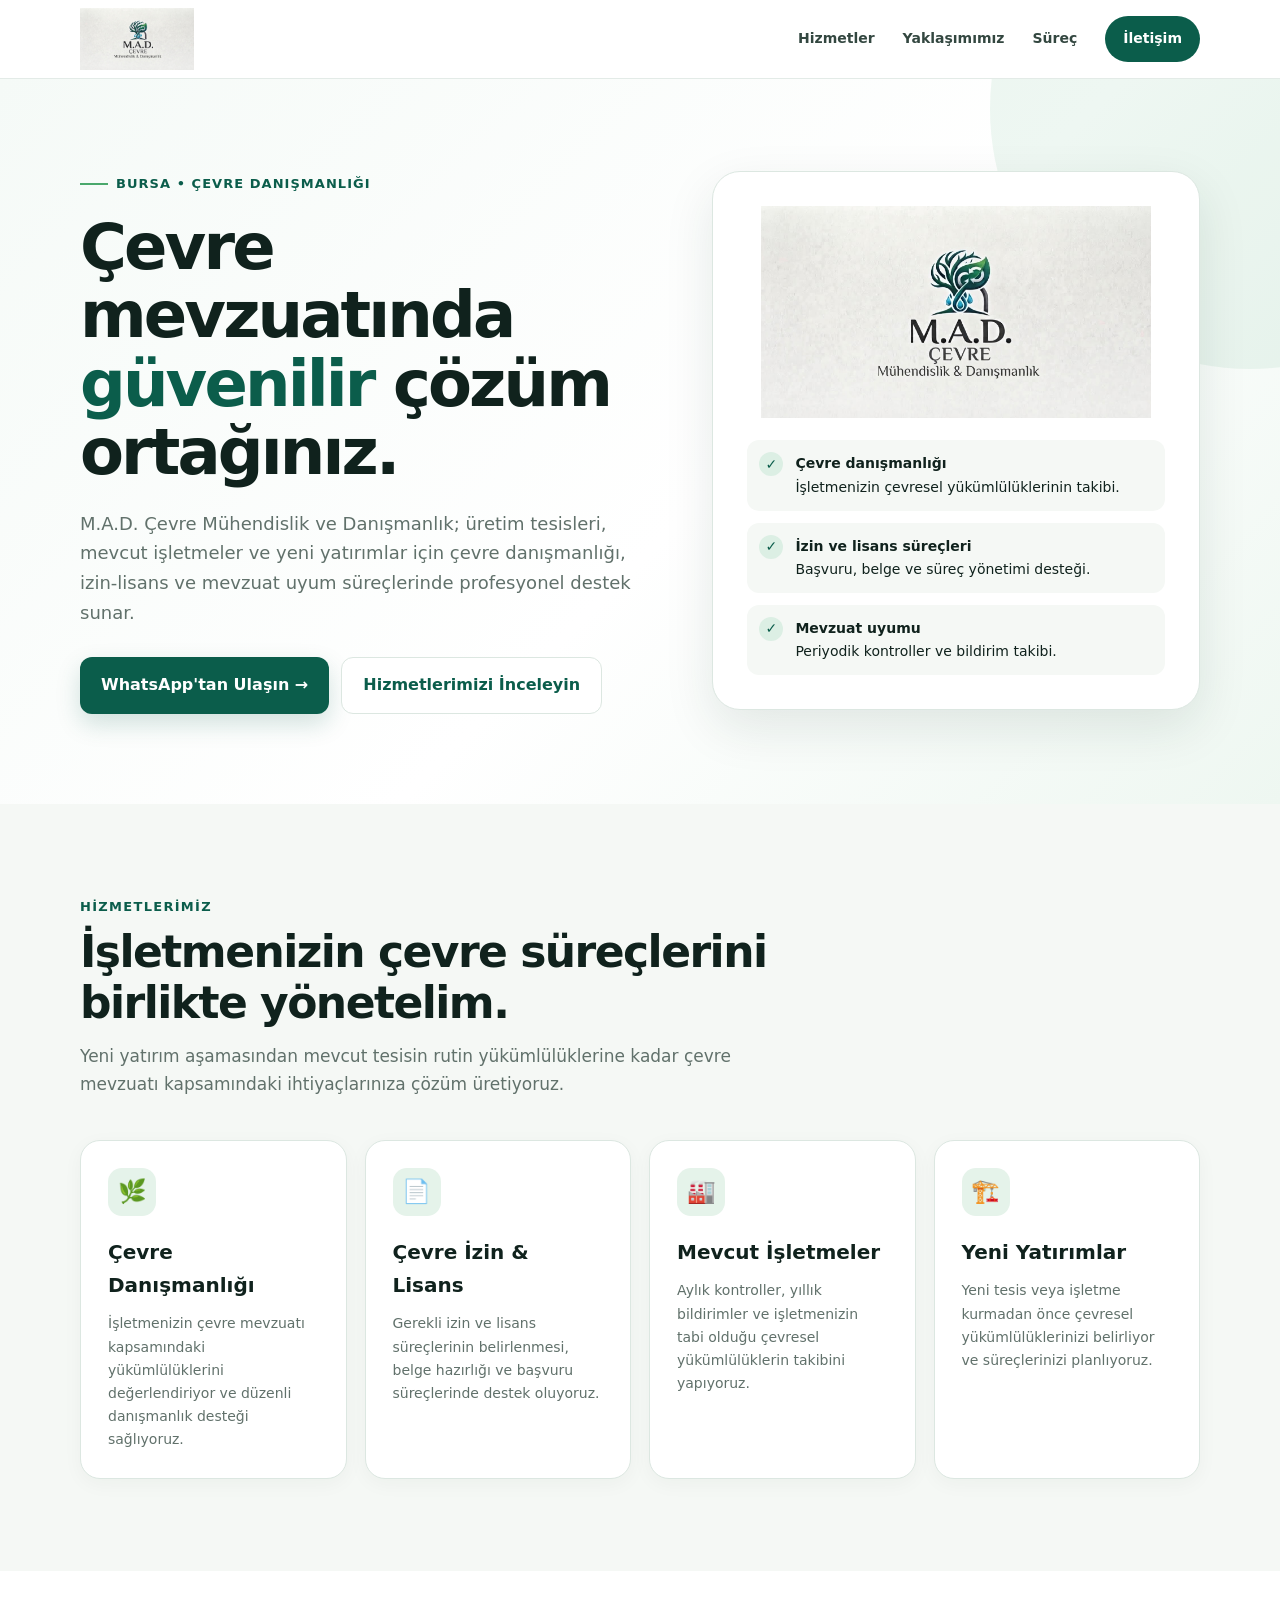
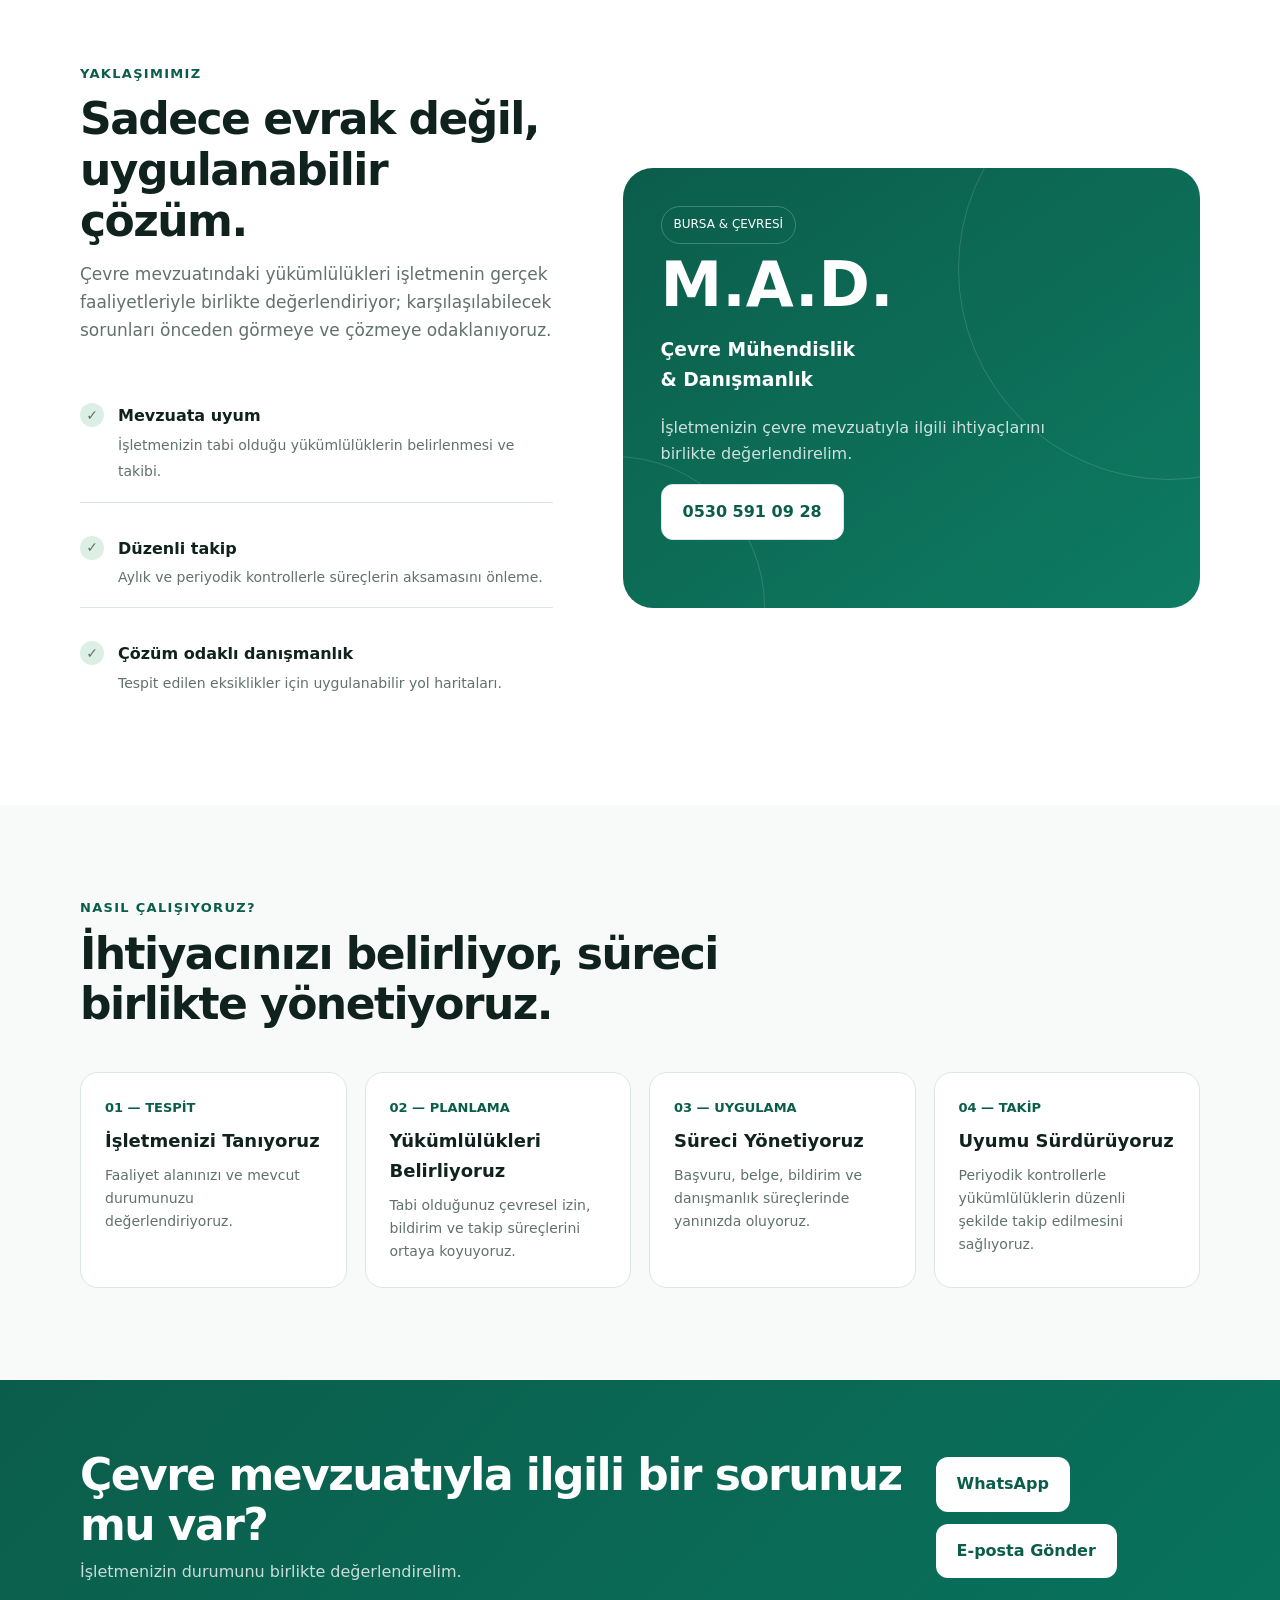
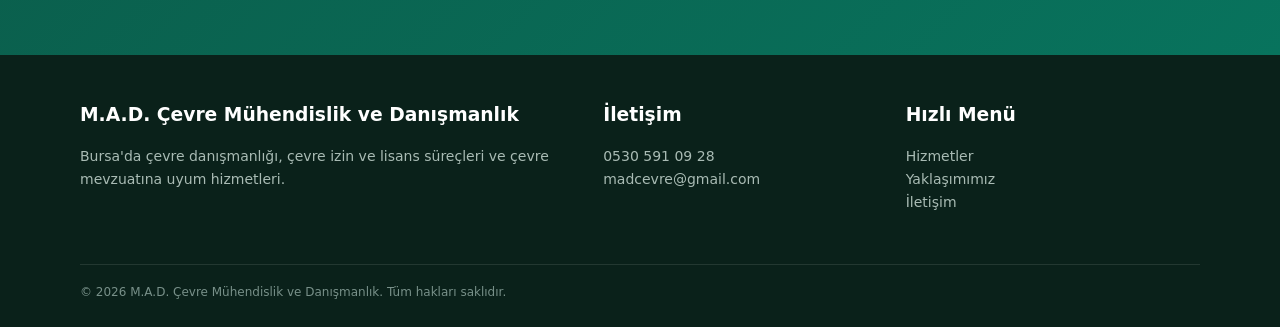
==== index.html @ bdd51f1d "Add files via upload" ====
<!doctype html>
<html lang="tr">
<head>
  <meta charset="utf-8">
  <meta name="viewport" content="width=device-width, initial-scale=1">
  <meta name="description" content="M.A.D. Çevre Mühendislik ve Danışmanlık — Bursa'da çevre danışmanlığı, çevre izin ve lisans işlemleri, mevzuat ve bildirim takibi.">
  <meta name="theme-color" content="#0b5d4b">
  <title>M.A.D. Çevre Mühendislik ve Danışmanlık | Bursa</title>
  <style>
    :root{
      --green:#0b5d4b; --green2:#087f67; --leaf:#4aa86c;
      --ink:#10221d; --muted:#61716b; --cream:#f5f8f5; --line:#dce7e1;
      --white:#fff; --shadow:0 18px 50px rgba(15,48,38,.10);
    }
    *{box-sizing:border-box}
    html{scroll-behavior:smooth}
    body{margin:0;font-family:Inter,ui-sans-serif,system-ui,-apple-system,BlinkMacSystemFont,"Segoe UI",sans-serif;color:var(--ink);background:#fff;line-height:1.65}
    a{text-decoration:none;color:inherit}
    .container{width:min(1120px,92%);margin:auto}
    header{position:sticky;top:0;z-index:20;background:rgba(255,255,255,.93);backdrop-filter:blur(12px);border-bottom:1px solid rgba(220,231,225,.8)}
    .nav{height:78px;display:flex;align-items:center;justify-content:space-between;gap:28px}
    .brand img{height:62px;width:auto;display:block}
    nav{display:flex;gap:28px;align-items:center;font-size:14px;font-weight:700}
    nav a{color:#334740}
    nav a:hover{color:var(--green)}
    .nav-cta{padding:11px 18px;border-radius:999px;background:var(--green);color:#fff!important}
    .hero{position:relative;overflow:hidden;background:linear-gradient(135deg,#f5faf7 0%,#fff 56%,#eef7f1 100%);padding:88px 0 90px}
    .hero:before{content:"";position:absolute;width:520px;height:520px;border-radius:50%;right:-230px;top:-230px;background:rgba(74,168,108,.09)}
    .hero-grid{display:grid;grid-template-columns:1.08fr .92fr;align-items:center;gap:60px;position:relative}
    .eyebrow{display:inline-flex;align-items:center;gap:8px;color:var(--green);font-weight:800;font-size:13px;letter-spacing:.08em;text-transform:uppercase}
    .eyebrow:before{content:"";width:28px;height:2px;background:var(--leaf)}
    h1{font-size:clamp(40px,5vw,64px);line-height:1.07;letter-spacing:-.045em;margin:18px 0 22px}
    h1 span{color:var(--green)}
    .hero p{font-size:18px;color:var(--muted);max-width:650px;margin:0 0 30px}
    .actions{display:flex;flex-wrap:wrap;gap:12px}
    .btn{display:inline-flex;align-items:center;justify-content:center;gap:9px;padding:14px 21px;border-radius:12px;font-weight:800}
    .btn-primary{background:var(--green);color:#fff;box-shadow:0 10px 24px rgba(11,93,75,.18)}
    .btn-secondary{border:1px solid var(--line);background:#fff;color:var(--green)}
    .hero-card{background:#fff;border:1px solid var(--line);border-radius:28px;padding:34px;box-shadow:var(--shadow)}
    .hero-logo{width:100%;max-width:390px;display:block;margin:0 auto 18px}
    .mini-points{display:grid;gap:12px;margin-top:22px}
    .mini{display:flex;gap:12px;align-items:flex-start;padding:12px;border-radius:12px;background:var(--cream);font-size:14px}
    .check{width:24px;height:24px;border-radius:50%;display:grid;place-items:center;background:#dcefe4;color:var(--green);font-weight:900;flex:0 0 auto}
    section{padding:92px 0}
    .section-head{max-width:700px;margin-bottom:42px}
    .section-head .kicker{color:var(--green);font-size:13px;font-weight:900;text-transform:uppercase;letter-spacing:.1em}
    h2{font-size:clamp(30px,4vw,44px);line-height:1.15;letter-spacing:-.035em;margin:10px 0 14px}
    .section-head p{color:var(--muted);font-size:17px;margin:0}
    .services{background:var(--cream)}
    .cards{display:grid;grid-template-columns:repeat(4,1fr);gap:18px}
    .card{background:#fff;border:1px solid var(--line);border-radius:20px;padding:27px;transition:.2s ease;box-shadow:0 5px 20px rgba(15,48,38,.04)}
    .card:hover{transform:translateY(-4px);box-shadow:var(--shadow)}
    .icon{width:48px;height:48px;border-radius:14px;background:#e5f3ea;color:var(--green);display:grid;place-items:center;font-size:23px;margin-bottom:20px}
    .card h3{margin:0 0 10px;font-size:20px}
    .card p{margin:0;color:var(--muted);font-size:14px}
    .split{display:grid;grid-template-columns:.9fr 1.1fr;gap:70px;align-items:center}
    .checklist{display:grid;gap:16px}
    .list-item{display:flex;gap:14px;padding:17px 0;border-bottom:1px solid var(--line)}
    .list-item:last-child{border-bottom:0}
    .list-item strong{display:block;margin-bottom:2px}
    .list-item span{color:var(--muted);font-size:14px}
    .visual{border-radius:30px;min-height:440px;background:linear-gradient(145deg,#0b5d4b,#0e7b62);position:relative;overflow:hidden;padding:38px;color:#fff}
    .visual:before,.visual:after{content:"";position:absolute;border:1px solid rgba(255,255,255,.14);border-radius:50%}
    .visual:before{width:420px;height:420px;right:-180px;top:-110px}
    .visual:after{width:300px;height:300px;left:-160px;bottom:-150px}
    .visual-content{position:relative;z-index:1}
    .visual .big{font-size:62px;font-weight:900;line-height:1;margin:10px 0}
    .visual p{color:rgba(255,255,255,.8);max-width:420px}
    .pill{display:inline-block;padding:8px 12px;border:1px solid rgba(255,255,255,.22);border-radius:999px;font-size:12px}
    .process{background:#f7faf8}
    .steps{display:grid;grid-template-columns:repeat(4,1fr);gap:18px}
    .step{background:#fff;border:1px solid var(--line);border-radius:18px;padding:24px}
    .num{font-size:13px;color:var(--green);font-weight:900}
    .step h3{font-size:18px;margin:8px 0}
    .step p{font-size:14px;color:var(--muted);margin:0}
    .cta{padding:70px 0;background:linear-gradient(135deg,#0b5d4b,#08735d);color:#fff}
    .cta-inner{display:flex;justify-content:space-between;align-items:center;gap:30px}
    .cta h2{margin:0 0 8px}
    .cta p{margin:0;color:rgba(255,255,255,.78)}
    .cta .btn-secondary{background:#fff;border:0}
    footer{background:#0a211a;color:#d9e7e0;padding:45px 0 25px}
    .footer-grid{display:grid;grid-template-columns:1.3fr .7fr .8fr;gap:45px}
    footer h3{color:#fff;margin:0 0 12px}
    footer p,footer a{color:#a9bbb4;font-size:14px}
    .footer-bottom{margin-top:35px;padding-top:18px;border-top:1px solid rgba(255,255,255,.1);font-size:12px;color:#789089}
    .mobile-menu{display:none}
    @media(max-width:900px){
      nav{display:none}.mobile-menu{display:block}
      .hero-grid,.split{grid-template-columns:1fr}
      .cards{grid-template-columns:repeat(2,1fr)}
      .steps{grid-template-columns:repeat(2,1fr)}
      .hero{padding:65px 0}
    }
    @media(max-width:600px){
      .nav{height:70px}.brand img{height:54px}
      .cards,.steps{grid-template-columns:1fr}
      section{padding:65px 0}
      .hero-card{padding:22px}
      .cta-inner,.footer-grid{display:grid;grid-template-columns:1fr}
      h1{font-size:42px}
    }
  </style>
</head>
<body>
<header>
  <div class="container nav">
    <a class="brand" href="#"><img src="assets/logo.png" alt="M.A.D. Çevre Mühendislik ve Danışmanlık"></a>
    <nav>
      <a href="#hizmetler">Hizmetler</a>
      <a href="#yaklasim">Yaklaşımımız</a>
      <a href="#surec">Süreç</a>
      <a href="#iletisim" class="nav-cta">İletişim</a>
    </nav>
    <a class="mobile-menu nav-cta" href="#iletisim">İletişim</a>
  </div>
</header>

<main>
  <section class="hero">
    <div class="container hero-grid">
      <div>
        <div class="eyebrow">Bursa • Çevre Danışmanlığı</div>
        <h1>Çevre mevzuatında <span>güvenilir</span> çözüm ortağınız.</h1>
        <p>M.A.D. Çevre Mühendislik ve Danışmanlık; üretim tesisleri, mevcut işletmeler ve yeni yatırımlar için çevre danışmanlığı, izin-lisans ve mevzuat uyum süreçlerinde profesyonel destek sunar.</p>
        <div class="actions">
          <a class="btn btn-primary" href="https://wa.me/905305910928" target="_blank" rel="noopener">WhatsApp'tan Ulaşın →</a>
          <a class="btn btn-secondary" href="#hizmetler">Hizmetlerimizi İnceleyin</a>
        </div>
      </div>
      <div class="hero-card">
        <img class="hero-logo" src="assets/logo.png" alt="M.A.D. Çevre logosu">
        <div class="mini-points">
          <div class="mini"><span class="check">✓</span><div><strong>Çevre danışmanlığı</strong><br>İşletmenizin çevresel yükümlülüklerinin takibi.</div></div>
          <div class="mini"><span class="check">✓</span><div><strong>İzin ve lisans süreçleri</strong><br>Başvuru, belge ve süreç yönetimi desteği.</div></div>
          <div class="mini"><span class="check">✓</span><div><strong>Mevzuat uyumu</strong><br>Periyodik kontroller ve bildirim takibi.</div></div>
        </div>
      </div>
    </div>
  </section>

  <section id="hizmetler" class="services">
    <div class="container">
      <div class="section-head">
        <div class="kicker">Hizmetlerimiz</div>
        <h2>İşletmenizin çevre süreçlerini birlikte yönetelim.</h2>
        <p>Yeni yatırım aşamasından mevcut tesisin rutin yükümlülüklerine kadar çevre mevzuatı kapsamındaki ihtiyaçlarınıza çözüm üretiyoruz.</p>
      </div>
      <div class="cards">
        <article class="card"><div class="icon">🌿</div><h3>Çevre Danışmanlığı</h3><p>İşletmenizin çevre mevzuatı kapsamındaki yükümlülüklerini değerlendiriyor ve düzenli danışmanlık desteği sağlıyoruz.</p></article>
        <article class="card"><div class="icon">📄</div><h3>Çevre İzin & Lisans</h3><p>Gerekli izin ve lisans süreçlerinin belirlenmesi, belge hazırlığı ve başvuru süreçlerinde destek oluyoruz.</p></article>
        <article class="card"><div class="icon">🏭</div><h3>Mevcut İşletmeler</h3><p>Aylık kontroller, yıllık bildirimler ve işletmenizin tabi olduğu çevresel yükümlülüklerin takibini yapıyoruz.</p></article>
        <article class="card"><div class="icon">🏗️</div><h3>Yeni Yatırımlar</h3><p>Yeni tesis veya işletme kurmadan önce çevresel yükümlülüklerinizi belirliyor ve süreçlerinizi planlıyoruz.</p></article>
      </div>
    </div>
  </section>

  <section id="yaklasim">
    <div class="container split">
      <div>
        <div class="section-head">
          <div class="kicker">Yaklaşımımız</div>
          <h2>Sadece evrak değil, uygulanabilir çözüm.</h2>
          <p>Çevre mevzuatındaki yükümlülükleri işletmenin gerçek faaliyetleriyle birlikte değerlendiriyor; karşılaşılabilecek sorunları önceden görmeye ve çözmeye odaklanıyoruz.</p>
        </div>
        <div class="checklist">
          <div class="list-item"><span class="check">✓</span><div><strong>Mevzuata uyum</strong><span>İşletmenizin tabi olduğu yükümlülüklerin belirlenmesi ve takibi.</span></div></div>
          <div class="list-item"><span class="check">✓</span><div><strong>Düzenli takip</strong><span>Aylık ve periyodik kontrollerle süreçlerin aksamasını önleme.</span></div></div>
          <div class="list-item"><span class="check">✓</span><div><strong>Çözüm odaklı danışmanlık</strong><span>Tespit edilen eksiklikler için uygulanabilir yol haritaları.</span></div></div>
        </div>
      </div>
      <div class="visual">
        <div class="visual-content">
          <span class="pill">BURSA & ÇEVRESİ</span>
          <div class="big">M.A.D.</div>
          <h3>Çevre Mühendislik<br>& Danışmanlık</h3>
          <p>İşletmenizin çevre mevzuatıyla ilgili ihtiyaçlarını birlikte değerlendirelim.</p>
          <a class="btn btn-secondary" href="tel:+905305910928">0530 591 09 28</a>
        </div>
      </div>
    </div>
  </section>

  <section id="surec" class="process">
    <div class="container">
      <div class="section-head">
        <div class="kicker">Nasıl Çalışıyoruz?</div>
        <h2>İhtiyacınızı belirliyor, süreci birlikte yönetiyoruz.</h2>
      </div>
      <div class="steps">
        <div class="step"><div class="num">01 — TESPİT</div><h3>İşletmenizi Tanıyoruz</h3><p>Faaliyet alanınızı ve mevcut durumunuzu değerlendiriyoruz.</p></div>
        <div class="step"><div class="num">02 — PLANLAMA</div><h3>Yükümlülükleri Belirliyoruz</h3><p>Tabi olduğunuz çevresel izin, bildirim ve takip süreçlerini ortaya koyuyoruz.</p></div>
        <div class="step"><div class="num">03 — UYGULAMA</div><h3>Süreci Yönetiyoruz</h3><p>Başvuru, belge, bildirim ve danışmanlık süreçlerinde yanınızda oluyoruz.</p></div>
        <div class="step"><div class="num">04 — TAKİP</div><h3>Uyumu Sürdürüyoruz</h3><p>Periyodik kontrollerle yükümlülüklerin düzenli şekilde takip edilmesini sağlıyoruz.</p></div>
      </div>
    </div>
  </section>

  <section id="iletisim" class="cta">
    <div class="container cta-inner">
      <div>
        <h2>Çevre mevzuatıyla ilgili bir sorunuz mu var?</h2>
        <p>İşletmenizin durumunu birlikte değerlendirelim.</p>
      </div>
      <div class="actions">
        <a class="btn btn-secondary" href="https://wa.me/905305910928" target="_blank" rel="noopener">WhatsApp</a>
        <a class="btn btn-secondary" href="mailto:madcevre@gmail.com">E-posta Gönder</a>
      </div>
    </div>
  </section>
</main>

<footer>
  <div class="container footer-grid">
    <div><h3>M.A.D. Çevre Mühendislik ve Danışmanlık</h3><p>Bursa'da çevre danışmanlığı, çevre izin ve lisans süreçleri ve çevre mevzuatına uyum hizmetleri.</p></div>
    <div><h3>İletişim</h3><p><a href="tel:+905305910928">0530 591 09 28</a><br><a href="mailto:madcevre@gmail.com">madcevre@gmail.com</a></p></div>
    <div><h3>Hızlı Menü</h3><p><a href="#hizmetler">Hizmetler</a><br><a href="#yaklasim">Yaklaşımımız</a><br><a href="#iletisim">İletişim</a></p></div>
  </div>
  <div class="container footer-bottom">© 2026 M.A.D. Çevre Mühendislik ve Danışmanlık. Tüm hakları saklıdır.</div>
</footer>
</body>
</html>
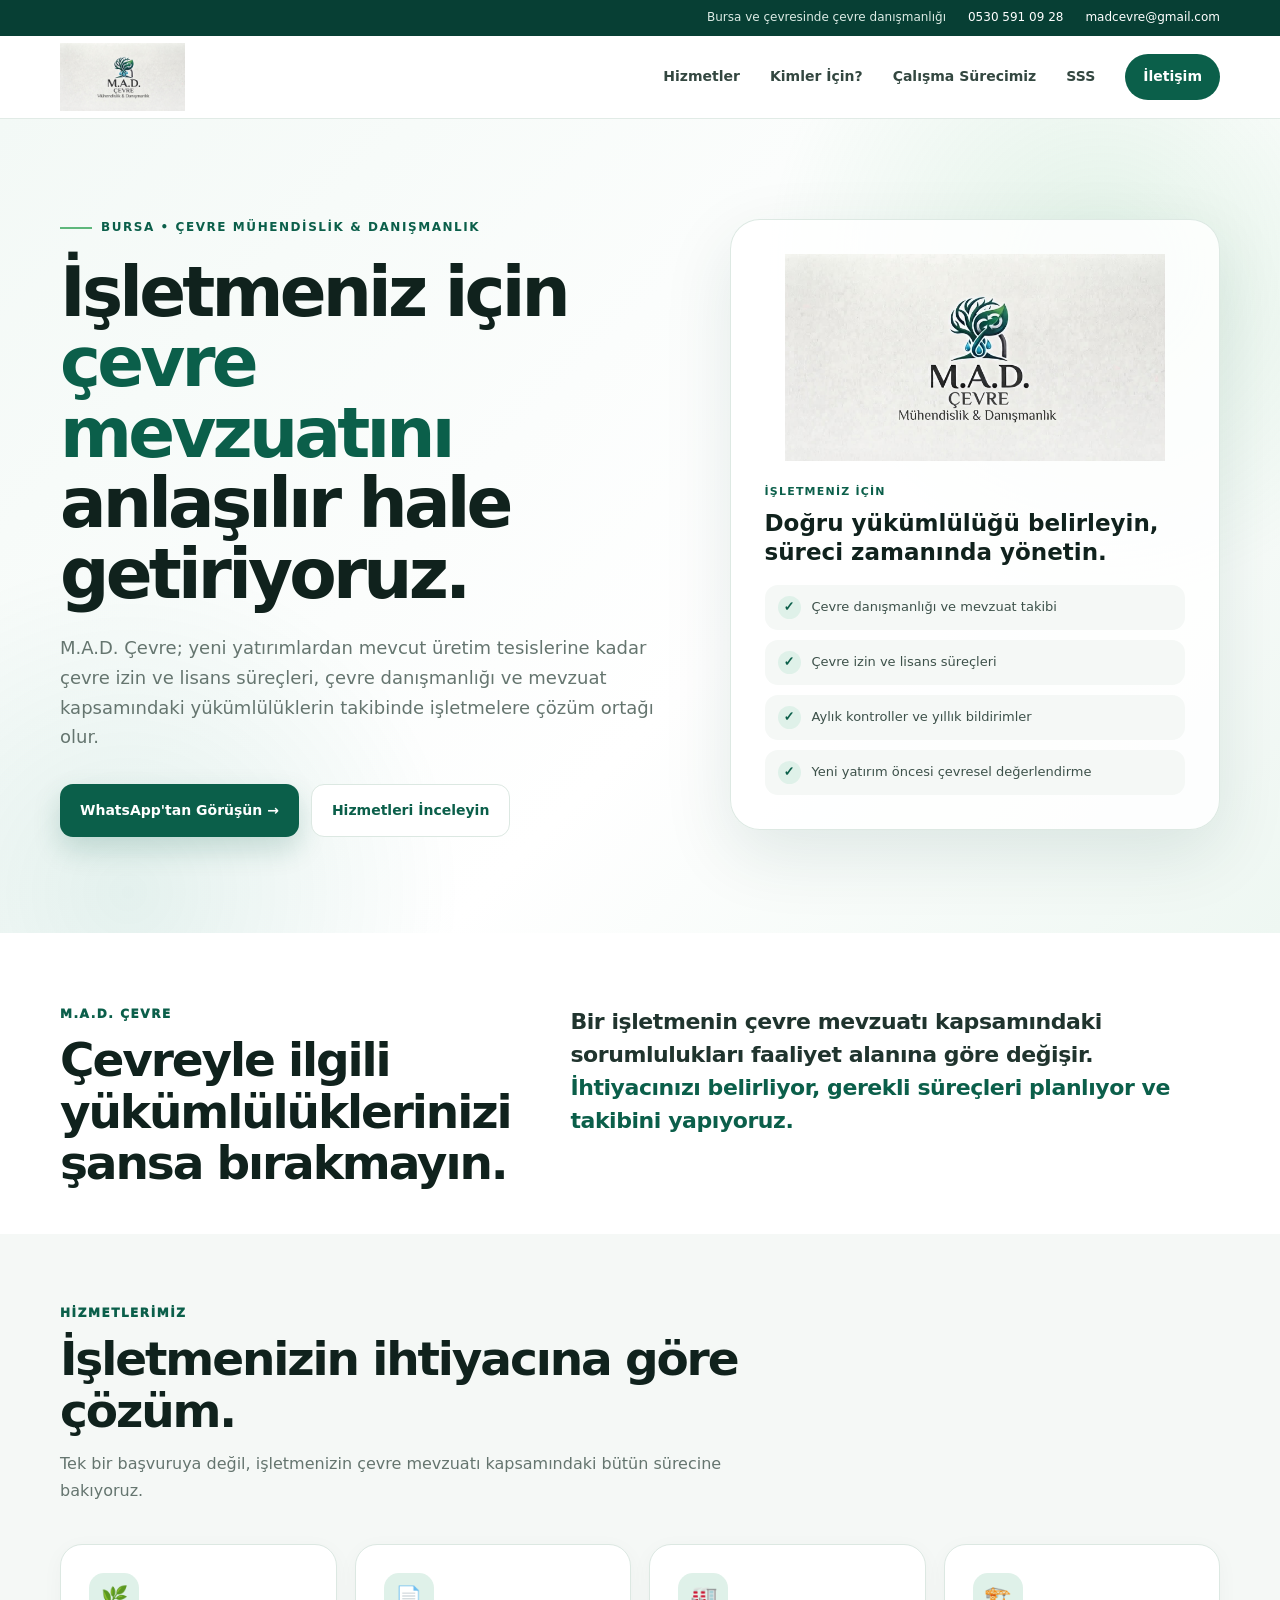
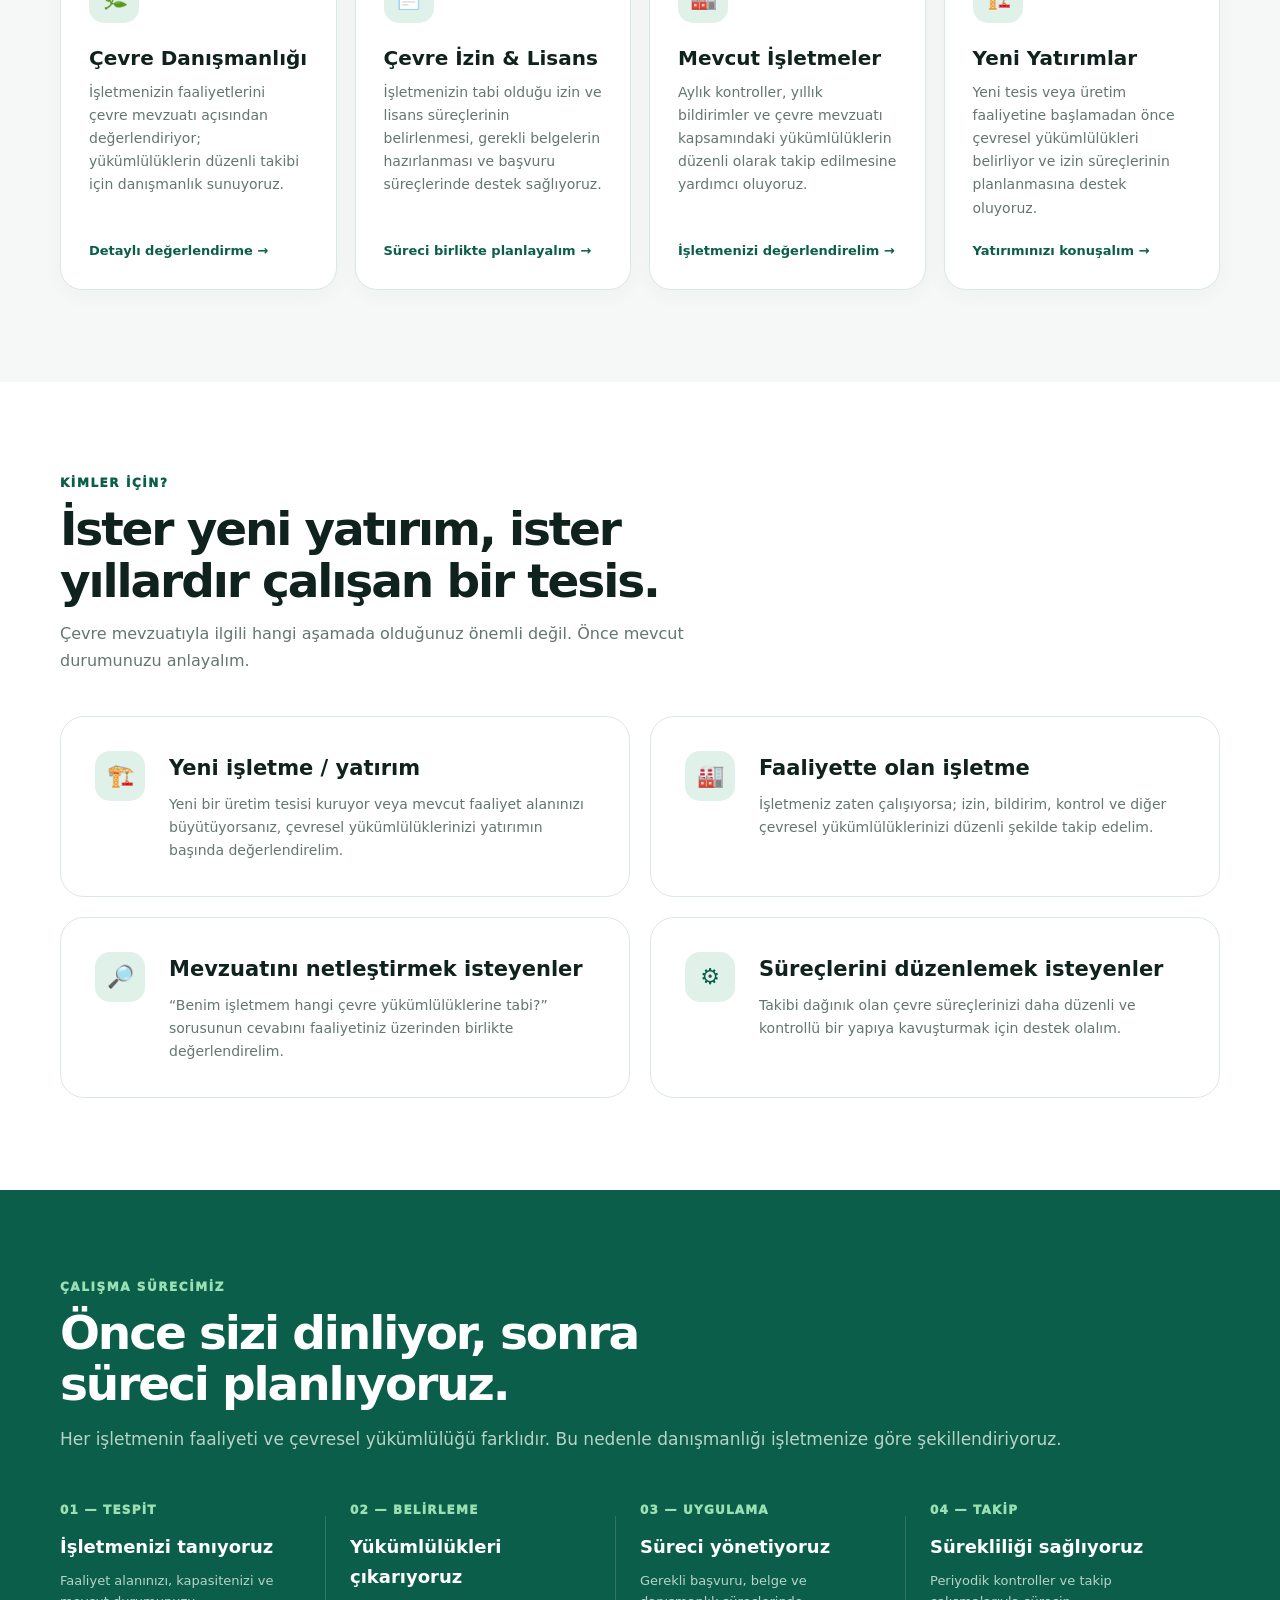
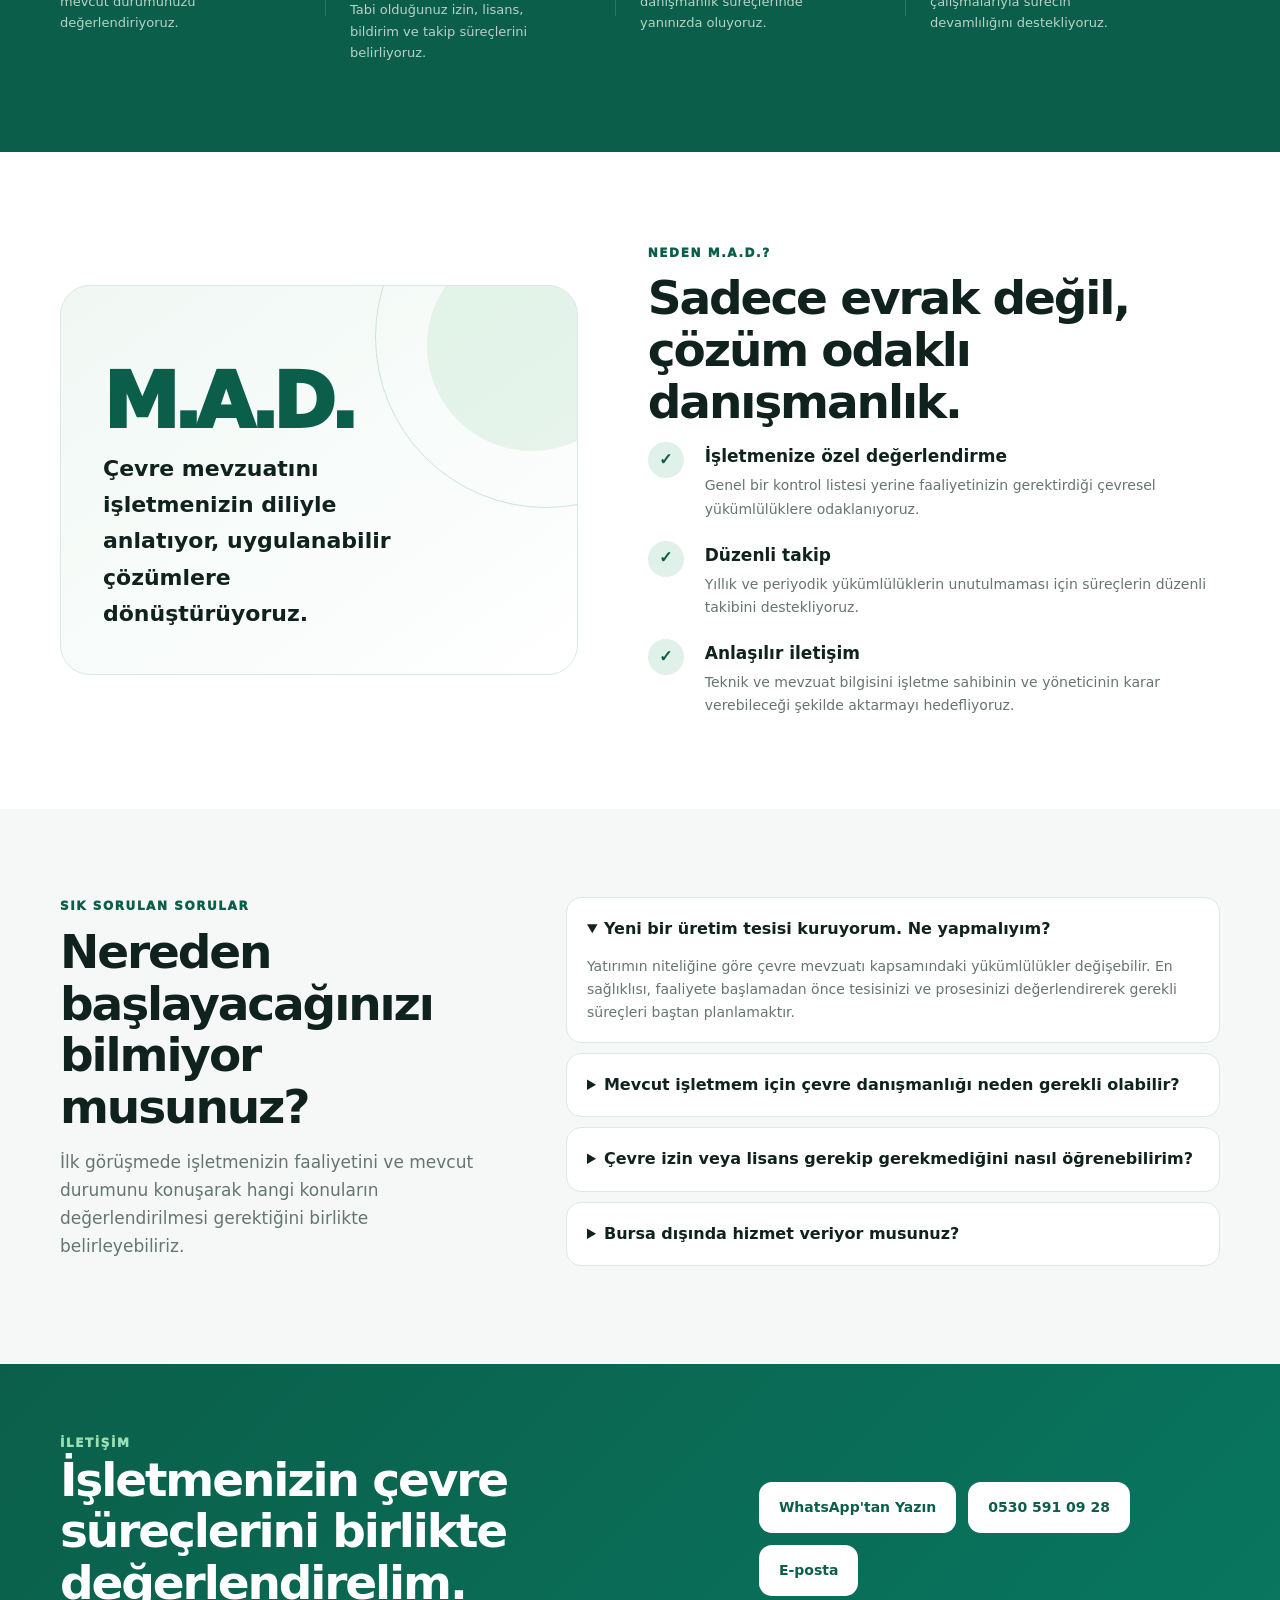
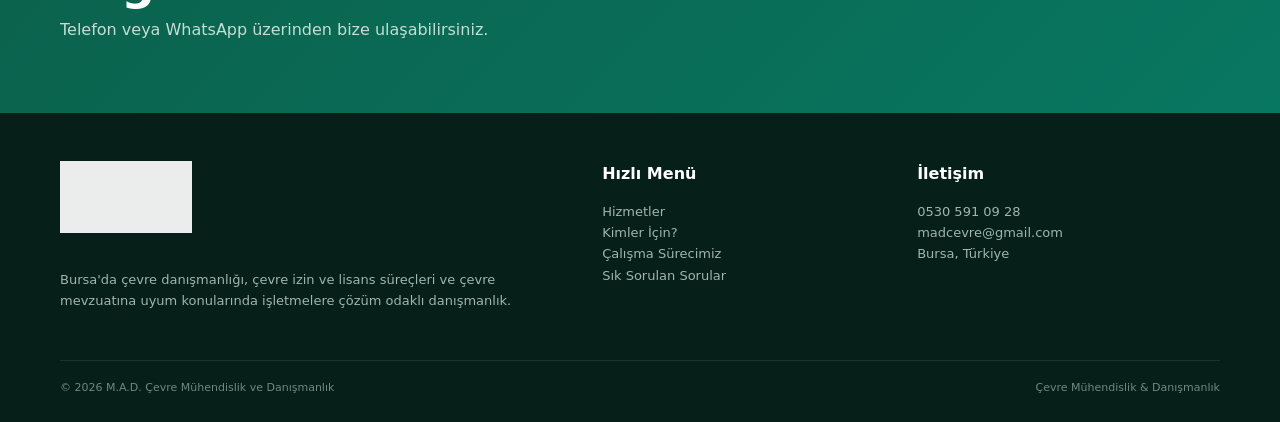
==== commit 55ed8491: "Add files via upload" ====
--- a/index.html
+++ b/index.html
@@ -1,221 +1,41 @@
 <!doctype html>
 <html lang="tr">
 <head>
-  <meta charset="utf-8">
-  <meta name="viewport" content="width=device-width, initial-scale=1">
-  <meta name="description" content="M.A.D. Çevre Mühendislik ve Danışmanlık — Bursa'da çevre danışmanlığı, çevre izin ve lisans işlemleri, mevzuat ve bildirim takibi.">
-  <meta name="theme-color" content="#0b5d4b">
-  <title>M.A.D. Çevre Mühendislik ve Danışmanlık | Bursa</title>
-  <style>
-    :root{
-      --green:#0b5d4b; --green2:#087f67; --leaf:#4aa86c;
-      --ink:#10221d; --muted:#61716b; --cream:#f5f8f5; --line:#dce7e1;
-      --white:#fff; --shadow:0 18px 50px rgba(15,48,38,.10);
-    }
-    *{box-sizing:border-box}
-    html{scroll-behavior:smooth}
-    body{margin:0;font-family:Inter,ui-sans-serif,system-ui,-apple-system,BlinkMacSystemFont,"Segoe UI",sans-serif;color:var(--ink);background:#fff;line-height:1.65}
-    a{text-decoration:none;color:inherit}
-    .container{width:min(1120px,92%);margin:auto}
-    header{position:sticky;top:0;z-index:20;background:rgba(255,255,255,.93);backdrop-filter:blur(12px);border-bottom:1px solid rgba(220,231,225,.8)}
-    .nav{height:78px;display:flex;align-items:center;justify-content:space-between;gap:28px}
-    .brand img{height:62px;width:auto;display:block}
-    nav{display:flex;gap:28px;align-items:center;font-size:14px;font-weight:700}
-    nav a{color:#334740}
-    nav a:hover{color:var(--green)}
-    .nav-cta{padding:11px 18px;border-radius:999px;background:var(--green);color:#fff!important}
-    .hero{position:relative;overflow:hidden;background:linear-gradient(135deg,#f5faf7 0%,#fff 56%,#eef7f1 100%);padding:88px 0 90px}
-    .hero:before{content:"";position:absolute;width:520px;height:520px;border-radius:50%;right:-230px;top:-230px;background:rgba(74,168,108,.09)}
-    .hero-grid{display:grid;grid-template-columns:1.08fr .92fr;align-items:center;gap:60px;position:relative}
-    .eyebrow{display:inline-flex;align-items:center;gap:8px;color:var(--green);font-weight:800;font-size:13px;letter-spacing:.08em;text-transform:uppercase}
-    .eyebrow:before{content:"";width:28px;height:2px;background:var(--leaf)}
-    h1{font-size:clamp(40px,5vw,64px);line-height:1.07;letter-spacing:-.045em;margin:18px 0 22px}
-    h1 span{color:var(--green)}
-    .hero p{font-size:18px;color:var(--muted);max-width:650px;margin:0 0 30px}
-    .actions{display:flex;flex-wrap:wrap;gap:12px}
-    .btn{display:inline-flex;align-items:center;justify-content:center;gap:9px;padding:14px 21px;border-radius:12px;font-weight:800}
-    .btn-primary{background:var(--green);color:#fff;box-shadow:0 10px 24px rgba(11,93,75,.18)}
-    .btn-secondary{border:1px solid var(--line);background:#fff;color:var(--green)}
-    .hero-card{background:#fff;border:1px solid var(--line);border-radius:28px;padding:34px;box-shadow:var(--shadow)}
-    .hero-logo{width:100%;max-width:390px;display:block;margin:0 auto 18px}
-    .mini-points{display:grid;gap:12px;margin-top:22px}
-    .mini{display:flex;gap:12px;align-items:flex-start;padding:12px;border-radius:12px;background:var(--cream);font-size:14px}
-    .check{width:24px;height:24px;border-radius:50%;display:grid;place-items:center;background:#dcefe4;color:var(--green);font-weight:900;flex:0 0 auto}
-    section{padding:92px 0}
-    .section-head{max-width:700px;margin-bottom:42px}
-    .section-head .kicker{color:var(--green);font-size:13px;font-weight:900;text-transform:uppercase;letter-spacing:.1em}
-    h2{font-size:clamp(30px,4vw,44px);line-height:1.15;letter-spacing:-.035em;margin:10px 0 14px}
-    .section-head p{color:var(--muted);font-size:17px;margin:0}
-    .services{background:var(--cream)}
-    .cards{display:grid;grid-template-columns:repeat(4,1fr);gap:18px}
-    .card{background:#fff;border:1px solid var(--line);border-radius:20px;padding:27px;transition:.2s ease;box-shadow:0 5px 20px rgba(15,48,38,.04)}
-    .card:hover{transform:translateY(-4px);box-shadow:var(--shadow)}
-    .icon{width:48px;height:48px;border-radius:14px;background:#e5f3ea;color:var(--green);display:grid;place-items:center;font-size:23px;margin-bottom:20px}
-    .card h3{margin:0 0 10px;font-size:20px}
-    .card p{margin:0;color:var(--muted);font-size:14px}
-    .split{display:grid;grid-template-columns:.9fr 1.1fr;gap:70px;align-items:center}
-    .checklist{display:grid;gap:16px}
-    .list-item{display:flex;gap:14px;padding:17px 0;border-bottom:1px solid var(--line)}
-    .list-item:last-child{border-bottom:0}
-    .list-item strong{display:block;margin-bottom:2px}
-    .list-item span{color:var(--muted);font-size:14px}
-    .visual{border-radius:30px;min-height:440px;background:linear-gradient(145deg,#0b5d4b,#0e7b62);position:relative;overflow:hidden;padding:38px;color:#fff}
-    .visual:before,.visual:after{content:"";position:absolute;border:1px solid rgba(255,255,255,.14);border-radius:50%}
-    .visual:before{width:420px;height:420px;right:-180px;top:-110px}
-    .visual:after{width:300px;height:300px;left:-160px;bottom:-150px}
-    .visual-content{position:relative;z-index:1}
-    .visual .big{font-size:62px;font-weight:900;line-height:1;margin:10px 0}
-    .visual p{color:rgba(255,255,255,.8);max-width:420px}
-    .pill{display:inline-block;padding:8px 12px;border:1px solid rgba(255,255,255,.22);border-radius:999px;font-size:12px}
-    .process{background:#f7faf8}
-    .steps{display:grid;grid-template-columns:repeat(4,1fr);gap:18px}
-    .step{background:#fff;border:1px solid var(--line);border-radius:18px;padding:24px}
-    .num{font-size:13px;color:var(--green);font-weight:900}
-    .step h3{font-size:18px;margin:8px 0}
-    .step p{font-size:14px;color:var(--muted);margin:0}
-    .cta{padding:70px 0;background:linear-gradient(135deg,#0b5d4b,#08735d);color:#fff}
-    .cta-inner{display:flex;justify-content:space-between;align-items:center;gap:30px}
-    .cta h2{margin:0 0 8px}
-    .cta p{margin:0;color:rgba(255,255,255,.78)}
-    .cta .btn-secondary{background:#fff;border:0}
-    footer{background:#0a211a;color:#d9e7e0;padding:45px 0 25px}
-    .footer-grid{display:grid;grid-template-columns:1.3fr .7fr .8fr;gap:45px}
-    footer h3{color:#fff;margin:0 0 12px}
-    footer p,footer a{color:#a9bbb4;font-size:14px}
-    .footer-bottom{margin-top:35px;padding-top:18px;border-top:1px solid rgba(255,255,255,.1);font-size:12px;color:#789089}
-    .mobile-menu{display:none}
-    @media(max-width:900px){
-      nav{display:none}.mobile-menu{display:block}
-      .hero-grid,.split{grid-template-columns:1fr}
-      .cards{grid-template-columns:repeat(2,1fr)}
-      .steps{grid-template-columns:repeat(2,1fr)}
-      .hero{padding:65px 0}
-    }
-    @media(max-width:600px){
-      .nav{height:70px}.brand img{height:54px}
-      .cards,.steps{grid-template-columns:1fr}
-      section{padding:65px 0}
-      .hero-card{padding:22px}
-      .cta-inner,.footer-grid{display:grid;grid-template-columns:1fr}
-      h1{font-size:42px}
-    }
-  </style>
+<meta charset="utf-8"><meta name="viewport" content="width=device-width,initial-scale=1">
+<meta name="description" content="M.A.D. Çevre Mühendislik ve Danışmanlık — Bursa'da çevre danışmanlığı, çevre izin ve lisans süreçleri, mevzuat uyumu ve işletme yükümlülüklerinin takibi.">
+<meta name="keywords" content="Bursa çevre danışmanlık, çevre izin lisans Bursa, çevre mühendisliği, çevre danışmanlığı, çevre mevzuatı, çevre izinleri">
+<meta name="theme-color" content="#0b5f4a"><title>M.A.D. Çevre Mühendislik ve Danışmanlık | Bursa</title>
+<style>
+:root{--g:#0b5f4a;--gd:#073f34;--t:#11836b;--m:#dff1e9;--l:#5eb77b;--ink:#10221d;--muted:#65756f;--soft:#f5f8f6;--line:#dce8e2;--white:#fff;--shadow:0 24px 70px rgba(7,63,52,.11)}*{box-sizing:border-box}html{scroll-behavior:smooth}body{margin:0;font-family:Inter,ui-sans-serif,system-ui,-apple-system,BlinkMacSystemFont,"Segoe UI",sans-serif;color:var(--ink);background:#fff;line-height:1.65}a{text-decoration:none;color:inherit}.container{width:min(1160px,92%);margin:auto}.topbar{background:var(--gd);color:#dcebe5;font-size:12px}.topbar-inner{min-height:36px;display:flex;justify-content:flex-end;align-items:center;gap:22px}.topbar a{color:#fff}header{position:sticky;top:0;z-index:50;background:rgba(255,255,255,.94);backdrop-filter:blur(18px);border-bottom:1px solid rgba(220,232,226,.85)}.nav{height:82px;display:flex;align-items:center;justify-content:space-between;gap:30px}.brand img{height:68px;width:auto;display:block;mix-blend-mode:multiply}nav{display:flex;align-items:center;gap:30px;font-size:14px;font-weight:750}nav a{color:#334740}nav a:hover{color:var(--g)}.nav-cta,.mobile-cta{padding:11px 18px;border-radius:999px;background:var(--g);color:#fff!important}.mobile-cta{display:none}.hero{position:relative;overflow:hidden;background:radial-gradient(circle at 86% 18%,rgba(94,183,123,.18),transparent 26%),radial-gradient(circle at 10% 95%,rgba(17,131,107,.10),transparent 24%),linear-gradient(135deg,#f3f9f6 0%,#fff 60%,#eef7f2 100%);padding:92px 0 96px}.hero-grid{display:grid;grid-template-columns:1.1fr .9fr;gap:70px;align-items:center}.eyebrow{display:inline-flex;align-items:center;gap:9px;color:var(--g);font-size:12px;font-weight:900;letter-spacing:.13em;text-transform:uppercase}.eyebrow:before{content:"";width:32px;height:2px;background:var(--l)}h1{font-size:clamp(43px,5.4vw,70px);line-height:1.02;letter-spacing:-.055em;margin:19px 0 24px;max-width:760px}h1 em{font-style:normal;color:var(--g)}.hero-copy{font-size:18px;color:var(--muted);max-width:680px;margin:0 0 32px}.actions{display:flex;flex-wrap:wrap;gap:12px}.btn{display:inline-flex;align-items:center;justify-content:center;gap:9px;padding:14px 20px;border-radius:13px;font-size:14px;font-weight:850;transition:.18s ease}.btn:hover{transform:translateY(-2px)}.btn-primary{background:var(--g);color:#fff;box-shadow:0 12px 28px rgba(11,95,74,.19)}.btn-light{background:#fff;border:1px solid var(--line);color:var(--g)}.hero-panel{background:rgba(255,255,255,.83);border:1px solid rgba(220,232,226,.95);border-radius:30px;padding:34px;box-shadow:var(--shadow)}.hero-logo{width:100%;max-width:380px;display:block;margin:0 auto 22px}.panel-label{font-size:11px;font-weight:900;letter-spacing:.11em;text-transform:uppercase;color:var(--g)}.panel-title{font-size:23px;font-weight:850;line-height:1.25;margin:8px 0 18px}.trust-list{display:grid;gap:10px}.trust{display:flex;align-items:center;gap:11px;padding:11px 13px;background:var(--soft);border-radius:13px;font-size:13px;color:#3d514a}.tick{width:23px;height:23px;border-radius:50%;background:var(--m);color:var(--g);display:grid;place-items:center;font-weight:950;flex:0 0 auto}.intro{padding:72px 0 30px}.intro-grid{display:grid;grid-template-columns:.8fr 1.2fr;gap:60px;align-items:start}.section-kicker{color:var(--g);font-size:12px;font-weight:950;letter-spacing:.13em;text-transform:uppercase}h2{font-size:clamp(31px,4vw,47px);line-height:1.1;letter-spacing:-.045em;margin:9px 0 15px}.lead{font-size:17px;color:var(--muted);margin:0}.statement{font-size:22px;line-height:1.5;font-weight:720;letter-spacing:-.02em;margin:0;color:#20342e}.statement strong{color:var(--g)}section{scroll-margin-top:95px}.services{padding:70px 0 92px;background:var(--soft)}.section-head{max-width:720px;margin-bottom:40px}.section-head p{color:var(--muted);font-size:16px;margin:0}.cards{display:grid;grid-template-columns:repeat(4,1fr);gap:18px}.card{background:#fff;border:1px solid var(--line);border-radius:22px;padding:28px;min-height:285px;display:flex;flex-direction:column;box-shadow:0 5px 22px rgba(7,63,52,.035);transition:.2s ease}.card:hover{transform:translateY(-5px);box-shadow:var(--shadow)}.icon{width:50px;height:50px;border-radius:15px;background:var(--m);color:var(--g);display:grid;place-items:center;font-size:22px;margin-bottom:23px}.card h3{font-size:20px;line-height:1.25;margin:0 0 10px}.card p{font-size:14px;color:var(--muted);margin:0}.card-link{margin-top:auto;padding-top:20px;color:var(--g);font-size:13px;font-weight:850}.audience{padding:92px 0}.audience-grid{display:grid;grid-template-columns:repeat(2,1fr);gap:20px;margin-top:42px}.audience-card{border:1px solid var(--line);border-radius:24px;padding:34px;display:grid;grid-template-columns:54px 1fr;gap:20px;background:#fff}.audience-card .icon{margin:0}.audience-card h3{margin:0 0 7px;font-size:21px}.audience-card p{margin:0;color:var(--muted);font-size:14px}.process{padding:88px 0;background:var(--g);color:#fff}.process .section-kicker{color:#9be0b2}.process h2{max-width:650px}.process .lead{color:#b8d2c9}.steps{display:grid;grid-template-columns:repeat(4,1fr);gap:0;margin-top:48px}.step{position:relative;padding:0 24px 0 0;margin-right:24px}.step:not(:last-child):after{content:"";position:absolute;right:0;top:15px;width:1px;height:100px;background:rgba(255,255,255,.15)}.step-num{font-size:12px;font-weight:950;letter-spacing:.1em;color:#9be0b2}.step h3{font-size:18px;margin:11px 0 8px}.step p{font-size:13px;color:#b8d2c9;margin:0;max-width:220px}.why{padding:92px 0}.why-grid{display:grid;grid-template-columns:.95fr 1.05fr;gap:70px;align-items:center}.why-box{background:linear-gradient(145deg,#f0f8f4,#fff);border:1px solid var(--line);border-radius:30px;padding:42px;min-height:390px;display:flex;flex-direction:column;justify-content:flex-end;position:relative;overflow:hidden}.why-box:before{content:"";position:absolute;width:340px;height:340px;border-radius:50%;border:1px solid #cce4d8;right:-140px;top:-120px}.why-box:after{content:"";position:absolute;width:210px;height:210px;border-radius:50%;background:rgba(94,183,123,.13);right:-60px;top:-45px}.why-mark{position:relative;z-index:1;font-size:76px;line-height:.9;font-weight:950;letter-spacing:-.08em;color:var(--g)}.why-box strong{position:relative;z-index:1;font-size:22px;max-width:330px;margin-top:14px}.benefits{display:grid;gap:20px}.benefit{display:grid;grid-template-columns:42px 1fr;gap:15px;align-items:start}.benefit .tick{width:36px;height:36px}.benefit h3{font-size:17px;margin:0 0 4px}.benefit p{font-size:14px;color:var(--muted);margin:0}.faq{padding:88px 0;background:var(--soft)}.faq-grid{display:grid;grid-template-columns:.8fr 1.2fr;gap:70px}details{background:#fff;border:1px solid var(--line);border-radius:15px;padding:18px 20px;margin-bottom:10px}summary{cursor:pointer;font-weight:800}details p{color:var(--muted);font-size:14px;margin:12px 0 0}.cta{padding:70px 0;background:linear-gradient(135deg,#0b5f4a,#087761);color:#fff}.cta-inner{display:flex;justify-content:space-between;align-items:center;gap:30px}.cta h2{margin:0 0 8px;max-width:700px}.cta p{margin:0;color:#c5ddd5}.cta .btn-light{border:0}footer{background:#061f18;color:#d7e6df;padding:48px 0 24px}.footer-grid{display:grid;grid-template-columns:1.3fr .7fr .8fr;gap:50px}footer h3{color:#fff;font-size:16px;margin:0 0 13px}footer p,footer a{font-size:13px;color:#9fb5ad}footer a:hover{color:#fff}.footer-logo{height:72px;width:auto;filter:brightness(0) invert(1);opacity:.92;margin-bottom:14px}.footer-bottom{border-top:1px solid rgba(255,255,255,.09);margin-top:36px;padding-top:18px;font-size:11px;color:#6f8980;display:flex;justify-content:space-between;gap:20px}@media(max-width:950px){nav{display:none}.mobile-cta{display:inline-flex}.hero-grid,.intro-grid,.why-grid,.faq-grid{grid-template-columns:1fr}.cards{grid-template-columns:repeat(2,1fr)}.steps{grid-template-columns:repeat(2,1fr);gap:34px}.step:not(:last-child):after{display:none}.step{margin:0}}@media(max-width:620px){.topbar{display:none}.nav{height:72px}.brand img{height:58px}.hero{padding:65px 0 70px}.hero-grid{gap:40px}.hero-panel{padding:22px}h1{font-size:43px}.hero-copy{font-size:16px}.cards,.audience-grid{grid-template-columns:1fr}.audience-card{padding:25px}.steps{grid-template-columns:1fr}section{scroll-margin-top:78px}.cta-inner,.footer-grid{display:grid;grid-template-columns:1fr}.footer-bottom{display:block}.footer-bottom span{display:block;margin-top:7px}}
+</style>
 </head>
 <body>
-<header>
-  <div class="container nav">
-    <a class="brand" href="#"><img src="assets/logo.png" alt="M.A.D. Çevre Mühendislik ve Danışmanlık"></a>
-    <nav>
-      <a href="#hizmetler">Hizmetler</a>
-      <a href="#yaklasim">Yaklaşımımız</a>
-      <a href="#surec">Süreç</a>
-      <a href="#iletisim" class="nav-cta">İletişim</a>
-    </nav>
-    <a class="mobile-menu nav-cta" href="#iletisim">İletişim</a>
-  </div>
-</header>
-
+<div class="topbar"><div class="container topbar-inner"><span>Bursa ve çevresinde çevre danışmanlığı</span><a href="tel:+905305910928">0530 591 09 28</a><a href="mailto:madcevre@gmail.com">madcevre@gmail.com</a></div></div>
+<header><div class="container nav"><a class="brand" href="#anasayfa"><img src="assets/logo.png" alt="M.A.D. Çevre Mühendislik ve Danışmanlık"></a><nav><a href="#hizmetler">Hizmetler</a><a href="#kimler">Kimler İçin?</a><a href="#surec">Çalışma Sürecimiz</a><a href="#sss">SSS</a><a class="nav-cta" href="#iletisim">İletişim</a></nav><a class="mobile-cta" href="#iletisim">İletişim</a></div></header>
 <main>
-  <section class="hero">
-    <div class="container hero-grid">
-      <div>
-        <div class="eyebrow">Bursa • Çevre Danışmanlığı</div>
-        <h1>Çevre mevzuatında <span>güvenilir</span> çözüm ortağınız.</h1>
-        <p>M.A.D. Çevre Mühendislik ve Danışmanlık; üretim tesisleri, mevcut işletmeler ve yeni yatırımlar için çevre danışmanlığı, izin-lisans ve mevzuat uyum süreçlerinde profesyonel destek sunar.</p>
-        <div class="actions">
-          <a class="btn btn-primary" href="https://wa.me/905305910928" target="_blank" rel="noopener">WhatsApp'tan Ulaşın →</a>
-          <a class="btn btn-secondary" href="#hizmetler">Hizmetlerimizi İnceleyin</a>
-        </div>
-      </div>
-      <div class="hero-card">
-        <img class="hero-logo" src="assets/logo.png" alt="M.A.D. Çevre logosu">
-        <div class="mini-points">
-          <div class="mini"><span class="check">✓</span><div><strong>Çevre danışmanlığı</strong><br>İşletmenizin çevresel yükümlülüklerinin takibi.</div></div>
-          <div class="mini"><span class="check">✓</span><div><strong>İzin ve lisans süreçleri</strong><br>Başvuru, belge ve süreç yönetimi desteği.</div></div>
-          <div class="mini"><span class="check">✓</span><div><strong>Mevzuat uyumu</strong><br>Periyodik kontroller ve bildirim takibi.</div></div>
-        </div>
-      </div>
-    </div>
-  </section>
-
-  <section id="hizmetler" class="services">
-    <div class="container">
-      <div class="section-head">
-        <div class="kicker">Hizmetlerimiz</div>
-        <h2>İşletmenizin çevre süreçlerini birlikte yönetelim.</h2>
-        <p>Yeni yatırım aşamasından mevcut tesisin rutin yükümlülüklerine kadar çevre mevzuatı kapsamındaki ihtiyaçlarınıza çözüm üretiyoruz.</p>
-      </div>
-      <div class="cards">
-        <article class="card"><div class="icon">🌿</div><h3>Çevre Danışmanlığı</h3><p>İşletmenizin çevre mevzuatı kapsamındaki yükümlülüklerini değerlendiriyor ve düzenli danışmanlık desteği sağlıyoruz.</p></article>
-        <article class="card"><div class="icon">📄</div><h3>Çevre İzin & Lisans</h3><p>Gerekli izin ve lisans süreçlerinin belirlenmesi, belge hazırlığı ve başvuru süreçlerinde destek oluyoruz.</p></article>
-        <article class="card"><div class="icon">🏭</div><h3>Mevcut İşletmeler</h3><p>Aylık kontroller, yıllık bildirimler ve işletmenizin tabi olduğu çevresel yükümlülüklerin takibini yapıyoruz.</p></article>
-        <article class="card"><div class="icon">🏗️</div><h3>Yeni Yatırımlar</h3><p>Yeni tesis veya işletme kurmadan önce çevresel yükümlülüklerinizi belirliyor ve süreçlerinizi planlıyoruz.</p></article>
-      </div>
-    </div>
-  </section>
-
-  <section id="yaklasim">
-    <div class="container split">
-      <div>
-        <div class="section-head">
-          <div class="kicker">Yaklaşımımız</div>
-          <h2>Sadece evrak değil, uygulanabilir çözüm.</h2>
-          <p>Çevre mevzuatındaki yükümlülükleri işletmenin gerçek faaliyetleriyle birlikte değerlendiriyor; karşılaşılabilecek sorunları önceden görmeye ve çözmeye odaklanıyoruz.</p>
-        </div>
-        <div class="checklist">
-          <div class="list-item"><span class="check">✓</span><div><strong>Mevzuata uyum</strong><span>İşletmenizin tabi olduğu yükümlülüklerin belirlenmesi ve takibi.</span></div></div>
-          <div class="list-item"><span class="check">✓</span><div><strong>Düzenli takip</strong><span>Aylık ve periyodik kontrollerle süreçlerin aksamasını önleme.</span></div></div>
-          <div class="list-item"><span class="check">✓</span><div><strong>Çözüm odaklı danışmanlık</strong><span>Tespit edilen eksiklikler için uygulanabilir yol haritaları.</span></div></div>
-        </div>
-      </div>
-      <div class="visual">
-        <div class="visual-content">
-          <span class="pill">BURSA & ÇEVRESİ</span>
-          <div class="big">M.A.D.</div>
-          <h3>Çevre Mühendislik<br>& Danışmanlık</h3>
-          <p>İşletmenizin çevre mevzuatıyla ilgili ihtiyaçlarını birlikte değerlendirelim.</p>
-          <a class="btn btn-secondary" href="tel:+905305910928">0530 591 09 28</a>
-        </div>
-      </div>
-    </div>
-  </section>
-
-  <section id="surec" class="process">
-    <div class="container">
-      <div class="section-head">
-        <div class="kicker">Nasıl Çalışıyoruz?</div>
-        <h2>İhtiyacınızı belirliyor, süreci birlikte yönetiyoruz.</h2>
-      </div>
-      <div class="steps">
-        <div class="step"><div class="num">01 — TESPİT</div><h3>İşletmenizi Tanıyoruz</h3><p>Faaliyet alanınızı ve mevcut durumunuzu değerlendiriyoruz.</p></div>
-        <div class="step"><div class="num">02 — PLANLAMA</div><h3>Yükümlülükleri Belirliyoruz</h3><p>Tabi olduğunuz çevresel izin, bildirim ve takip süreçlerini ortaya koyuyoruz.</p></div>
-        <div class="step"><div class="num">03 — UYGULAMA</div><h3>Süreci Yönetiyoruz</h3><p>Başvuru, belge, bildirim ve danışmanlık süreçlerinde yanınızda oluyoruz.</p></div>
-        <div class="step"><div class="num">04 — TAKİP</div><h3>Uyumu Sürdürüyoruz</h3><p>Periyodik kontrollerle yükümlülüklerin düzenli şekilde takip edilmesini sağlıyoruz.</p></div>
-      </div>
-    </div>
-  </section>
-
-  <section id="iletisim" class="cta">
-    <div class="container cta-inner">
-      <div>
-        <h2>Çevre mevzuatıyla ilgili bir sorunuz mu var?</h2>
-        <p>İşletmenizin durumunu birlikte değerlendirelim.</p>
-      </div>
-      <div class="actions">
-        <a class="btn btn-secondary" href="https://wa.me/905305910928" target="_blank" rel="noopener">WhatsApp</a>
-        <a class="btn btn-secondary" href="mailto:madcevre@gmail.com">E-posta Gönder</a>
-      </div>
-    </div>
-  </section>
+<section id="anasayfa" class="hero"><div class="container hero-grid"><div><div class="eyebrow">Bursa • Çevre Mühendislik & Danışmanlık</div><h1>İşletmeniz için <em>çevre mevzuatını</em> anlaşılır hale getiriyoruz.</h1><p class="hero-copy">M.A.D. Çevre; yeni yatırımlardan mevcut üretim tesislerine kadar çevre izin ve lisans süreçleri, çevre danışmanlığı ve mevzuat kapsamındaki yükümlülüklerin takibinde işletmelere çözüm ortağı olur.</p><div class="actions"><a class="btn btn-primary" href="https://wa.me/905305910928" target="_blank" rel="noopener">WhatsApp'tan Görüşün →</a><a class="btn btn-light" href="#hizmetler">Hizmetleri İnceleyin</a></div></div><div class="hero-panel"><img class="hero-logo" src="assets/logo.png" alt="M.A.D. Çevre"><div class="panel-label">İşletmeniz için</div><div class="panel-title">Doğru yükümlülüğü belirleyin, süreci zamanında yönetin.</div><div class="trust-list"><div class="trust"><span class="tick">✓</span> Çevre danışmanlığı ve mevzuat takibi</div><div class="trust"><span class="tick">✓</span> Çevre izin ve lisans süreçleri</div><div class="trust"><span class="tick">✓</span> Aylık kontroller ve yıllık bildirimler</div><div class="trust"><span class="tick">✓</span> Yeni yatırım öncesi çevresel değerlendirme</div></div></div></div></section>
+<section class="intro"><div class="container intro-grid"><div><div class="section-kicker">M.A.D. Çevre</div><h2>Çevreyle ilgili yükümlülüklerinizi şansa bırakmayın.</h2></div><p class="statement">Bir işletmenin çevre mevzuatı kapsamındaki sorumlulukları faaliyet alanına göre değişir. <strong>İhtiyacınızı belirliyor, gerekli süreçleri planlıyor ve takibini yapıyoruz.</strong></p></div></section>
+<section id="hizmetler" class="services"><div class="container"><div class="section-head"><div class="section-kicker">Hizmetlerimiz</div><h2>İşletmenizin ihtiyacına göre çözüm.</h2><p>Tek bir başvuruya değil, işletmenizin çevre mevzuatı kapsamındaki bütün sürecine bakıyoruz.</p></div><div class="cards">
+<article class="card"><div class="icon">🌿</div><h3>Çevre Danışmanlığı</h3><p>İşletmenizin faaliyetlerini çevre mevzuatı açısından değerlendiriyor; yükümlülüklerin düzenli takibi için danışmanlık sunuyoruz.</p><div class="card-link">Detaylı değerlendirme →</div></article>
+<article class="card"><div class="icon">📄</div><h3>Çevre İzin & Lisans</h3><p>İşletmenizin tabi olduğu izin ve lisans süreçlerinin belirlenmesi, gerekli belgelerin hazırlanması ve başvuru süreçlerinde destek sağlıyoruz.</p><div class="card-link">Süreci birlikte planlayalım →</div></article>
+<article class="card"><div class="icon">🏭</div><h3>Mevcut İşletmeler</h3><p>Aylık kontroller, yıllık bildirimler ve çevre mevzuatı kapsamındaki yükümlülüklerin düzenli olarak takip edilmesine yardımcı oluyoruz.</p><div class="card-link">İşletmenizi değerlendirelim →</div></article>
+<article class="card"><div class="icon">🏗️</div><h3>Yeni Yatırımlar</h3><p>Yeni tesis veya üretim faaliyetine başlamadan önce çevresel yükümlülükleri belirliyor ve izin süreçlerinin planlanmasına destek oluyoruz.</p><div class="card-link">Yatırımınızı konuşalım →</div></article>
+</div></div></section>
+<section id="kimler" class="audience"><div class="container"><div class="section-head"><div class="section-kicker">Kimler İçin?</div><h2>İster yeni yatırım, ister yıllardır çalışan bir tesis.</h2><p>Çevre mevzuatıyla ilgili hangi aşamada olduğunuz önemli değil. Önce mevcut durumunuzu anlayalım.</p></div><div class="audience-grid">
+<div class="audience-card"><div class="icon">🏗️</div><div><h3>Yeni işletme / yatırım</h3><p>Yeni bir üretim tesisi kuruyor veya mevcut faaliyet alanınızı büyütüyorsanız, çevresel yükümlülüklerinizi yatırımın başında değerlendirelim.</p></div></div>
+<div class="audience-card"><div class="icon">🏭</div><div><h3>Faaliyette olan işletme</h3><p>İşletmeniz zaten çalışıyorsa; izin, bildirim, kontrol ve diğer çevresel yükümlülüklerinizi düzenli şekilde takip edelim.</p></div></div>
+<div class="audience-card"><div class="icon">🔎</div><div><h3>Mevzuatını netleştirmek isteyenler</h3><p>“Benim işletmem hangi çevre yükümlülüklerine tabi?” sorusunun cevabını faaliyetiniz üzerinden birlikte değerlendirelim.</p></div></div>
+<div class="audience-card"><div class="icon">⚙️</div><div><h3>Süreçlerini düzenlemek isteyenler</h3><p>Takibi dağınık olan çevre süreçlerinizi daha düzenli ve kontrollü bir yapıya kavuşturmak için destek olalım.</p></div></div>
+</div></div></section>
+<section id="surec" class="process"><div class="container"><div class="section-kicker">Çalışma Sürecimiz</div><h2>Önce sizi dinliyor, sonra süreci planlıyoruz.</h2><p class="lead">Her işletmenin faaliyeti ve çevresel yükümlülüğü farklıdır. Bu nedenle danışmanlığı işletmenize göre şekillendiriyoruz.</p><div class="steps"><div class="step"><div class="step-num">01 — TESPİT</div><h3>İşletmenizi tanıyoruz</h3><p>Faaliyet alanınızı, kapasitenizi ve mevcut durumunuzu değerlendiriyoruz.</p></div><div class="step"><div class="step-num">02 — BELİRLEME</div><h3>Yükümlülükleri çıkarıyoruz</h3><p>Tabi olduğunuz izin, lisans, bildirim ve takip süreçlerini belirliyoruz.</p></div><div class="step"><div class="step-num">03 — UYGULAMA</div><h3>Süreci yönetiyoruz</h3><p>Gerekli başvuru, belge ve danışmanlık süreçlerinde yanınızda oluyoruz.</p></div><div class="step"><div class="step-num">04 — TAKİP</div><h3>Sürekliliği sağlıyoruz</h3><p>Periyodik kontroller ve takip çalışmalarıyla sürecin devamlılığını destekliyoruz.</p></div></div></div></section>
+<section class="why"><div class="container why-grid"><div class="why-box"><div class="why-mark">M.A.D.</div><strong>Çevre mevzuatını işletmenizin diliyle anlatıyor, uygulanabilir çözümlere dönüştürüyoruz.</strong></div><div><div class="section-kicker">Neden M.A.D.?</div><h2>Sadece evrak değil, çözüm odaklı danışmanlık.</h2><div class="benefits"><div class="benefit"><span class="tick">✓</span><div><h3>İşletmenize özel değerlendirme</h3><p>Genel bir kontrol listesi yerine faaliyetinizin gerektirdiği çevresel yükümlülüklere odaklanıyoruz.</p></div></div><div class="benefit"><span class="tick">✓</span><div><h3>Düzenli takip</h3><p>Yıllık ve periyodik yükümlülüklerin unutulmaması için süreçlerin düzenli takibini destekliyoruz.</p></div></div><div class="benefit"><span class="tick">✓</span><div><h3>Anlaşılır iletişim</h3><p>Teknik ve mevzuat bilgisini işletme sahibinin ve yöneticinin karar verebileceği şekilde aktarmayı hedefliyoruz.</p></div></div></div></div></div></section>
+<section id="sss" class="faq"><div class="container faq-grid"><div><div class="section-kicker">Sık Sorulan Sorular</div><h2>Nereden başlayacağınızı bilmiyor musunuz?</h2><p class="lead">İlk görüşmede işletmenizin faaliyetini ve mevcut durumunu konuşarak hangi konuların değerlendirilmesi gerektiğini birlikte belirleyebiliriz.</p></div><div>
+<details open><summary>Yeni bir üretim tesisi kuruyorum. Ne yapmalıyım?</summary><p>Yatırımın niteliğine göre çevre mevzuatı kapsamındaki yükümlülükler değişebilir. En sağlıklısı, faaliyete başlamadan önce tesisinizi ve prosesinizi değerlendirerek gerekli süreçleri baştan planlamaktır.</p></details>
+<details><summary>Mevcut işletmem için çevre danışmanlığı neden gerekli olabilir?</summary><p>Faaliyetinizin tabi olduğu yükümlülüklerin düzenli takibi; bildirim, kontrol ve izin süreçlerinin zamanında yürütülmesine yardımcı olur.</p></details>
+<details><summary>Çevre izin veya lisans gerekip gerekmediğini nasıl öğrenebilirim?</summary><p>Bu konu işletmenin faaliyet konusu, kapasitesi ve ilgili çevresel unsurları gibi faktörlere bağlıdır. İşletmenizin durumunu değerlendirerek hangi süreçlerin gündeme geldiğini birlikte inceleyebiliriz.</p></details>
+<details><summary>Bursa dışında hizmet veriyor musunuz?</summary><p>M.A.D. Çevre'nin ofisi Bursa'dadır. Hizmet kapsamı ve çalışma şekli için doğrudan bizimle iletişime geçebilirsiniz.</p></details>
+</div></div></section>
+<section id="iletisim" class="cta"><div class="container cta-inner"><div><div class="section-kicker" style="color:#9be0b2">İletişim</div><h2>İşletmenizin çevre süreçlerini birlikte değerlendirelim.</h2><p>Telefon veya WhatsApp üzerinden bize ulaşabilirsiniz.</p></div><div class="actions"><a class="btn btn-light" href="https://wa.me/905305910928" target="_blank" rel="noopener">WhatsApp'tan Yazın</a><a class="btn btn-light" href="tel:+905305910928">0530 591 09 28</a><a class="btn btn-light" href="mailto:madcevre@gmail.com">E-posta</a></div></div></section>
 </main>
-
-<footer>
-  <div class="container footer-grid">
-    <div><h3>M.A.D. Çevre Mühendislik ve Danışmanlık</h3><p>Bursa'da çevre danışmanlığı, çevre izin ve lisans süreçleri ve çevre mevzuatına uyum hizmetleri.</p></div>
-    <div><h3>İletişim</h3><p><a href="tel:+905305910928">0530 591 09 28</a><br><a href="mailto:madcevre@gmail.com">madcevre@gmail.com</a></p></div>
-    <div><h3>Hızlı Menü</h3><p><a href="#hizmetler">Hizmetler</a><br><a href="#yaklasim">Yaklaşımımız</a><br><a href="#iletisim">İletişim</a></p></div>
-  </div>
-  <div class="container footer-bottom">© 2026 M.A.D. Çevre Mühendislik ve Danışmanlık. Tüm hakları saklıdır.</div>
-</footer>
-</body>
-</html>
+<footer><div class="container footer-grid"><div><img class="footer-logo" src="assets/logo.png" alt="M.A.D. Çevre"><p>Bursa'da çevre danışmanlığı, çevre izin ve lisans süreçleri ve çevre mevzuatına uyum konularında işletmelere çözüm odaklı danışmanlık.</p></div><div><h3>Hızlı Menü</h3><p><a href="#hizmetler">Hizmetler</a><br><a href="#kimler">Kimler İçin?</a><br><a href="#surec">Çalışma Sürecimiz</a><br><a href="#sss">Sık Sorulan Sorular</a></p></div><div><h3>İletişim</h3><p><a href="tel:+905305910928">0530 591 09 28</a><br><a href="mailto:madcevre@gmail.com">madcevre@gmail.com</a><br>Bursa, Türkiye</p></div></div><div class="container footer-bottom"><span>© 2026 M.A.D. Çevre Mühendislik ve Danışmanlık</span><span>Çevre Mühendislik & Danışmanlık</span></div></footer>
+</body></html>
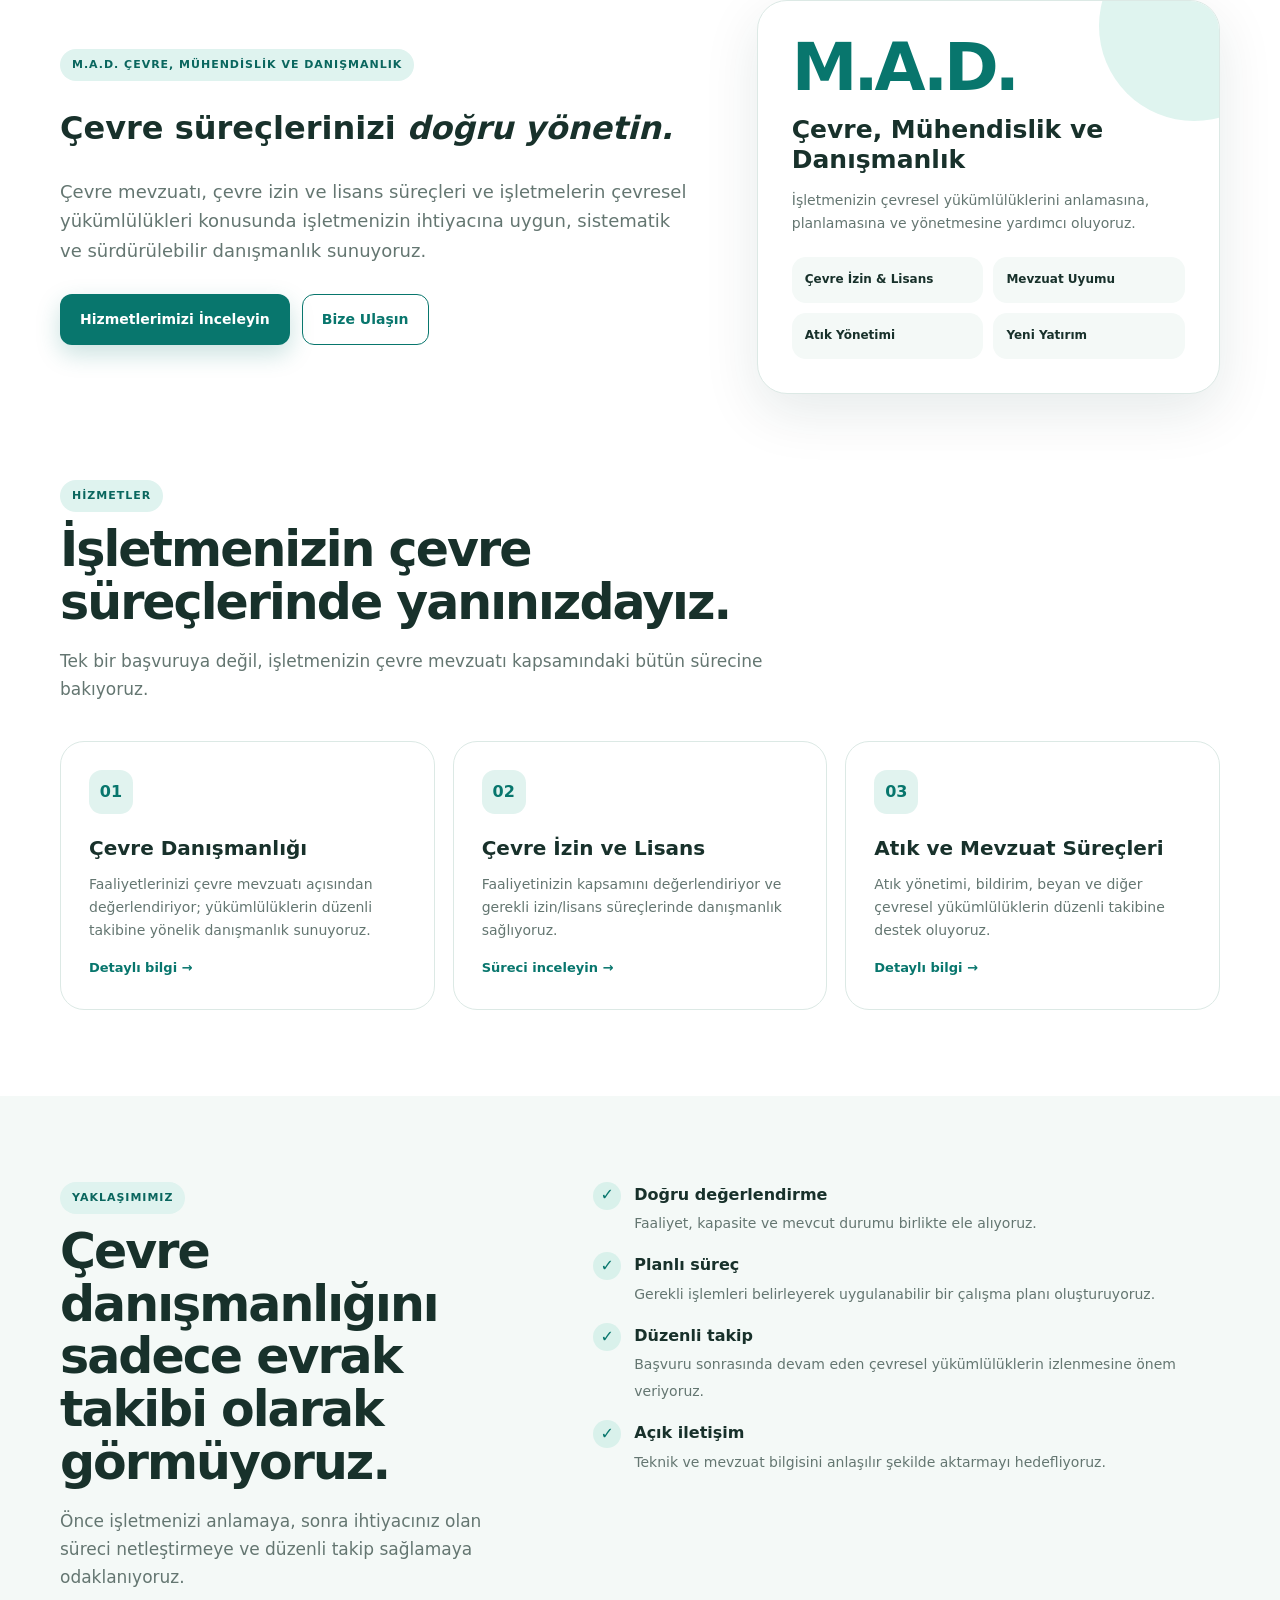
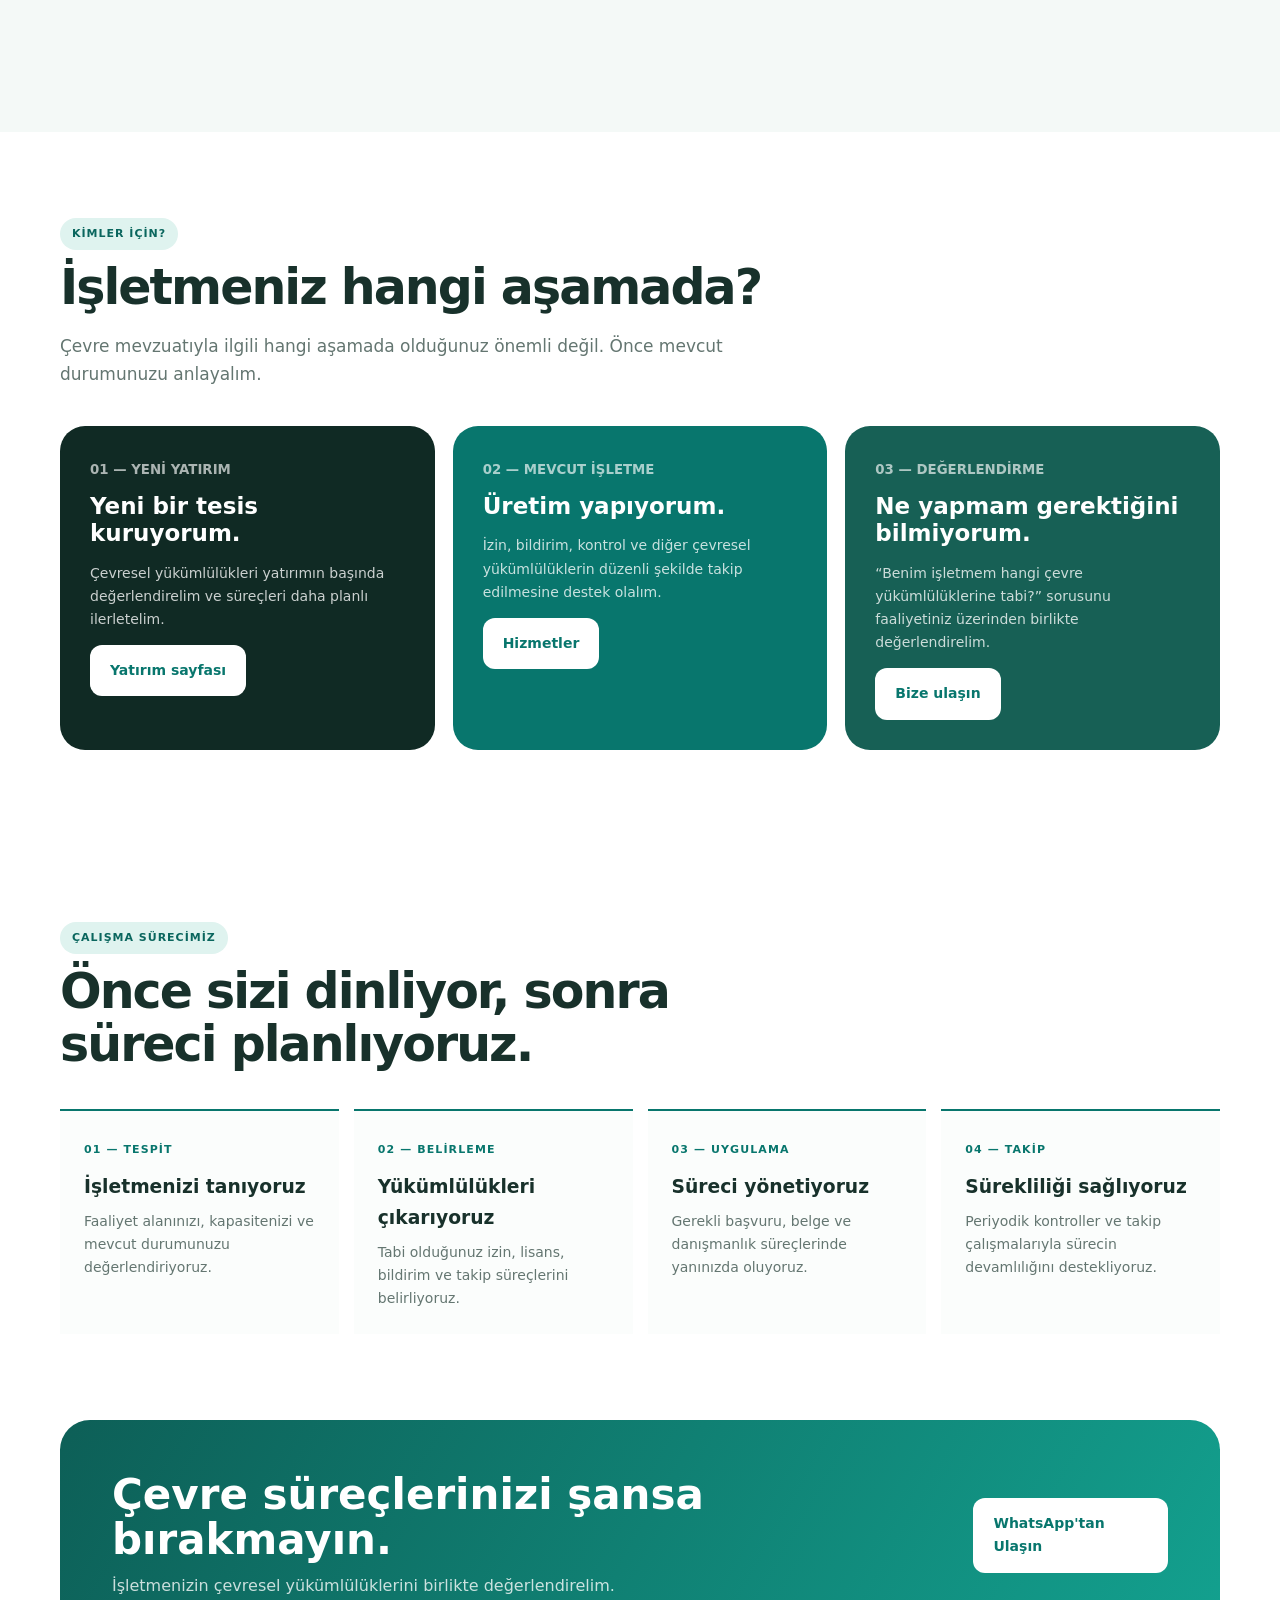
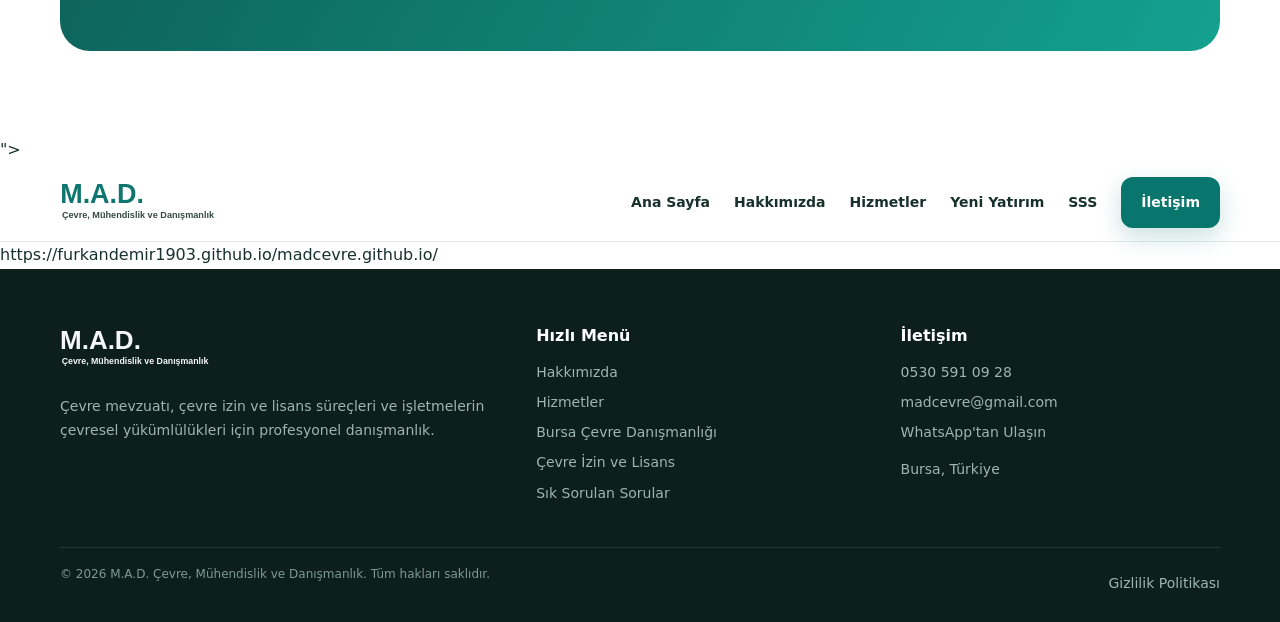
==== commit 97028532: "Add files via upload" ====
--- a/index.html
+++ b/index.html
@@ -1,41 +1,36 @@
-<!doctype html>
-<html lang="tr">
-<head>
-<meta charset="utf-8"><meta name="viewport" content="width=device-width,initial-scale=1">
-<meta name="description" content="M.A.D. Çevre Mühendislik ve Danışmanlık — Bursa'da çevre danışmanlığı, çevre izin ve lisans süreçleri, mevzuat uyumu ve işletme yükümlülüklerinin takibi.">
-<meta name="keywords" content="Bursa çevre danışmanlık, çevre izin lisans Bursa, çevre mühendisliği, çevre danışmanlığı, çevre mevzuatı, çevre izinleri">
-<meta name="theme-color" content="#0b5f4a"><title>M.A.D. Çevre Mühendislik ve Danışmanlık | Bursa</title>
-<style>
-:root{--g:#0b5f4a;--gd:#073f34;--t:#11836b;--m:#dff1e9;--l:#5eb77b;--ink:#10221d;--muted:#65756f;--soft:#f5f8f6;--line:#dce8e2;--white:#fff;--shadow:0 24px 70px rgba(7,63,52,.11)}*{box-sizing:border-box}html{scroll-behavior:smooth}body{margin:0;font-family:Inter,ui-sans-serif,system-ui,-apple-system,BlinkMacSystemFont,"Segoe UI",sans-serif;color:var(--ink);background:#fff;line-height:1.65}a{text-decoration:none;color:inherit}.container{width:min(1160px,92%);margin:auto}.topbar{background:var(--gd);color:#dcebe5;font-size:12px}.topbar-inner{min-height:36px;display:flex;justify-content:flex-end;align-items:center;gap:22px}.topbar a{color:#fff}header{position:sticky;top:0;z-index:50;background:rgba(255,255,255,.94);backdrop-filter:blur(18px);border-bottom:1px solid rgba(220,232,226,.85)}.nav{height:82px;display:flex;align-items:center;justify-content:space-between;gap:30px}.brand img{height:68px;width:auto;display:block;mix-blend-mode:multiply}nav{display:flex;align-items:center;gap:30px;font-size:14px;font-weight:750}nav a{color:#334740}nav a:hover{color:var(--g)}.nav-cta,.mobile-cta{padding:11px 18px;border-radius:999px;background:var(--g);color:#fff!important}.mobile-cta{display:none}.hero{position:relative;overflow:hidden;background:radial-gradient(circle at 86% 18%,rgba(94,183,123,.18),transparent 26%),radial-gradient(circle at 10% 95%,rgba(17,131,107,.10),transparent 24%),linear-gradient(135deg,#f3f9f6 0%,#fff 60%,#eef7f2 100%);padding:92px 0 96px}.hero-grid{display:grid;grid-template-columns:1.1fr .9fr;gap:70px;align-items:center}.eyebrow{display:inline-flex;align-items:center;gap:9px;color:var(--g);font-size:12px;font-weight:900;letter-spacing:.13em;text-transform:uppercase}.eyebrow:before{content:"";width:32px;height:2px;background:var(--l)}h1{font-size:clamp(43px,5.4vw,70px);line-height:1.02;letter-spacing:-.055em;margin:19px 0 24px;max-width:760px}h1 em{font-style:normal;color:var(--g)}.hero-copy{font-size:18px;color:var(--muted);max-width:680px;margin:0 0 32px}.actions{display:flex;flex-wrap:wrap;gap:12px}.btn{display:inline-flex;align-items:center;justify-content:center;gap:9px;padding:14px 20px;border-radius:13px;font-size:14px;font-weight:850;transition:.18s ease}.btn:hover{transform:translateY(-2px)}.btn-primary{background:var(--g);color:#fff;box-shadow:0 12px 28px rgba(11,95,74,.19)}.btn-light{background:#fff;border:1px solid var(--line);color:var(--g)}.hero-panel{background:rgba(255,255,255,.83);border:1px solid rgba(220,232,226,.95);border-radius:30px;padding:34px;box-shadow:var(--shadow)}.hero-logo{width:100%;max-width:380px;display:block;margin:0 auto 22px}.panel-label{font-size:11px;font-weight:900;letter-spacing:.11em;text-transform:uppercase;color:var(--g)}.panel-title{font-size:23px;font-weight:850;line-height:1.25;margin:8px 0 18px}.trust-list{display:grid;gap:10px}.trust{display:flex;align-items:center;gap:11px;padding:11px 13px;background:var(--soft);border-radius:13px;font-size:13px;color:#3d514a}.tick{width:23px;height:23px;border-radius:50%;background:var(--m);color:var(--g);display:grid;place-items:center;font-weight:950;flex:0 0 auto}.intro{padding:72px 0 30px}.intro-grid{display:grid;grid-template-columns:.8fr 1.2fr;gap:60px;align-items:start}.section-kicker{color:var(--g);font-size:12px;font-weight:950;letter-spacing:.13em;text-transform:uppercase}h2{font-size:clamp(31px,4vw,47px);line-height:1.1;letter-spacing:-.045em;margin:9px 0 15px}.lead{font-size:17px;color:var(--muted);margin:0}.statement{font-size:22px;line-height:1.5;font-weight:720;letter-spacing:-.02em;margin:0;color:#20342e}.statement strong{color:var(--g)}section{scroll-margin-top:95px}.services{padding:70px 0 92px;background:var(--soft)}.section-head{max-width:720px;margin-bottom:40px}.section-head p{color:var(--muted);font-size:16px;margin:0}.cards{display:grid;grid-template-columns:repeat(4,1fr);gap:18px}.card{background:#fff;border:1px solid var(--line);border-radius:22px;padding:28px;min-height:285px;display:flex;flex-direction:column;box-shadow:0 5px 22px rgba(7,63,52,.035);transition:.2s ease}.card:hover{transform:translateY(-5px);box-shadow:var(--shadow)}.icon{width:50px;height:50px;border-radius:15px;background:var(--m);color:var(--g);display:grid;place-items:center;font-size:22px;margin-bottom:23px}.card h3{font-size:20px;line-height:1.25;margin:0 0 10px}.card p{font-size:14px;color:var(--muted);margin:0}.card-link{margin-top:auto;padding-top:20px;color:var(--g);font-size:13px;font-weight:850}.audience{padding:92px 0}.audience-grid{display:grid;grid-template-columns:repeat(2,1fr);gap:20px;margin-top:42px}.audience-card{border:1px solid var(--line);border-radius:24px;padding:34px;display:grid;grid-template-columns:54px 1fr;gap:20px;background:#fff}.audience-card .icon{margin:0}.audience-card h3{margin:0 0 7px;font-size:21px}.audience-card p{margin:0;color:var(--muted);font-size:14px}.process{padding:88px 0;background:var(--g);color:#fff}.process .section-kicker{color:#9be0b2}.process h2{max-width:650px}.process .lead{color:#b8d2c9}.steps{display:grid;grid-template-columns:repeat(4,1fr);gap:0;margin-top:48px}.step{position:relative;padding:0 24px 0 0;margin-right:24px}.step:not(:last-child):after{content:"";position:absolute;right:0;top:15px;width:1px;height:100px;background:rgba(255,255,255,.15)}.step-num{font-size:12px;font-weight:950;letter-spacing:.1em;color:#9be0b2}.step h3{font-size:18px;margin:11px 0 8px}.step p{font-size:13px;color:#b8d2c9;margin:0;max-width:220px}.why{padding:92px 0}.why-grid{display:grid;grid-template-columns:.95fr 1.05fr;gap:70px;align-items:center}.why-box{background:linear-gradient(145deg,#f0f8f4,#fff);border:1px solid var(--line);border-radius:30px;padding:42px;min-height:390px;display:flex;flex-direction:column;justify-content:flex-end;position:relative;overflow:hidden}.why-box:before{content:"";position:absolute;width:340px;height:340px;border-radius:50%;border:1px solid #cce4d8;right:-140px;top:-120px}.why-box:after{content:"";position:absolute;width:210px;height:210px;border-radius:50%;background:rgba(94,183,123,.13);right:-60px;top:-45px}.why-mark{position:relative;z-index:1;font-size:76px;line-height:.9;font-weight:950;letter-spacing:-.08em;color:var(--g)}.why-box strong{position:relative;z-index:1;font-size:22px;max-width:330px;margin-top:14px}.benefits{display:grid;gap:20px}.benefit{display:grid;grid-template-columns:42px 1fr;gap:15px;align-items:start}.benefit .tick{width:36px;height:36px}.benefit h3{font-size:17px;margin:0 0 4px}.benefit p{font-size:14px;color:var(--muted);margin:0}.faq{padding:88px 0;background:var(--soft)}.faq-grid{display:grid;grid-template-columns:.8fr 1.2fr;gap:70px}details{background:#fff;border:1px solid var(--line);border-radius:15px;padding:18px 20px;margin-bottom:10px}summary{cursor:pointer;font-weight:800}details p{color:var(--muted);font-size:14px;margin:12px 0 0}.cta{padding:70px 0;background:linear-gradient(135deg,#0b5f4a,#087761);color:#fff}.cta-inner{display:flex;justify-content:space-between;align-items:center;gap:30px}.cta h2{margin:0 0 8px;max-width:700px}.cta p{margin:0;color:#c5ddd5}.cta .btn-light{border:0}footer{background:#061f18;color:#d7e6df;padding:48px 0 24px}.footer-grid{display:grid;grid-template-columns:1.3fr .7fr .8fr;gap:50px}footer h3{color:#fff;font-size:16px;margin:0 0 13px}footer p,footer a{font-size:13px;color:#9fb5ad}footer a:hover{color:#fff}.footer-logo{height:72px;width:auto;filter:brightness(0) invert(1);opacity:.92;margin-bottom:14px}.footer-bottom{border-top:1px solid rgba(255,255,255,.09);margin-top:36px;padding-top:18px;font-size:11px;color:#6f8980;display:flex;justify-content:space-between;gap:20px}@media(max-width:950px){nav{display:none}.mobile-cta{display:inline-flex}.hero-grid,.intro-grid,.why-grid,.faq-grid{grid-template-columns:1fr}.cards{grid-template-columns:repeat(2,1fr)}.steps{grid-template-columns:repeat(2,1fr);gap:34px}.step:not(:last-child):after{display:none}.step{margin:0}}@media(max-width:620px){.topbar{display:none}.nav{height:72px}.brand img{height:58px}.hero{padding:65px 0 70px}.hero-grid{gap:40px}.hero-panel{padding:22px}h1{font-size:43px}.hero-copy{font-size:16px}.cards,.audience-grid{grid-template-columns:1fr}.audience-card{padding:25px}.steps{grid-template-columns:1fr}section{scroll-margin-top:78px}.cta-inner,.footer-grid{display:grid;grid-template-columns:1fr}.footer-bottom{display:block}.footer-bottom span{display:block;margin-top:7px}}
-</style>
-</head>
-<body>
-<div class="topbar"><div class="container topbar-inner"><span>Bursa ve çevresinde çevre danışmanlığı</span><a href="tel:+905305910928">0530 591 09 28</a><a href="mailto:madcevre@gmail.com">madcevre@gmail.com</a></div></div>
-<header><div class="container nav"><a class="brand" href="#anasayfa"><img src="assets/logo.png" alt="M.A.D. Çevre Mühendislik ve Danışmanlık"></a><nav><a href="#hizmetler">Hizmetler</a><a href="#kimler">Kimler İçin?</a><a href="#surec">Çalışma Sürecimiz</a><a href="#sss">SSS</a><a class="nav-cta" href="#iletisim">İletişim</a></nav><a class="mobile-cta" href="#iletisim">İletişim</a></div></header>
-<main>
-<section id="anasayfa" class="hero"><div class="container hero-grid"><div><div class="eyebrow">Bursa • Çevre Mühendislik & Danışmanlık</div><h1>İşletmeniz için <em>çevre mevzuatını</em> anlaşılır hale getiriyoruz.</h1><p class="hero-copy">M.A.D. Çevre; yeni yatırımlardan mevcut üretim tesislerine kadar çevre izin ve lisans süreçleri, çevre danışmanlığı ve mevzuat kapsamındaki yükümlülüklerin takibinde işletmelere çözüm ortağı olur.</p><div class="actions"><a class="btn btn-primary" href="https://wa.me/905305910928" target="_blank" rel="noopener">WhatsApp'tan Görüşün →</a><a class="btn btn-light" href="#hizmetler">Hizmetleri İnceleyin</a></div></div><div class="hero-panel"><img class="hero-logo" src="assets/logo.png" alt="M.A.D. Çevre"><div class="panel-label">İşletmeniz için</div><div class="panel-title">Doğru yükümlülüğü belirleyin, süreci zamanında yönetin.</div><div class="trust-list"><div class="trust"><span class="tick">✓</span> Çevre danışmanlığı ve mevzuat takibi</div><div class="trust"><span class="tick">✓</span> Çevre izin ve lisans süreçleri</div><div class="trust"><span class="tick">✓</span> Aylık kontroller ve yıllık bildirimler</div><div class="trust"><span class="tick">✓</span> Yeni yatırım öncesi çevresel değerlendirme</div></div></div></div></section>
-<section class="intro"><div class="container intro-grid"><div><div class="section-kicker">M.A.D. Çevre</div><h2>Çevreyle ilgili yükümlülüklerinizi şansa bırakmayın.</h2></div><p class="statement">Bir işletmenin çevre mevzuatı kapsamındaki sorumlulukları faaliyet alanına göre değişir. <strong>İhtiyacınızı belirliyor, gerekli süreçleri planlıyor ve takibini yapıyoruz.</strong></p></div></section>
-<section id="hizmetler" class="services"><div class="container"><div class="section-head"><div class="section-kicker">Hizmetlerimiz</div><h2>İşletmenizin ihtiyacına göre çözüm.</h2><p>Tek bir başvuruya değil, işletmenizin çevre mevzuatı kapsamındaki bütün sürecine bakıyoruz.</p></div><div class="cards">
-<article class="card"><div class="icon">🌿</div><h3>Çevre Danışmanlığı</h3><p>İşletmenizin faaliyetlerini çevre mevzuatı açısından değerlendiriyor; yükümlülüklerin düzenli takibi için danışmanlık sunuyoruz.</p><div class="card-link">Detaylı değerlendirme →</div></article>
-<article class="card"><div class="icon">📄</div><h3>Çevre İzin & Lisans</h3><p>İşletmenizin tabi olduğu izin ve lisans süreçlerinin belirlenmesi, gerekli belgelerin hazırlanması ve başvuru süreçlerinde destek sağlıyoruz.</p><div class="card-link">Süreci birlikte planlayalım →</div></article>
-<article class="card"><div class="icon">🏭</div><h3>Mevcut İşletmeler</h3><p>Aylık kontroller, yıllık bildirimler ve çevre mevzuatı kapsamındaki yükümlülüklerin düzenli olarak takip edilmesine yardımcı oluyoruz.</p><div class="card-link">İşletmenizi değerlendirelim →</div></article>
-<article class="card"><div class="icon">🏗️</div><h3>Yeni Yatırımlar</h3><p>Yeni tesis veya üretim faaliyetine başlamadan önce çevresel yükümlülükleri belirliyor ve izin süreçlerinin planlanmasına destek oluyoruz.</p><div class="card-link">Yatırımınızı konuşalım →</div></article>
+<!doctype html><html lang="tr"><head><meta charset="utf-8"><meta name="viewport" content="width=device-width, initial-scale=1">
+<title>M.A.D. Çevre, Mühendislik ve Danışmanlık | Çevre Danışmanlığı</title><meta name="description" content="M.A.D. Çevre, Mühendislik ve Danışmanlık; çevre danışmanlığı, çevre izin ve lisans, çevre mevzuatı ve yeni yatırım süreçlerinde işletmelere danışmanlık sunar."><meta name="theme-color" content="#08766d"><link rel="canonical" href="<main>
+<section class="hero"><div class="wrap hero-grid"><div><span class="eyebrow">M.A.D. Çevre, Mühendislik ve Danışmanlık</span><h1>Çevre süreçlerinizi <em>doğru yönetin.</em></h1><p class="lead">Çevre mevzuatı, çevre izin ve lisans süreçleri ve işletmelerin çevresel yükümlülükleri konusunda işletmenizin ihtiyacına uygun, sistematik ve sürdürülebilir danışmanlık sunuyoruz.</p><div class="actions"><a class="btn primary" href="hizmetler.html">Hizmetlerimizi İnceleyin</a><a class="btn outline" href="iletisim.html">Bize Ulaşın</a></div></div>
+<div class="hero-panel"><div class="mark">M.A.D.</div><h3>Çevre, Mühendislik ve Danışmanlık</h3><p>İşletmenizin çevresel yükümlülüklerini anlamasına, planlamasına ve yönetmesine yardımcı oluyoruz.</p><div class="quick"><div>Çevre İzin & Lisans</div><div>Mevzuat Uyumu</div><div>Atık Yönetimi</div><div>Yeni Yatırım</div></div></div></div></section>
+<section><div class="wrap"><div class="head"><span class="eyebrow">Hizmetler</span><h2>İşletmenizin çevre süreçlerinde yanınızdayız.</h2><p>Tek bir başvuruya değil, işletmenizin çevre mevzuatı kapsamındaki bütün sürecine bakıyoruz.</p></div><div class="cards">
+<div class="card"><div class="num">01</div><h3>Çevre Danışmanlığı</h3><p>Faaliyetlerinizi çevre mevzuatı açısından değerlendiriyor; yükümlülüklerin düzenli takibine yönelik danışmanlık sunuyoruz.</p><a href="hizmetler.html">Detaylı bilgi →</a></div>
+<div class="card"><div class="num">02</div><h3>Çevre İzin ve Lisans</h3><p>Faaliyetinizin kapsamını değerlendiriyor ve gerekli izin/lisans süreçlerinde danışmanlık sağlıyoruz.</p><a href="cevre-izin-ve-lisans.html">Süreci inceleyin →</a></div>
+<div class="card"><div class="num">03</div><h3>Atık ve Mevzuat Süreçleri</h3><p>Atık yönetimi, bildirim, beyan ve diğer çevresel yükümlülüklerin düzenli takibine destek oluyoruz.</p><a href="cevre-mevzuati.html">Detaylı bilgi →</a></div>
 </div></div></section>
-<section id="kimler" class="audience"><div class="container"><div class="section-head"><div class="section-kicker">Kimler İçin?</div><h2>İster yeni yatırım, ister yıllardır çalışan bir tesis.</h2><p>Çevre mevzuatıyla ilgili hangi aşamada olduğunuz önemli değil. Önce mevcut durumunuzu anlayalım.</p></div><div class="audience-grid">
-<div class="audience-card"><div class="icon">🏗️</div><div><h3>Yeni işletme / yatırım</h3><p>Yeni bir üretim tesisi kuruyor veya mevcut faaliyet alanınızı büyütüyorsanız, çevresel yükümlülüklerinizi yatırımın başında değerlendirelim.</p></div></div>
-<div class="audience-card"><div class="icon">🏭</div><div><h3>Faaliyette olan işletme</h3><p>İşletmeniz zaten çalışıyorsa; izin, bildirim, kontrol ve diğer çevresel yükümlülüklerinizi düzenli şekilde takip edelim.</p></div></div>
-<div class="audience-card"><div class="icon">🔎</div><div><h3>Mevzuatını netleştirmek isteyenler</h3><p>“Benim işletmem hangi çevre yükümlülüklerine tabi?” sorusunun cevabını faaliyetiniz üzerinden birlikte değerlendirelim.</p></div></div>
-<div class="audience-card"><div class="icon">⚙️</div><div><h3>Süreçlerini düzenlemek isteyenler</h3><p>Takibi dağınık olan çevre süreçlerinizi daha düzenli ve kontrollü bir yapıya kavuşturmak için destek olalım.</p></div></div>
+<section class="light"><div class="wrap split"><div class="head"><span class="eyebrow">Yaklaşımımız</span><h2>Çevre danışmanlığını sadece evrak takibi olarak görmüyoruz.</h2><p>Önce işletmenizi anlamaya, sonra ihtiyacınız olan süreci netleştirmeye ve düzenli takip sağlamaya odaklanıyoruz.</p></div><div class="checks">
+<div class="check"><div class="tick">✓</div><div><b>Doğru değerlendirme</b><span>Faaliyet, kapasite ve mevcut durumu birlikte ele alıyoruz.</span></div></div>
+<div class="check"><div class="tick">✓</div><div><b>Planlı süreç</b><span>Gerekli işlemleri belirleyerek uygulanabilir bir çalışma planı oluşturuyoruz.</span></div></div>
+<div class="check"><div class="tick">✓</div><div><b>Düzenli takip</b><span>Başvuru sonrasında devam eden çevresel yükümlülüklerin izlenmesine önem veriyoruz.</span></div></div>
+<div class="check"><div class="tick">✓</div><div><b>Açık iletişim</b><span>Teknik ve mevzuat bilgisini anlaşılır şekilde aktarmayı hedefliyoruz.</span></div></div>
 </div></div></section>
-<section id="surec" class="process"><div class="container"><div class="section-kicker">Çalışma Sürecimiz</div><h2>Önce sizi dinliyor, sonra süreci planlıyoruz.</h2><p class="lead">Her işletmenin faaliyeti ve çevresel yükümlülüğü farklıdır. Bu nedenle danışmanlığı işletmenize göre şekillendiriyoruz.</p><div class="steps"><div class="step"><div class="step-num">01 — TESPİT</div><h3>İşletmenizi tanıyoruz</h3><p>Faaliyet alanınızı, kapasitenizi ve mevcut durumunuzu değerlendiriyoruz.</p></div><div class="step"><div class="step-num">02 — BELİRLEME</div><h3>Yükümlülükleri çıkarıyoruz</h3><p>Tabi olduğunuz izin, lisans, bildirim ve takip süreçlerini belirliyoruz.</p></div><div class="step"><div class="step-num">03 — UYGULAMA</div><h3>Süreci yönetiyoruz</h3><p>Gerekli başvuru, belge ve danışmanlık süreçlerinde yanınızda oluyoruz.</p></div><div class="step"><div class="step-num">04 — TAKİP</div><h3>Sürekliliği sağlıyoruz</h3><p>Periyodik kontroller ve takip çalışmalarıyla sürecin devamlılığını destekliyoruz.</p></div></div></div></section>
-<section class="why"><div class="container why-grid"><div class="why-box"><div class="why-mark">M.A.D.</div><strong>Çevre mevzuatını işletmenizin diliyle anlatıyor, uygulanabilir çözümlere dönüştürüyoruz.</strong></div><div><div class="section-kicker">Neden M.A.D.?</div><h2>Sadece evrak değil, çözüm odaklı danışmanlık.</h2><div class="benefits"><div class="benefit"><span class="tick">✓</span><div><h3>İşletmenize özel değerlendirme</h3><p>Genel bir kontrol listesi yerine faaliyetinizin gerektirdiği çevresel yükümlülüklere odaklanıyoruz.</p></div></div><div class="benefit"><span class="tick">✓</span><div><h3>Düzenli takip</h3><p>Yıllık ve periyodik yükümlülüklerin unutulmaması için süreçlerin düzenli takibini destekliyoruz.</p></div></div><div class="benefit"><span class="tick">✓</span><div><h3>Anlaşılır iletişim</h3><p>Teknik ve mevzuat bilgisini işletme sahibinin ve yöneticinin karar verebileceği şekilde aktarmayı hedefliyoruz.</p></div></div></div></div></div></section>
-<section id="sss" class="faq"><div class="container faq-grid"><div><div class="section-kicker">Sık Sorulan Sorular</div><h2>Nereden başlayacağınızı bilmiyor musunuz?</h2><p class="lead">İlk görüşmede işletmenizin faaliyetini ve mevcut durumunu konuşarak hangi konuların değerlendirilmesi gerektiğini birlikte belirleyebiliriz.</p></div><div>
-<details open><summary>Yeni bir üretim tesisi kuruyorum. Ne yapmalıyım?</summary><p>Yatırımın niteliğine göre çevre mevzuatı kapsamındaki yükümlülükler değişebilir. En sağlıklısı, faaliyete başlamadan önce tesisinizi ve prosesinizi değerlendirerek gerekli süreçleri baştan planlamaktır.</p></details>
-<details><summary>Mevcut işletmem için çevre danışmanlığı neden gerekli olabilir?</summary><p>Faaliyetinizin tabi olduğu yükümlülüklerin düzenli takibi; bildirim, kontrol ve izin süreçlerinin zamanında yürütülmesine yardımcı olur.</p></details>
-<details><summary>Çevre izin veya lisans gerekip gerekmediğini nasıl öğrenebilirim?</summary><p>Bu konu işletmenin faaliyet konusu, kapasitesi ve ilgili çevresel unsurları gibi faktörlere bağlıdır. İşletmenizin durumunu değerlendirerek hangi süreçlerin gündeme geldiğini birlikte inceleyebiliriz.</p></details>
-<details><summary>Bursa dışında hizmet veriyor musunuz?</summary><p>M.A.D. Çevre'nin ofisi Bursa'dadır. Hizmet kapsamı ve çalışma şekli için doğrudan bizimle iletişime geçebilirsiniz.</p></details>
+<section><div class="wrap"><div class="head"><span class="eyebrow">Kimler için?</span><h2>İşletmeniz hangi aşamada?</h2><p>Çevre mevzuatıyla ilgili hangi aşamada olduğunuz önemli değil. Önce mevcut durumunuzu anlayalım.</p></div><div class="audience">
+<div class="aud"><small>01 — YENİ YATIRIM</small><h3>Yeni bir tesis kuruyorum.</h3><p>Çevresel yükümlülükleri yatırımın başında değerlendirelim ve süreçleri daha planlı ilerletelim.</p><a class="btn whitebtn" href="yeni-yatirim.html">Yatırım sayfası</a></div>
+<div class="aud"><small>02 — MEVCUT İŞLETME</small><h3>Üretim yapıyorum.</h3><p>İzin, bildirim, kontrol ve diğer çevresel yükümlülüklerin düzenli şekilde takip edilmesine destek olalım.</p><a class="btn whitebtn" href="hizmetler.html">Hizmetler</a></div>
+<div class="aud"><small>03 — DEĞERLENDİRME</small><h3>Ne yapmam gerektiğini bilmiyorum.</h3><p>“Benim işletmem hangi çevre yükümlülüklerine tabi?” sorusunu faaliyetiniz üzerinden birlikte değerlendirelim.</p><a class="btn whitebtn" href="iletisim.html">Bize ulaşın</a></div>
 </div></div></section>
-<section id="iletisim" class="cta"><div class="container cta-inner"><div><div class="section-kicker" style="color:#9be0b2">İletişim</div><h2>İşletmenizin çevre süreçlerini birlikte değerlendirelim.</h2><p>Telefon veya WhatsApp üzerinden bize ulaşabilirsiniz.</p></div><div class="actions"><a class="btn btn-light" href="https://wa.me/905305910928" target="_blank" rel="noopener">WhatsApp'tan Yazın</a><a class="btn btn-light" href="tel:+905305910928">0530 591 09 28</a><a class="btn btn-light" href="mailto:madcevre@gmail.com">E-posta</a></div></div></section>
-</main>
-<footer><div class="container footer-grid"><div><img class="footer-logo" src="assets/logo.png" alt="M.A.D. Çevre"><p>Bursa'da çevre danışmanlığı, çevre izin ve lisans süreçleri ve çevre mevzuatına uyum konularında işletmelere çözüm odaklı danışmanlık.</p></div><div><h3>Hızlı Menü</h3><p><a href="#hizmetler">Hizmetler</a><br><a href="#kimler">Kimler İçin?</a><br><a href="#surec">Çalışma Sürecimiz</a><br><a href="#sss">Sık Sorulan Sorular</a></p></div><div><h3>İletişim</h3><p><a href="tel:+905305910928">0530 591 09 28</a><br><a href="mailto:madcevre@gmail.com">madcevre@gmail.com</a><br>Bursa, Türkiye</p></div></div><div class="container footer-bottom"><span>© 2026 M.A.D. Çevre Mühendislik ve Danışmanlık</span><span>Çevre Mühendislik & Danışmanlık</span></div></footer>
-</body></html>
+<section><div class="wrap"><div class="head"><span class="eyebrow">Çalışma Sürecimiz</span><h2>Önce sizi dinliyor, sonra süreci planlıyoruz.</h2></div><div class="steps">
+<div class="step"><b>01 — TESPİT</b><h3>İşletmenizi tanıyoruz</h3><p>Faaliyet alanınızı, kapasitenizi ve mevcut durumunuzu değerlendiriyoruz.</p></div>
+<div class="step"><b>02 — BELİRLEME</b><h3>Yükümlülükleri çıkarıyoruz</h3><p>Tabi olduğunuz izin, lisans, bildirim ve takip süreçlerini belirliyoruz.</p></div>
+<div class="step"><b>03 — UYGULAMA</b><h3>Süreci yönetiyoruz</h3><p>Gerekli başvuru, belge ve danışmanlık süreçlerinde yanınızda oluyoruz.</p></div>
+<div class="step"><b>04 — TAKİP</b><h3>Sürekliliği sağlıyoruz</h3><p>Periyodik kontroller ve takip çalışmalarıyla sürecin devamlılığını destekliyoruz.</p></div>
+</div></div></section>
+<section class="cta"><div class="wrap"><div class="cta-box"><div><h2>Çevre süreçlerinizi şansa bırakmayın.</h2><p>İşletmenizin çevresel yükümlülüklerini birlikte değerlendirelim.</p></div><a class="btn whitebtn" href="https://wa.me/905305910928" target="_blank" rel="noopener">WhatsApp'tan Ulaşın</a></div></div></section>
+</main>"><link rel="stylesheet" href="css/style.css"></head><body><header><div class="wrap nav">
+<a class="brand" href="index.html"><img src="assets/logo.svg" alt="M.A.D. Çevre, Mühendislik ve Danışmanlık"></a>
+<button class="hamb" aria-label="Menüyü aç">☰</button>
+<nav class="links"><a href="index.html">Ana Sayfa</a><a href="hakkimizda.html">Hakkımızda</a><a href="hizmetler.html">Hizmetler</a><a href="yeni-yatirim.html">Yeni Yatırım</a><a href="sss.html">SSS</a><a class="btn primary" href="iletisim.html">İletişim</a></nav>
+</div></header>https://furkandemir1903.github.io/madcevre.github.io/<footer><div class="wrap foot"><div class="footgrid">
+<div><img class="footlogo" src="assets/logo.svg" alt="M.A.D. Çevre, Mühendislik ve Danışmanlık"><p>Çevre mevzuatı, çevre izin ve lisans süreçleri ve işletmelerin çevresel yükümlülükleri için profesyonel danışmanlık.</p></div>
+<div><h4>Hızlı Menü</h4><a href="hakkimizda.html">Hakkımızda</a><a href="hizmetler.html">Hizmetler</a><a href="bursa-cevre-danismanlik.html">Bursa Çevre Danışmanlığı</a><a href="cevre-izin-ve-lisans.html">Çevre İzin ve Lisans</a><a href="sss.html">Sık Sorulan Sorular</a></div>
+<div><h4>İletişim</h4><a href="tel:+905305910928">0530 591 09 28</a><a href="mailto:madcevre@gmail.com">madcevre@gmail.com</a><a href="https://wa.me/905305910928" target="_blank" rel="noopener">WhatsApp'tan Ulaşın</a><p>Bursa, Türkiye</p></div>
+</div><div class="bottom"><span>© 2026 M.A.D. Çevre, Mühendislik ve Danışmanlık. Tüm hakları saklıdır.</span><span><a href="gizlilik.html">Gizlilik Politikası</a></span></div></div></footer><script src="js/script.js"></script></body></html>
--- a/css/style.css
+++ b/css/style.css
@@ -0,0 +1,17 @@
+
+:root{--g:#08766d;--g2:#15a394;--dark:#10241f;--text:#18312b;--muted:#647671;--bg:#f4f9f7;--line:#dce9e5;--white:#fff;--shadow:0 18px 55px rgba(12,52,45,.10);--r:24px}
+*{box-sizing:border-box}html{scroll-behavior:smooth}body{margin:0;font-family:Inter,ui-sans-serif,system-ui,-apple-system,BlinkMacSystemFont,"Segoe UI",Arial,sans-serif;color:var(--text);line-height:1.65;background:#fff}a{text-decoration:none;color:inherit}.wrap{width:min(1160px,92%);margin:auto}
+header{position:sticky;top:0;z-index:100;background:rgba(255,255,255,.94);backdrop-filter:blur(15px);border-bottom:1px solid rgba(220,233,229,.85)}.nav{height:78px;display:flex;align-items:center;justify-content:space-between;gap:24px}.brand img{width:270px;max-height:56px;object-fit:contain;display:block}.links{display:flex;align-items:center;gap:24px;font-size:14px;font-weight:700}.links a:hover{color:var(--g)}.hamb{display:none;border:0;background:none;font-size:27px}
+.btn{display:inline-flex;align-items:center;justify-content:center;gap:8px;padding:13px 19px;border-radius:12px;font-weight:800;font-size:14px;border:1px solid transparent;transition:.2s}.btn:hover{transform:translateY(-2px)}.primary{background:var(--g);color:#fff;box-shadow:0 9px 24px rgba(8,118,109,.22)}.outline{border-color:var(--g);color:var(--g)}.whitebtn{background:#fff;color:var(--g)}
+.hero{padding:96px 0 86px;background:radial-gradient(circle at 83% 20%,rgba(21,163,148,.16),transparent 28%),linear-gradient(135deg,#f8fcfb,#edf7f4)}.hero-grid{display:grid;grid-template-columns:1.15fr .85fr;gap:70px;align-items:center}.eyebrow{display:inline-flex;padding:7px 12px;border-radius:999px;background:#dff3ef;color:#0a665e;font-size:11px;font-weight:850;letter-spacing:.09em;text-transform:uppercase}.hero h1{font-size:clamp(43px,5vw,69px);line-height:1.04;letter-spacing:-.05em;margin:20px 0 18px}.hero h1 em{font-style:normal;color:var(--g)}.lead{font-size:18px;color:var(--muted);max-width:700px}.actions{display:flex;gap:12px;flex-wrap:wrap;margin-top:28px}
+.hero-panel{background:#fff;border:1px solid var(--line);border-radius:30px;padding:34px;box-shadow:var(--shadow);position:relative;overflow:hidden}.hero-panel:after{content:"";position:absolute;width:190px;height:190px;border-radius:50%;right:-70px;top:-70px;background:#dff4ef}.hero-panel>*{position:relative;z-index:1}.mark{font-size:66px;line-height:1;font-weight:900;color:var(--g);letter-spacing:-.06em}.hero-panel h3{font-size:25px;line-height:1.2;margin:14px 0 8px}.hero-panel p{color:var(--muted);font-size:14px}.quick{display:grid;grid-template-columns:1fr 1fr;gap:10px;margin-top:22px}.quick div{background:var(--bg);border-radius:14px;padding:13px;font-size:12px;font-weight:800}
+section{padding:86px 0}.head{max-width:760px;margin-bottom:38px}.head .eyebrow{margin-bottom:12px}.head h2{font-size:clamp(31px,4vw,49px);line-height:1.08;letter-spacing:-.04em;margin:0 0 14px}.head p{font-size:17px;color:var(--muted)}.cards{display:grid;grid-template-columns:repeat(3,1fr);gap:18px}.card{border:1px solid var(--line);border-radius:var(--r);padding:28px;background:#fff;transition:.2s}.card:hover{transform:translateY(-4px);box-shadow:var(--shadow)}.num{width:44px;height:44px;display:grid;place-items:center;border-radius:13px;background:#e1f3ef;color:var(--g);font-weight:900;margin-bottom:18px}.card h3{margin:0 0 8px;font-size:20px}.card p{margin:0;color:var(--muted);font-size:14px}.card a{display:inline-block;margin-top:15px;color:var(--g);font-weight:800;font-size:13px}
+.light{background:var(--bg)}.split{display:grid;grid-template-columns:.85fr 1.15fr;gap:70px;align-items:start}.checks{display:grid;gap:16px}.check{display:flex;gap:13px}.tick{width:28px;height:28px;border-radius:50%;background:#d9f1eb;color:var(--g);display:grid;place-items:center;font-weight:900;flex:none}.check b{display:block;margin-bottom:2px}.check span{color:var(--muted);font-size:14px}
+.audience{display:grid;grid-template-columns:repeat(3,1fr);gap:18px}.aud{border-radius:25px;padding:30px;color:#fff;background:#102a24;min-height:265px}.aud:nth-child(2){background:#08766d}.aud:nth-child(3){background:#176055}.aud small{opacity:.65;font-weight:900}.aud h3{font-size:23px;line-height:1.2;margin:10px 0}.aud p{color:rgba(255,255,255,.78);font-size:14px}
+.steps{display:grid;grid-template-columns:repeat(4,1fr);gap:15px}.step{padding:24px;border-top:2px solid var(--g);background:#fbfdfc}.step b{color:var(--g);font-size:11px;letter-spacing:.1em}.step h3{margin:10px 0 7px}.step p{color:var(--muted);font-size:14px;margin:0}
+.cta{padding:0 0 86px}.cta-box{border-radius:30px;background:linear-gradient(120deg,#0d5f57,#13a18f);padding:52px;color:#fff;display:flex;align-items:center;justify-content:space-between;gap:30px}.cta-box h2{font-size:clamp(30px,4vw,42px);line-height:1.08;margin:0 0 10px}.cta-box p{margin:0;color:rgba(255,255,255,.78)}
+.pagehero{padding:70px 0;background:linear-gradient(135deg,#f6fbf9,#edf7f4)}.pagehero h1{font-size:clamp(39px,5vw,60px);line-height:1.06;letter-spacing:-.045em;margin:16px 0}.pagehero p{max-width:800px;font-size:18px;color:var(--muted)}.content{max-width:900px}.content h2{font-size:31px;line-height:1.15;margin:45px 0 13px}.content h3{font-size:22px;margin-top:30px}.content p,.content li{color:#52655f}.content ul{padding-left:23px}.notice{padding:18px;border:1px solid #eadba9;background:#fff9e8;color:#66542b;border-radius:16px;font-size:14px}.faq{border-top:1px solid var(--line)}details{border-bottom:1px solid var(--line);padding:20px 0}summary{cursor:pointer;font-weight:800;font-size:17px}details p{color:var(--muted);max-width:820px}
+.contact{display:grid;grid-template-columns:.9fr 1.1fr;gap:22px}.contact-card{border:1px solid var(--line);border-radius:23px;padding:30px}.contact-card h2{margin-top:0}.contact-card a:not(.btn){color:var(--g);font-weight:800}
+footer{background:#0c1f1b;color:#d9e8e3;padding:54px 0 20px}.footgrid{display:grid;grid-template-columns:1.35fr 1fr 1fr;gap:45px}.footlogo{width:260px;filter:brightness(0) invert(1);opacity:.96}.foot p,.foot a{color:#9fb6af;font-size:14px}.foot h4{color:#fff;margin:0 0 12px}.foot a{display:block;margin:7px 0}.bottom{border-top:1px solid rgba(255,255,255,.1);margin-top:35px;padding-top:17px;display:flex;justify-content:space-between;color:#7f9992;font-size:12px}
+@media(max-width:930px){.links{display:none;position:absolute;left:4%;right:4%;top:72px;padding:18px;background:#fff;border:1px solid var(--line);border-radius:16px;box-shadow:var(--shadow);flex-direction:column;align-items:flex-start}.links.open{display:flex}.hamb{display:block}.hero-grid,.split,.contact{grid-template-columns:1fr}.cards,.audience{grid-template-columns:1fr 1fr}.steps{grid-template-columns:1fr 1fr}.footgrid{grid-template-columns:1fr 1fr}}
+@media(max-width:600px){.brand img{width:210px}.hero{padding:65px 0}.hero h1{font-size:43px}.cards,.audience,.steps{grid-template-columns:1fr}.cta-box{display:block;padding:35px 25px}.cta-box .btn{margin-top:22px}.bottom{display:block}.bottom span{display:block;margin-top:7px}section{padding:65px 0}}
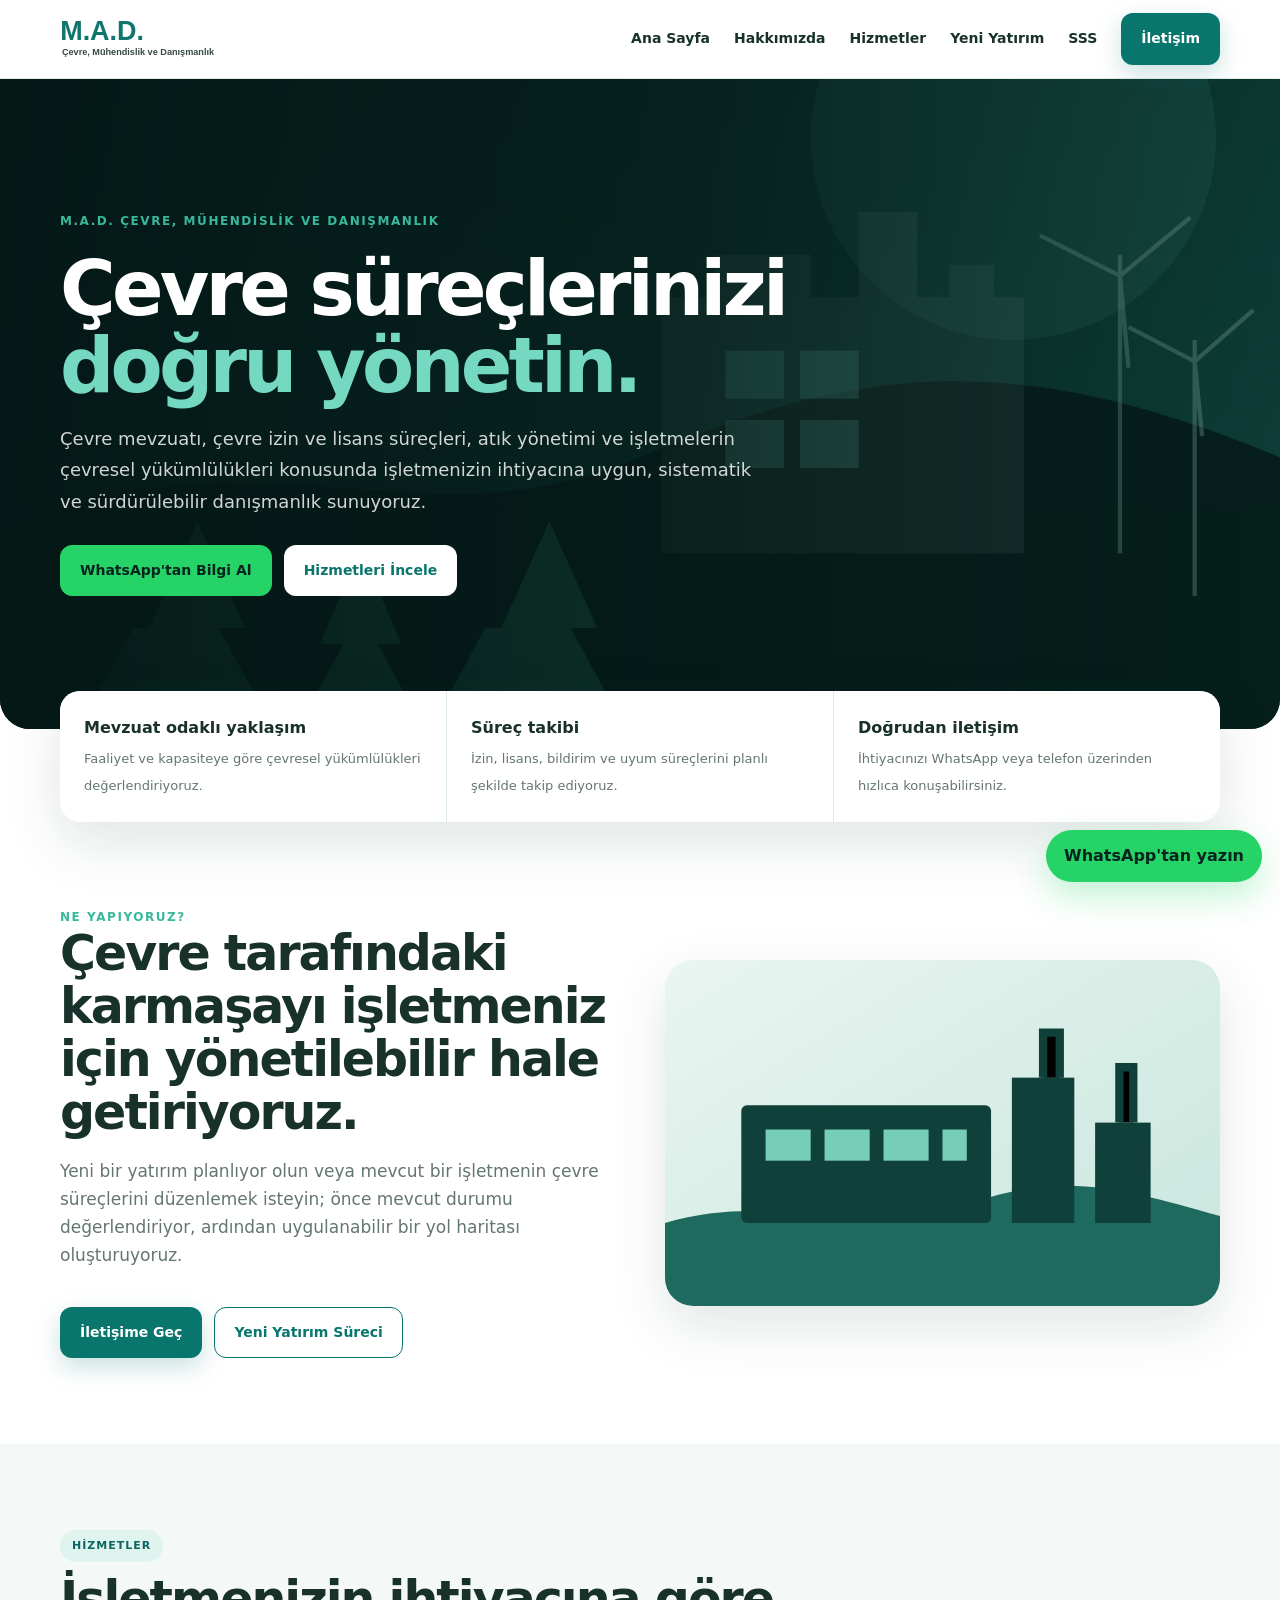
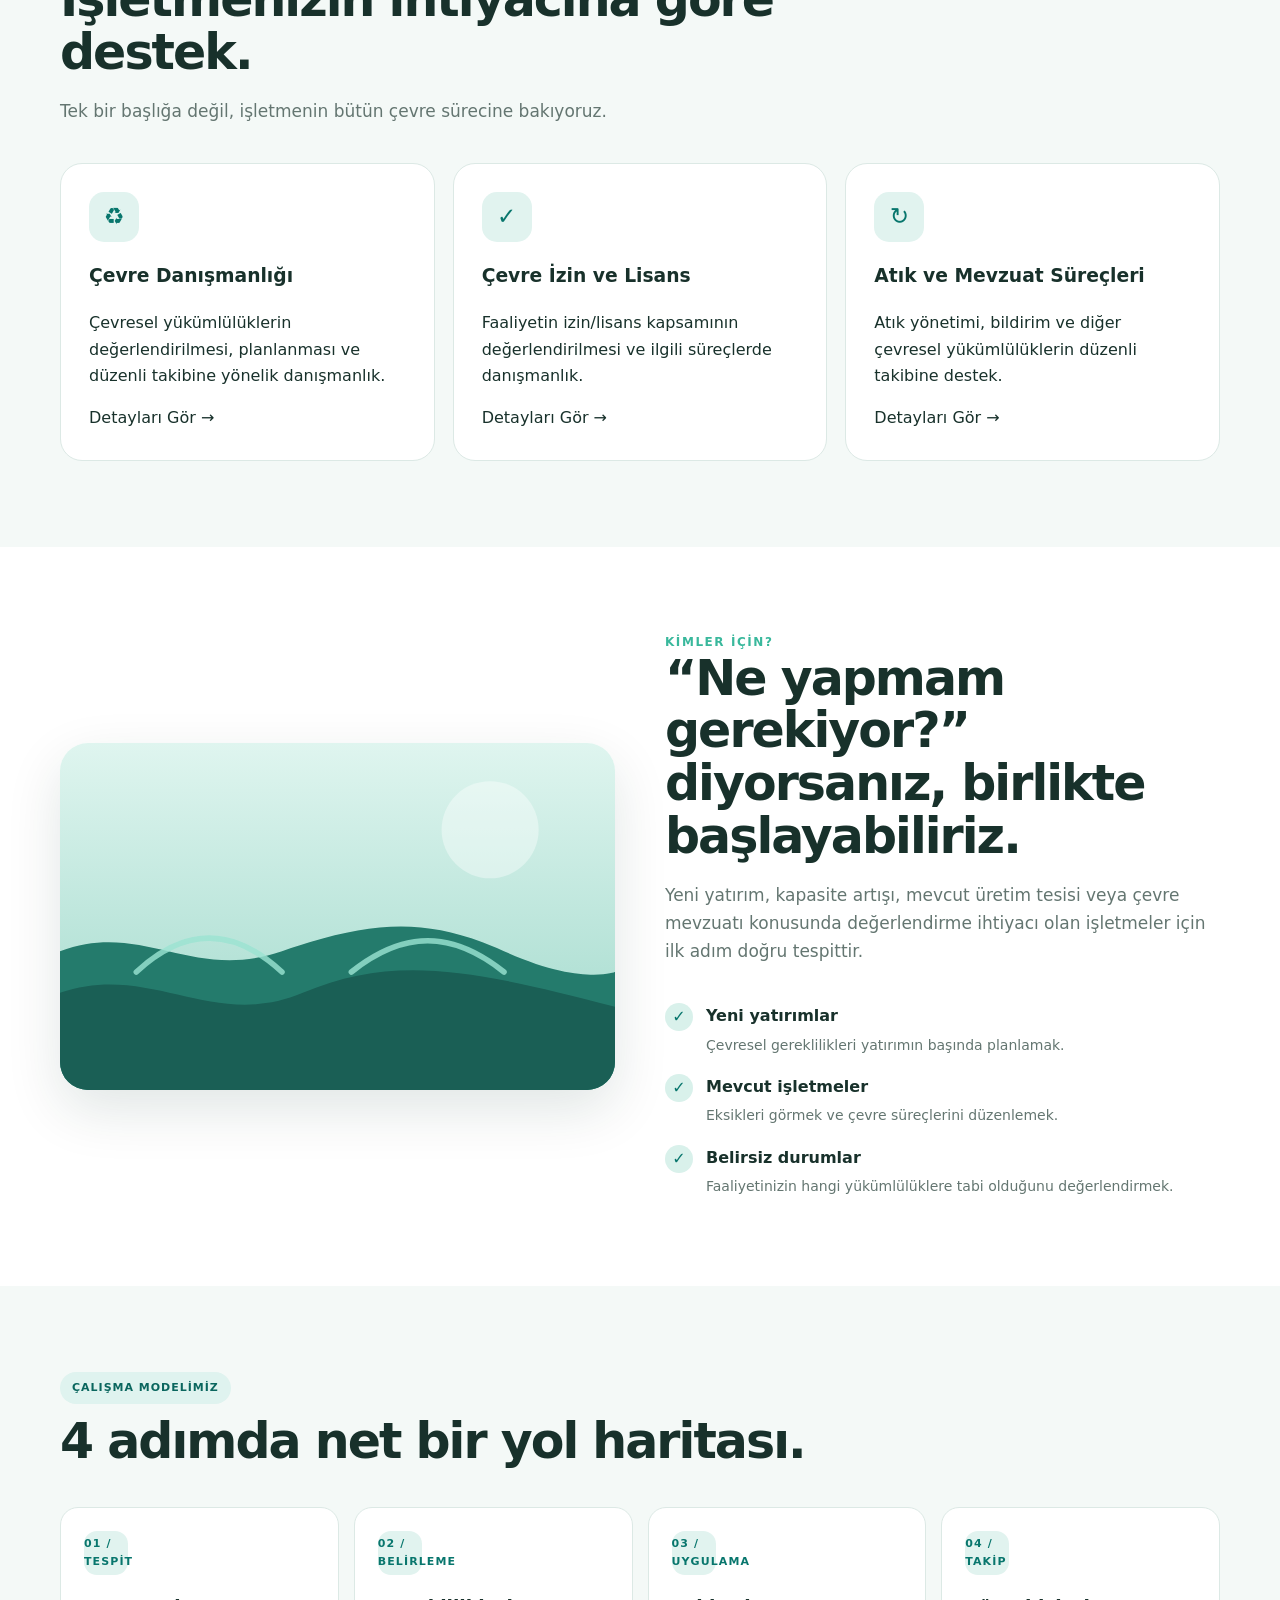
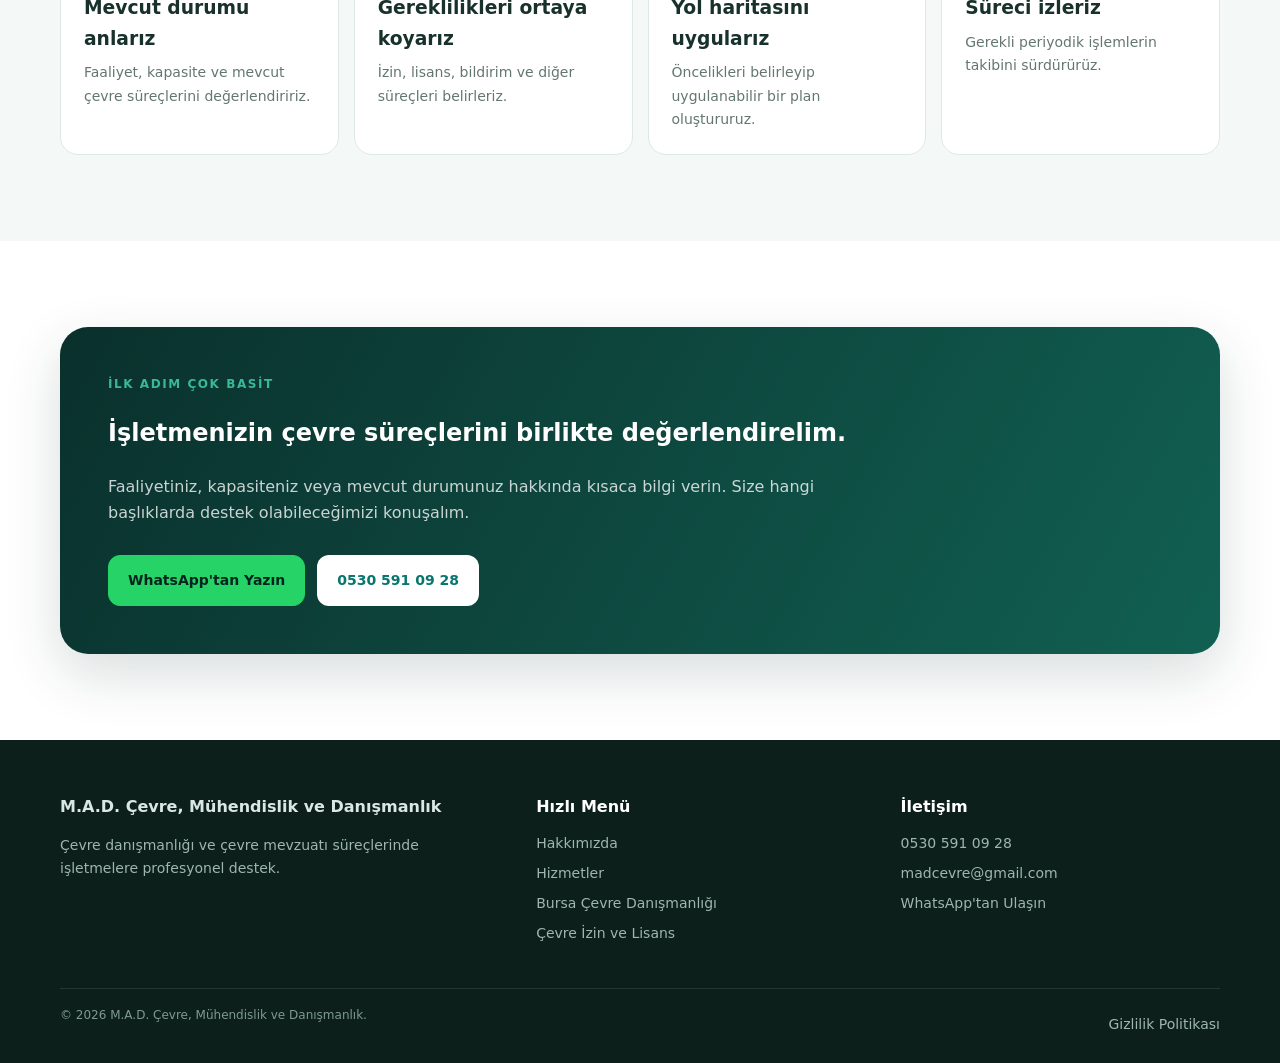
==== commit 9e683495: "Add files via upload" ====
--- a/index.html
+++ b/index.html
@@ -1,36 +1,13 @@
-<!doctype html><html lang="tr"><head><meta charset="utf-8"><meta name="viewport" content="width=device-width, initial-scale=1">
-<title>M.A.D. Çevre, Mühendislik ve Danışmanlık | Çevre Danışmanlığı</title><meta name="description" content="M.A.D. Çevre, Mühendislik ve Danışmanlık; çevre danışmanlığı, çevre izin ve lisans, çevre mevzuatı ve yeni yatırım süreçlerinde işletmelere danışmanlık sunar."><meta name="theme-color" content="#08766d"><link rel="canonical" href="<main>
-<section class="hero"><div class="wrap hero-grid"><div><span class="eyebrow">M.A.D. Çevre, Mühendislik ve Danışmanlık</span><h1>Çevre süreçlerinizi <em>doğru yönetin.</em></h1><p class="lead">Çevre mevzuatı, çevre izin ve lisans süreçleri ve işletmelerin çevresel yükümlülükleri konusunda işletmenizin ihtiyacına uygun, sistematik ve sürdürülebilir danışmanlık sunuyoruz.</p><div class="actions"><a class="btn primary" href="hizmetler.html">Hizmetlerimizi İnceleyin</a><a class="btn outline" href="iletisim.html">Bize Ulaşın</a></div></div>
-<div class="hero-panel"><div class="mark">M.A.D.</div><h3>Çevre, Mühendislik ve Danışmanlık</h3><p>İşletmenizin çevresel yükümlülüklerini anlamasına, planlamasına ve yönetmesine yardımcı oluyoruz.</p><div class="quick"><div>Çevre İzin & Lisans</div><div>Mevzuat Uyumu</div><div>Atık Yönetimi</div><div>Yeni Yatırım</div></div></div></div></section>
-<section><div class="wrap"><div class="head"><span class="eyebrow">Hizmetler</span><h2>İşletmenizin çevre süreçlerinde yanınızdayız.</h2><p>Tek bir başvuruya değil, işletmenizin çevre mevzuatı kapsamındaki bütün sürecine bakıyoruz.</p></div><div class="cards">
-<div class="card"><div class="num">01</div><h3>Çevre Danışmanlığı</h3><p>Faaliyetlerinizi çevre mevzuatı açısından değerlendiriyor; yükümlülüklerin düzenli takibine yönelik danışmanlık sunuyoruz.</p><a href="hizmetler.html">Detaylı bilgi →</a></div>
-<div class="card"><div class="num">02</div><h3>Çevre İzin ve Lisans</h3><p>Faaliyetinizin kapsamını değerlendiriyor ve gerekli izin/lisans süreçlerinde danışmanlık sağlıyoruz.</p><a href="cevre-izin-ve-lisans.html">Süreci inceleyin →</a></div>
-<div class="card"><div class="num">03</div><h3>Atık ve Mevzuat Süreçleri</h3><p>Atık yönetimi, bildirim, beyan ve diğer çevresel yükümlülüklerin düzenli takibine destek oluyoruz.</p><a href="cevre-mevzuati.html">Detaylı bilgi →</a></div>
-</div></div></section>
-<section class="light"><div class="wrap split"><div class="head"><span class="eyebrow">Yaklaşımımız</span><h2>Çevre danışmanlığını sadece evrak takibi olarak görmüyoruz.</h2><p>Önce işletmenizi anlamaya, sonra ihtiyacınız olan süreci netleştirmeye ve düzenli takip sağlamaya odaklanıyoruz.</p></div><div class="checks">
-<div class="check"><div class="tick">✓</div><div><b>Doğru değerlendirme</b><span>Faaliyet, kapasite ve mevcut durumu birlikte ele alıyoruz.</span></div></div>
-<div class="check"><div class="tick">✓</div><div><b>Planlı süreç</b><span>Gerekli işlemleri belirleyerek uygulanabilir bir çalışma planı oluşturuyoruz.</span></div></div>
-<div class="check"><div class="tick">✓</div><div><b>Düzenli takip</b><span>Başvuru sonrasında devam eden çevresel yükümlülüklerin izlenmesine önem veriyoruz.</span></div></div>
-<div class="check"><div class="tick">✓</div><div><b>Açık iletişim</b><span>Teknik ve mevzuat bilgisini anlaşılır şekilde aktarmayı hedefliyoruz.</span></div></div>
-</div></div></section>
-<section><div class="wrap"><div class="head"><span class="eyebrow">Kimler için?</span><h2>İşletmeniz hangi aşamada?</h2><p>Çevre mevzuatıyla ilgili hangi aşamada olduğunuz önemli değil. Önce mevcut durumunuzu anlayalım.</p></div><div class="audience">
-<div class="aud"><small>01 — YENİ YATIRIM</small><h3>Yeni bir tesis kuruyorum.</h3><p>Çevresel yükümlülükleri yatırımın başında değerlendirelim ve süreçleri daha planlı ilerletelim.</p><a class="btn whitebtn" href="yeni-yatirim.html">Yatırım sayfası</a></div>
-<div class="aud"><small>02 — MEVCUT İŞLETME</small><h3>Üretim yapıyorum.</h3><p>İzin, bildirim, kontrol ve diğer çevresel yükümlülüklerin düzenli şekilde takip edilmesine destek olalım.</p><a class="btn whitebtn" href="hizmetler.html">Hizmetler</a></div>
-<div class="aud"><small>03 — DEĞERLENDİRME</small><h3>Ne yapmam gerektiğini bilmiyorum.</h3><p>“Benim işletmem hangi çevre yükümlülüklerine tabi?” sorusunu faaliyetiniz üzerinden birlikte değerlendirelim.</p><a class="btn whitebtn" href="iletisim.html">Bize ulaşın</a></div>
-</div></div></section>
-<section><div class="wrap"><div class="head"><span class="eyebrow">Çalışma Sürecimiz</span><h2>Önce sizi dinliyor, sonra süreci planlıyoruz.</h2></div><div class="steps">
-<div class="step"><b>01 — TESPİT</b><h3>İşletmenizi tanıyoruz</h3><p>Faaliyet alanınızı, kapasitenizi ve mevcut durumunuzu değerlendiriyoruz.</p></div>
-<div class="step"><b>02 — BELİRLEME</b><h3>Yükümlülükleri çıkarıyoruz</h3><p>Tabi olduğunuz izin, lisans, bildirim ve takip süreçlerini belirliyoruz.</p></div>
-<div class="step"><b>03 — UYGULAMA</b><h3>Süreci yönetiyoruz</h3><p>Gerekli başvuru, belge ve danışmanlık süreçlerinde yanınızda oluyoruz.</p></div>
-<div class="step"><b>04 — TAKİP</b><h3>Sürekliliği sağlıyoruz</h3><p>Periyodik kontroller ve takip çalışmalarıyla sürecin devamlılığını destekliyoruz.</p></div>
-</div></div></section>
-<section class="cta"><div class="wrap"><div class="cta-box"><div><h2>Çevre süreçlerinizi şansa bırakmayın.</h2><p>İşletmenizin çevresel yükümlülüklerini birlikte değerlendirelim.</p></div><a class="btn whitebtn" href="https://wa.me/905305910928" target="_blank" rel="noopener">WhatsApp'tan Ulaşın</a></div></div></section>
-</main>"><link rel="stylesheet" href="css/style.css"></head><body><header><div class="wrap nav">
-<a class="brand" href="index.html"><img src="assets/logo.svg" alt="M.A.D. Çevre, Mühendislik ve Danışmanlık"></a>
-<button class="hamb" aria-label="Menüyü aç">☰</button>
-<nav class="links"><a href="index.html">Ana Sayfa</a><a href="hakkimizda.html">Hakkımızda</a><a href="hizmetler.html">Hizmetler</a><a href="yeni-yatirim.html">Yeni Yatırım</a><a href="sss.html">SSS</a><a class="btn primary" href="iletisim.html">İletişim</a></nav>
-</div></header>https://furkandemir1903.github.io/madcevre.github.io/<footer><div class="wrap foot"><div class="footgrid">
-<div><img class="footlogo" src="assets/logo.svg" alt="M.A.D. Çevre, Mühendislik ve Danışmanlık"><p>Çevre mevzuatı, çevre izin ve lisans süreçleri ve işletmelerin çevresel yükümlülükleri için profesyonel danışmanlık.</p></div>
-<div><h4>Hızlı Menü</h4><a href="hakkimizda.html">Hakkımızda</a><a href="hizmetler.html">Hizmetler</a><a href="bursa-cevre-danismanlik.html">Bursa Çevre Danışmanlığı</a><a href="cevre-izin-ve-lisans.html">Çevre İzin ve Lisans</a><a href="sss.html">Sık Sorulan Sorular</a></div>
-<div><h4>İletişim</h4><a href="tel:+905305910928">0530 591 09 28</a><a href="mailto:madcevre@gmail.com">madcevre@gmail.com</a><a href="https://wa.me/905305910928" target="_blank" rel="noopener">WhatsApp'tan Ulaşın</a><p>Bursa, Türkiye</p></div>
-</div><div class="bottom"><span>© 2026 M.A.D. Çevre, Mühendislik ve Danışmanlık. Tüm hakları saklıdır.</span><span><a href="gizlilik.html">Gizlilik Politikası</a></span></div></div></footer><script src="js/script.js"></script></body></html>+<!doctype html><html lang="tr"><head><meta charset="utf-8"><meta name="viewport" content="width=device-width,initial-scale=1"><title>M.A.D. Çevre, Mühendislik ve Danışmanlık | Çevre Danışmanlığı</title><meta name="description" content="M.A.D. Çevre, Mühendislik ve Danışmanlık; çevre danışmanlığı, çevre izin ve lisans süreçleri, atık yönetimi ve çevre mevzuatı uyumunda işletmelere danışmanlık sunar."><meta name="robots" content="index,follow"><link rel="canonical" href="https://furkandemir1903.github.io/madcevre.github.io/"><meta property="og:type" content="website"><meta property="og:title" content="M.A.D. Çevre, Mühendislik ve Danışmanlık"><meta property="og:description" content="Çevre süreçlerinizi doğru yönetin."><meta name="theme-color" content="#082a26"><link rel="icon" href="assets/favicon.svg" type="image/svg+xml"><link rel="stylesheet" href="css/style.css"><script type="application/ld+json">{"@context":"https://schema.org","@type":"ProfessionalService","name":"M.A.D. Çevre, Mühendislik ve Danışmanlık","url":"https://furkandemir1903.github.io/madcevre.github.io/","telephone":"+905305910928","email":"madcevre@gmail.com","areaServed":"Bursa","description":"Çevre danışmanlığı, çevre izin ve lisans süreçleri, atık yönetimi ve çevre mevzuatı uyum danışmanlığı."}</script></head><body>
+<header><div class="wrap nav"><a class="brand" href="index.html"><img src="assets/logo.svg" alt="M.A.D. Çevre, Mühendislik ve Danışmanlık"></a><button class="hamb" aria-label="Menüyü aç">☰</button><nav class="links"><a href="index.html">Ana Sayfa</a><a href="hakkimizda.html">Hakkımızda</a><a href="hizmetler.html">Hizmetler</a><a href="yeni-yatirim.html">Yeni Yatırım</a><a href="sss.html">SSS</a><a class="btn primary" href="iletisim.html">İletişim</a></nav></div></header>
+<main>
+<section class="hero-v4"><div class="hero-bg"></div><div class="wrap"><div class="v4-eyebrow">M.A.D. Çevre, Mühendislik ve Danışmanlık</div><h1>Çevre süreçlerinizi <span>doğru yönetin.</span></h1><p>Çevre mevzuatı, çevre izin ve lisans süreçleri, atık yönetimi ve işletmelerin çevresel yükümlülükleri konusunda işletmenizin ihtiyacına uygun, sistematik ve sürdürülebilir danışmanlık sunuyoruz.</p><div class="hero-actions"><a class="btn btn-wa" href="https://wa.me/905305910928?text=Merhaba%2C%20%C3%A7evre%20dan%C4%B1%C5%9Fmanl%C4%B1%C4%9F%C4%B1%20hakk%C4%B1nda%20bilgi%20almak%20istiyorum." target="_blank" rel="noopener">WhatsApp'tan Bilgi Al</a><a class="btn whitebtn" href="hizmetler.html">Hizmetleri İncele</a></div></div></section>
+<div class="wrap"><div class="trust-strip"><div class="trust-item"><strong>Mevzuat odaklı yaklaşım</strong><span>Faaliyet ve kapasiteye göre çevresel yükümlülükleri değerlendiriyoruz.</span></div><div class="trust-item"><strong>Süreç takibi</strong><span>İzin, lisans, bildirim ve uyum süreçlerini planlı şekilde takip ediyoruz.</span></div><div class="trust-item"><strong>Doğrudan iletişim</strong><span>İhtiyacınızı WhatsApp veya telefon üzerinden hızlıca konuşabilirsiniz.</span></div></div></div>
+<section class="reveal"><div class="wrap v4-grid"><div><div class="v4-eyebrow">Ne yapıyoruz?</div><div class="head"><h2>Çevre tarafındaki karmaşayı işletmeniz için yönetilebilir hale getiriyoruz.</h2><p>Yeni bir yatırım planlıyor olun veya mevcut bir işletmenin çevre süreçlerini düzenlemek isteyin; önce mevcut durumu değerlendiriyor, ardından uygulanabilir bir yol haritası oluşturuyoruz.</p></div><div class="hero-actions"><a class="btn primary" href="iletisim.html">İletişime Geç</a><a class="btn outline" href="yeni-yatirim.html">Yeni Yatırım Süreci</a></div></div><div class="v4-visual"><img src="assets/images/industrial.svg" alt="Endüstriyel tesis ve çevre yönetimi görseli" loading="lazy"></div></div></section>
+<section class="light reveal"><div class="wrap"><div class="head"><span class="eyebrow">Hizmetler</span><h2>İşletmenizin ihtiyacına göre destek.</h2><p>Tek bir başlığa değil, işletmenin bütün çevre sürecine bakıyoruz.</p></div><div class="cards"><article class="service-card-v4"><div class="service-icon">♻</div><h3>Çevre Danışmanlığı</h3><p>Çevresel yükümlülüklerin değerlendirilmesi, planlanması ve düzenli takibine yönelik danışmanlık.</p><a href="hizmetler.html">Detayları Gör →</a></article><article class="service-card-v4"><div class="service-icon">✓</div><h3>Çevre İzin ve Lisans</h3><p>Faaliyetin izin/lisans kapsamının değerlendirilmesi ve ilgili süreçlerde danışmanlık.</p><a href="cevre-izin-ve-lisans.html">Detayları Gör →</a></article><article class="service-card-v4"><div class="service-icon">↻</div><h3>Atık ve Mevzuat Süreçleri</h3><p>Atık yönetimi, bildirim ve diğer çevresel yükümlülüklerin düzenli takibine destek.</p><a href="cevre-mevzuati.html">Detayları Gör →</a></article></div></div></section>
+<section class="reveal"><div class="wrap v4-grid"><div class="v4-visual"><img src="assets/images/sustainability.svg" alt="Sürdürülebilirlik ve çevre yönetimi görseli" loading="lazy"></div><div><div class="v4-eyebrow">Kimler için?</div><div class="head"><h2>“Ne yapmam gerekiyor?” diyorsanız, birlikte başlayabiliriz.</h2><p>Yeni yatırım, kapasite artışı, mevcut üretim tesisi veya çevre mevzuatı konusunda değerlendirme ihtiyacı olan işletmeler için ilk adım doğru tespittir.</p></div><div class="checks"><div class="check"><div class="tick">✓</div><div><b>Yeni yatırımlar</b><span>Çevresel gereklilikleri yatırımın başında planlamak.</span></div></div><div class="check"><div class="tick">✓</div><div><b>Mevcut işletmeler</b><span>Eksikleri görmek ve çevre süreçlerini düzenlemek.</span></div></div><div class="check"><div class="tick">✓</div><div><b>Belirsiz durumlar</b><span>Faaliyetinizin hangi yükümlülüklere tabi olduğunu değerlendirmek.</span></div></div></div></div></div></section>
+<section class="light reveal"><div class="wrap"><div class="head"><span class="eyebrow">Çalışma modelimiz</span><h2>4 adımda net bir yol haritası.</h2></div><div class="process-v4"><div class="step"><div class="num">01 / TESPİT</div><h3>Mevcut durumu anlarız</h3><p>Faaliyet, kapasite ve mevcut çevre süreçlerini değerlendiririz.</p></div><div class="step"><div class="num">02 / BELİRLEME</div><h3>Gereklilikleri ortaya koyarız</h3><p>İzin, lisans, bildirim ve diğer süreçleri belirleriz.</p></div><div class="step"><div class="num">03 / UYGULAMA</div><h3>Yol haritasını uygularız</h3><p>Öncelikleri belirleyip uygulanabilir bir plan oluştururuz.</p></div><div class="step"><div class="num">04 / TAKİP</div><h3>Süreci izleriz</h3><p>Gerekli periyodik işlemlerin takibini sürdürürüz.</p></div></div></div></section>
+<section class="reveal"><div class="wrap"><div class="conversion-box"><div class="v4-eyebrow">İlk adım çok basit</div><h2>İşletmenizin çevre süreçlerini birlikte değerlendirelim.</h2><p>Faaliyetiniz, kapasiteniz veya mevcut durumunuz hakkında kısaca bilgi verin. Size hangi başlıklarda destek olabileceğimizi konuşalım.</p><div class="hero-actions"><a class="btn btn-wa" href="https://wa.me/905305910928?text=Merhaba%2C%20i%C5%9Fletmemizin%20%C3%A7evre%20s%C3%BCre%C3%A7lerini%20de%C4%9Ferlendirmek%20istiyorum." target="_blank" rel="noopener">WhatsApp'tan Yazın</a><a class="btn whitebtn" href="tel:+905305910928">0530 591 09 28</a></div></div></div></section>
+</main>
+<footer><div class="wrap foot"><div class="footgrid"><div><strong>M.A.D. Çevre, Mühendislik ve Danışmanlık</strong><p>Çevre danışmanlığı ve çevre mevzuatı süreçlerinde işletmelere profesyonel destek.</p></div><div><h4>Hızlı Menü</h4><a href="hakkimizda.html">Hakkımızda</a><a href="hizmetler.html">Hizmetler</a><a href="bursa-cevre-danismanlik.html">Bursa Çevre Danışmanlığı</a><a href="cevre-izin-ve-lisans.html">Çevre İzin ve Lisans</a></div><div><h4>İletişim</h4><a href="tel:+905305910928">0530 591 09 28</a><a href="mailto:madcevre@gmail.com">madcevre@gmail.com</a><a href="https://wa.me/905305910928" target="_blank" rel="noopener">WhatsApp'tan Ulaşın</a></div></div><div class="bottom"><span>© 2026 M.A.D. Çevre, Mühendislik ve Danışmanlık.</span><span><a href="gizlilik.html">Gizlilik Politikası</a></span></div></div></footer>
+<a class="wa-float" href="https://wa.me/905305910928?text=Merhaba%2C%20M.A.D.%20%C3%87evre%20hakk%C4%B1nda%20bilgi%20almak%20istiyorum." target="_blank" rel="noopener">WhatsApp'tan yazın</a><script src="js/script.js"></script><script>document.addEventListener('DOMContentLoaded',()=>{const els=document.querySelectorAll('.reveal');const io=new IntersectionObserver(es=>es.forEach(e=>{if(e.isIntersecting){e.target.classList.add('is-visible');io.unobserve(e.target)}}),{threshold:.12});els.forEach(e=>io.observe(e));});</script></body></html>
--- a/css/style.css
+++ b/css/style.css
@@ -15,3 +15,9 @@
 footer{background:#0c1f1b;color:#d9e8e3;padding:54px 0 20px}.footgrid{display:grid;grid-template-columns:1.35fr 1fr 1fr;gap:45px}.footlogo{width:260px;filter:brightness(0) invert(1);opacity:.96}.foot p,.foot a{color:#9fb6af;font-size:14px}.foot h4{color:#fff;margin:0 0 12px}.foot a{display:block;margin:7px 0}.bottom{border-top:1px solid rgba(255,255,255,.1);margin-top:35px;padding-top:17px;display:flex;justify-content:space-between;color:#7f9992;font-size:12px}
 @media(max-width:930px){.links{display:none;position:absolute;left:4%;right:4%;top:72px;padding:18px;background:#fff;border:1px solid var(--line);border-radius:16px;box-shadow:var(--shadow);flex-direction:column;align-items:flex-start}.links.open{display:flex}.hamb{display:block}.hero-grid,.split,.contact{grid-template-columns:1fr}.cards,.audience{grid-template-columns:1fr 1fr}.steps{grid-template-columns:1fr 1fr}.footgrid{grid-template-columns:1fr 1fr}}
 @media(max-width:600px){.brand img{width:210px}.hero{padding:65px 0}.hero h1{font-size:43px}.cards,.audience,.steps{grid-template-columns:1fr}.cta-box{display:block;padding:35px 25px}.cta-box .btn{margin-top:22px}.bottom{display:block}.bottom span{display:block;margin-top:7px}section{padding:65px 0}}
+/* V4 premium/conversion layer */
+:root{--v4:#0a302c;--v4g:#39b89c;--v4soft:#eef8f5}
+.reveal{opacity:0;transform:translateY(20px);transition:.7s ease}.reveal.is-visible{opacity:1;transform:none}
+.hero-v4{position:relative;min-height:650px;display:flex;align-items:center;overflow:hidden;color:#fff;background:#082a26;border-radius:0 0 30px 30px}.hero-v4 .hero-bg{position:absolute;inset:0;background:url('../assets/images/hero-environment.svg') center/cover no-repeat;opacity:.8}.hero-v4:after{content:"";position:absolute;inset:0;background:linear-gradient(90deg,rgba(4,24,22,.96),rgba(4,24,22,.72) 50%,rgba(4,24,22,.18));}.hero-v4 .wrap{position:relative;z-index:2}.hero-v4 h1{font-size:clamp(44px,6vw,76px);line-height:1.02;letter-spacing:-.05em;max-width:780px;margin:18px 0}.hero-v4 h1 span{color:#75d9c1}.hero-v4 p{font-size:18px;line-height:1.75;max-width:700px;color:rgba(255,255,255,.82)}.v4-eyebrow{font-size:12px;letter-spacing:.13em;text-transform:uppercase;font-weight:900;color:#39b89c}.hero-actions{display:flex;gap:12px;flex-wrap:wrap;margin-top:28px}.btn-wa{background:#25d366!important;color:#06241f!important;border-color:#25d366!important}.btn-light{background:#fff;color:#08766d}.trust-strip{display:grid;grid-template-columns:repeat(3,1fr);gap:1px;background:#dce9e5;border-radius:20px;overflow:hidden;margin:-38px auto 0;position:relative;z-index:5;box-shadow:0 20px 55px rgba(12,52,45,.13)}.trust-item{background:#fff;padding:24px}.trust-item strong{display:block;margin-bottom:4px}.trust-item span{font-size:13px;color:#647671}.v4-grid{display:grid;grid-template-columns:1fr 1fr;gap:50px;align-items:center}.v4-visual{border-radius:28px;overflow:hidden;box-shadow:0 20px 55px rgba(12,52,45,.12)}.v4-visual img{display:block;width:100%}.service-card-v4{border:1px solid #dce9e5;border-radius:22px;padding:28px;background:#fff;transition:.25s}.service-card-v4:hover{transform:translateY(-5px);box-shadow:0 18px 45px rgba(12,52,45,.1)}.service-icon{width:50px;height:50px;border-radius:15px;background:#e1f3ef;color:#08766d;display:grid;place-items:center;font-size:23px;margin-bottom:15px}.conversion-box{border-radius:28px;background:linear-gradient(120deg,#0a302c,#116052);color:#fff;padding:48px;box-shadow:0 20px 55px rgba(12,52,45,.16)}.conversion-box p{color:rgba(255,255,255,.78);max-width:720px}.wa-float{position:fixed;right:18px;bottom:18px;z-index:9999;background:#25d366;color:#06241f;padding:13px 18px;border-radius:999px;font-weight:900;box-shadow:0 14px 35px rgba(37,211,102,.28)}.process-v4{display:grid;grid-template-columns:repeat(4,1fr);gap:15px}.process-v4 .step{border:1px solid #dce9e5;border-radius:18px;padding:23px;background:#fff}.process-v4 .num{color:#08766d;font-size:11px;font-weight:900;letter-spacing:.1em}.section-lead{font-size:17px;color:#647671;max-width:760px;line-height:1.8}.section-soft{background:#f4f9f7}
+@media(max-width:900px){.v4-grid{grid-template-columns:1fr}.trust-strip{grid-template-columns:1fr;margin:-22px 4% 0}.process-v4{grid-template-columns:1fr 1fr}.hero-v4 .hero-bg{opacity:.48}}
+@media(max-width:600px){.process-v4{grid-template-columns:1fr}.hero-v4{min-height:680px}.hero-v4 h1{font-size:44px}.hero-actions .btn{width:100%}.wa-float{right:12px;bottom:12px}}
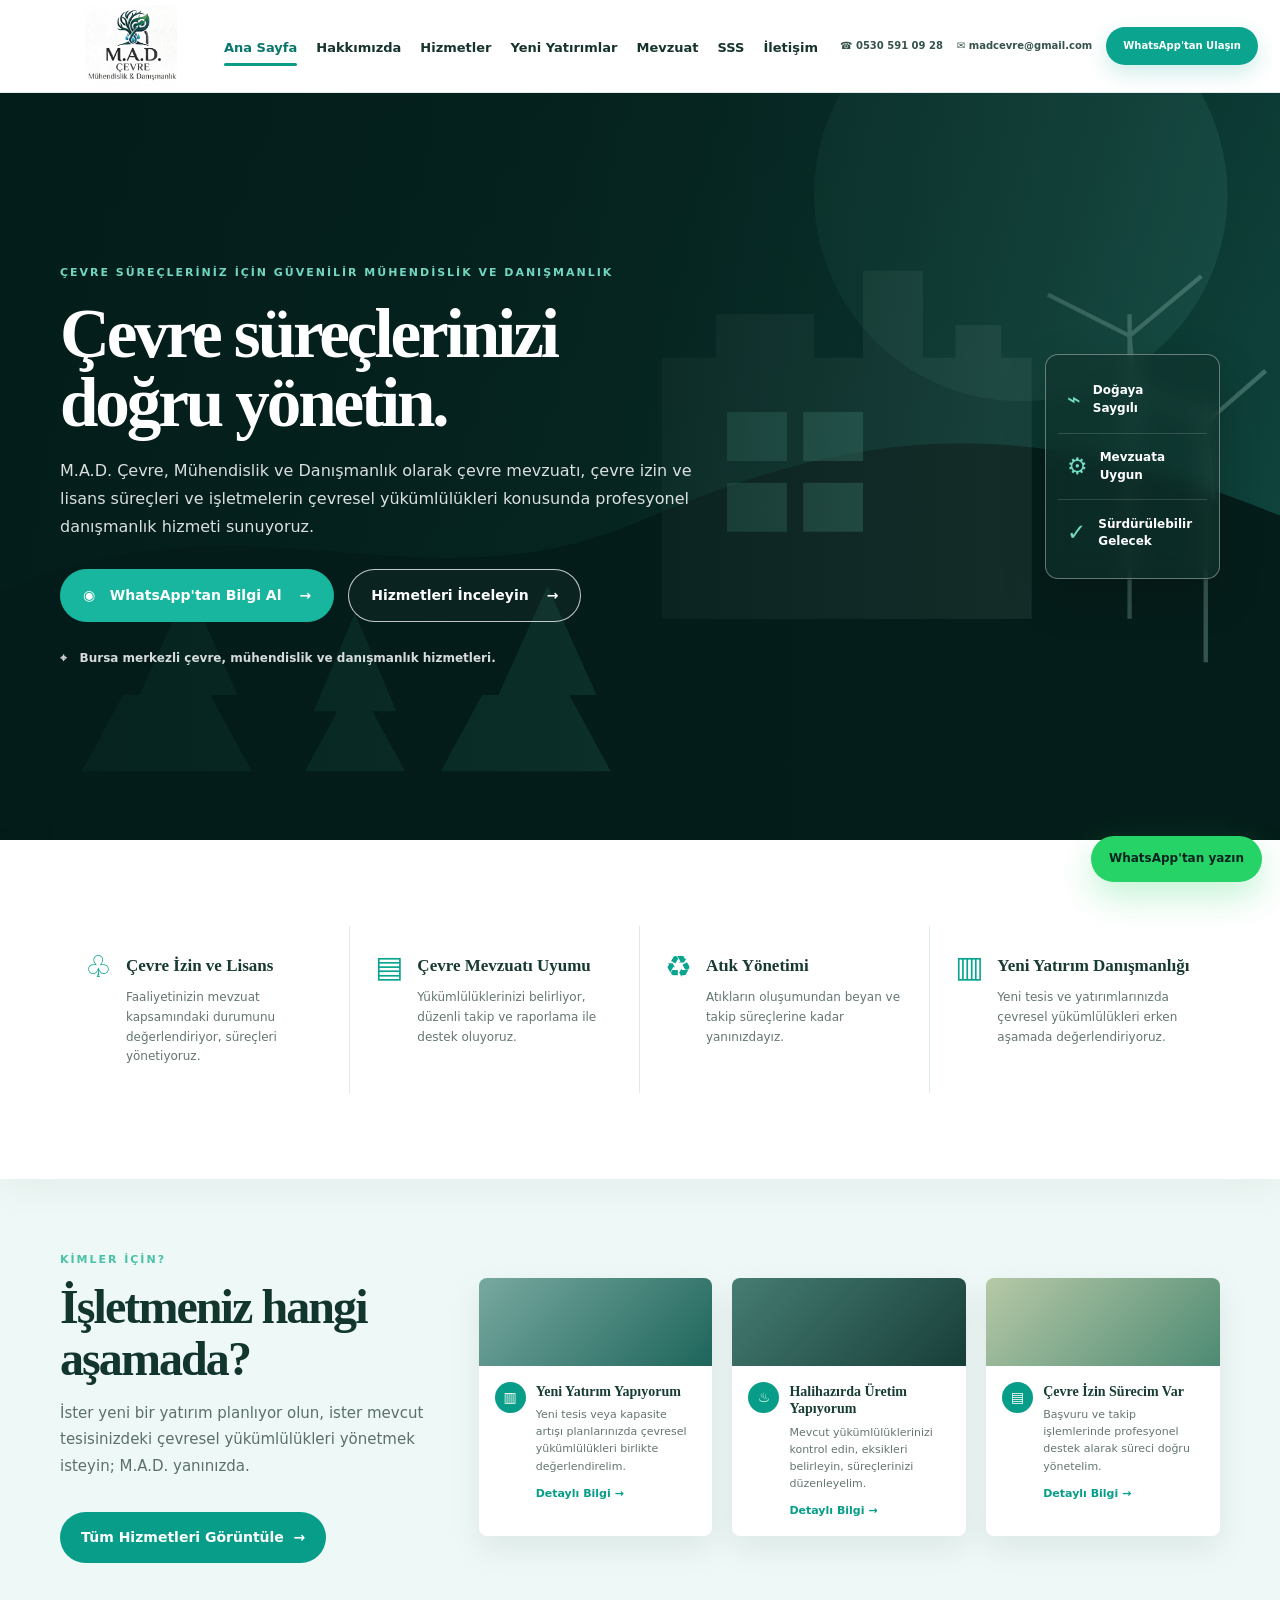
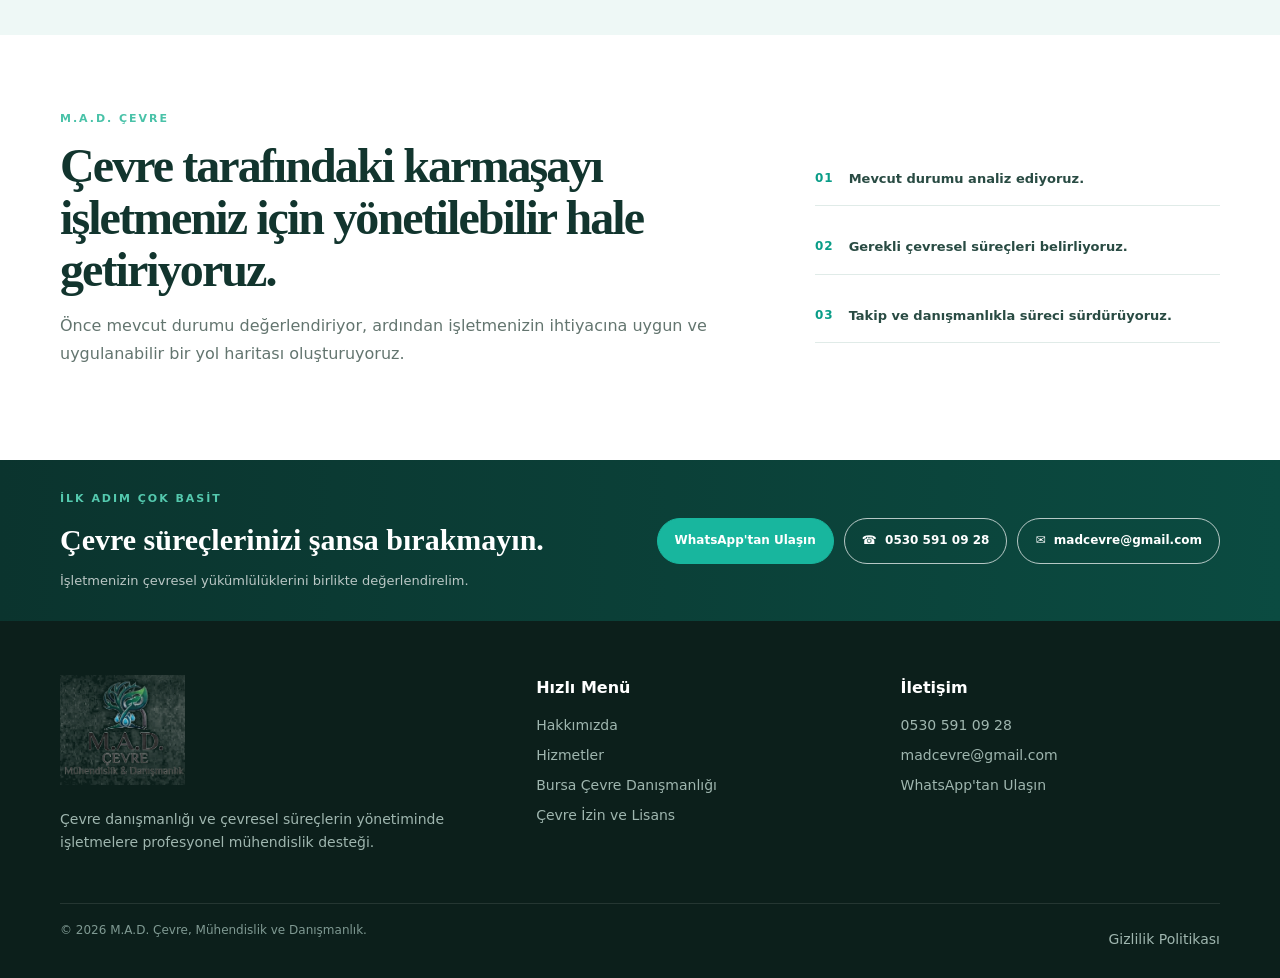
==== commit aefb8547: "Add files via upload" ====
--- a/index.html
+++ b/index.html
@@ -1,13 +1,59 @@
-<!doctype html><html lang="tr"><head><meta charset="utf-8"><meta name="viewport" content="width=device-width,initial-scale=1"><title>M.A.D. Çevre, Mühendislik ve Danışmanlık | Çevre Danışmanlığı</title><meta name="description" content="M.A.D. Çevre, Mühendislik ve Danışmanlık; çevre danışmanlığı, çevre izin ve lisans süreçleri, atık yönetimi ve çevre mevzuatı uyumunda işletmelere danışmanlık sunar."><meta name="robots" content="index,follow"><link rel="canonical" href="https://furkandemir1903.github.io/madcevre.github.io/"><meta property="og:type" content="website"><meta property="og:title" content="M.A.D. Çevre, Mühendislik ve Danışmanlık"><meta property="og:description" content="Çevre süreçlerinizi doğru yönetin."><meta name="theme-color" content="#082a26"><link rel="icon" href="assets/favicon.svg" type="image/svg+xml"><link rel="stylesheet" href="css/style.css"><script type="application/ld+json">{"@context":"https://schema.org","@type":"ProfessionalService","name":"M.A.D. Çevre, Mühendislik ve Danışmanlık","url":"https://furkandemir1903.github.io/madcevre.github.io/","telephone":"+905305910928","email":"madcevre@gmail.com","areaServed":"Bursa","description":"Çevre danışmanlığı, çevre izin ve lisans süreçleri, atık yönetimi ve çevre mevzuatı uyum danışmanlığı."}</script></head><body>
-<header><div class="wrap nav"><a class="brand" href="index.html"><img src="assets/logo.svg" alt="M.A.D. Çevre, Mühendislik ve Danışmanlık"></a><button class="hamb" aria-label="Menüyü aç">☰</button><nav class="links"><a href="index.html">Ana Sayfa</a><a href="hakkimizda.html">Hakkımızda</a><a href="hizmetler.html">Hizmetler</a><a href="yeni-yatirim.html">Yeni Yatırım</a><a href="sss.html">SSS</a><a class="btn primary" href="iletisim.html">İletişim</a></nav></div></header>
+<!doctype html>
+<html lang="tr">
+<head>
+<meta charset="utf-8"><meta name="viewport" content="width=device-width,initial-scale=1">
+<title>M.A.D. Çevre, Mühendislik ve Danışmanlık | Bursa Çevre Danışmanlığı</title>
+<meta name="description" content="M.A.D. Çevre, Mühendislik ve Danışmanlık; çevre danışmanlığı, çevre izin ve lisans süreçleri, atık yönetimi ve yeni yatırımlarda çevresel süreçlerin yönetimi konusunda profesyonel destek sunar.">
+<meta name="robots" content="index,follow"><link rel="canonical" href="https://furkandemir1903.github.io/madcevre.github.io/">
+<meta property="og:type" content="website"><meta property="og:title" content="M.A.D. Çevre, Mühendislik ve Danışmanlık"><meta property="og:description" content="Çevre süreçlerinizi doğru yönetin.">
+<meta name="theme-color" content="#082a26"><link rel="icon" href="assets/favicon.png" type="image/png"><link rel="stylesheet" href="css/style.css">
+<script type="application/ld+json">{"@context":"https://schema.org","@type":"ProfessionalService","name":"M.A.D. Çevre, Mühendislik ve Danışmanlık","url":"https://furkandemir1903.github.io/madcevre.github.io/","telephone":"+905305910928","email":"madcevre@gmail.com","areaServed":"Bursa","description":"Çevre danışmanlığı, çevre izin ve lisans süreçleri, atık yönetimi ve çevresel yükümlülükler konusunda danışmanlık."}</script>
+</head>
+<body>
+<header class="site-header"><div class="wrap nav-v41">
+<a class="brand-v41" href="index.html"><img src="assets/logo.png" alt="M.A.D. Çevre, Mühendislik ve Danışmanlık"></a>
+<button class="hamb" aria-label="Menüyü aç" aria-expanded="false">☰</button>
+<nav class="links-v41">
+<a class="active" href="index.html">Ana Sayfa</a><a href="hakkimizda.html">Hakkımızda</a><a href="hizmetler.html">Hizmetler</a><a href="yeni-yatirim.html">Yeni Yatırımlar</a><a href="cevre-mevzuati.html">Mevzuat</a><a href="sss.html">SSS</a><a href="iletisim.html">İletişim</a>
+</nav>
+<div class="nav-contact"><a href="tel:+905305910928">☎ 0530 591 09 28</a><a href="mailto:madcevre@gmail.com">✉ madcevre@gmail.com</a><a class="nav-wa" href="https://wa.me/905305910928?text=Merhaba%2C%20%C3%A7evre%20dan%C4%B1%C5%9Fmanl%C4%B1%C4%9F%C4%B1%20hakk%C4%B1nda%20bilgi%20almak%20istiyorum." target="_blank" rel="noopener">WhatsApp'tan Ulaşın</a></div>
+</div></header>
+
 <main>
-<section class="hero-v4"><div class="hero-bg"></div><div class="wrap"><div class="v4-eyebrow">M.A.D. Çevre, Mühendislik ve Danışmanlık</div><h1>Çevre süreçlerinizi <span>doğru yönetin.</span></h1><p>Çevre mevzuatı, çevre izin ve lisans süreçleri, atık yönetimi ve işletmelerin çevresel yükümlülükleri konusunda işletmenizin ihtiyacına uygun, sistematik ve sürdürülebilir danışmanlık sunuyoruz.</p><div class="hero-actions"><a class="btn btn-wa" href="https://wa.me/905305910928?text=Merhaba%2C%20%C3%A7evre%20dan%C4%B1%C5%9Fmanl%C4%B1%C4%9F%C4%B1%20hakk%C4%B1nda%20bilgi%20almak%20istiyorum." target="_blank" rel="noopener">WhatsApp'tan Bilgi Al</a><a class="btn whitebtn" href="hizmetler.html">Hizmetleri İncele</a></div></div></section>
-<div class="wrap"><div class="trust-strip"><div class="trust-item"><strong>Mevzuat odaklı yaklaşım</strong><span>Faaliyet ve kapasiteye göre çevresel yükümlülükleri değerlendiriyoruz.</span></div><div class="trust-item"><strong>Süreç takibi</strong><span>İzin, lisans, bildirim ve uyum süreçlerini planlı şekilde takip ediyoruz.</span></div><div class="trust-item"><strong>Doğrudan iletişim</strong><span>İhtiyacınızı WhatsApp veya telefon üzerinden hızlıca konuşabilirsiniz.</span></div></div></div>
-<section class="reveal"><div class="wrap v4-grid"><div><div class="v4-eyebrow">Ne yapıyoruz?</div><div class="head"><h2>Çevre tarafındaki karmaşayı işletmeniz için yönetilebilir hale getiriyoruz.</h2><p>Yeni bir yatırım planlıyor olun veya mevcut bir işletmenin çevre süreçlerini düzenlemek isteyin; önce mevcut durumu değerlendiriyor, ardından uygulanabilir bir yol haritası oluşturuyoruz.</p></div><div class="hero-actions"><a class="btn primary" href="iletisim.html">İletişime Geç</a><a class="btn outline" href="yeni-yatirim.html">Yeni Yatırım Süreci</a></div></div><div class="v4-visual"><img src="assets/images/industrial.svg" alt="Endüstriyel tesis ve çevre yönetimi görseli" loading="lazy"></div></div></section>
-<section class="light reveal"><div class="wrap"><div class="head"><span class="eyebrow">Hizmetler</span><h2>İşletmenizin ihtiyacına göre destek.</h2><p>Tek bir başlığa değil, işletmenin bütün çevre sürecine bakıyoruz.</p></div><div class="cards"><article class="service-card-v4"><div class="service-icon">♻</div><h3>Çevre Danışmanlığı</h3><p>Çevresel yükümlülüklerin değerlendirilmesi, planlanması ve düzenli takibine yönelik danışmanlık.</p><a href="hizmetler.html">Detayları Gör →</a></article><article class="service-card-v4"><div class="service-icon">✓</div><h3>Çevre İzin ve Lisans</h3><p>Faaliyetin izin/lisans kapsamının değerlendirilmesi ve ilgili süreçlerde danışmanlık.</p><a href="cevre-izin-ve-lisans.html">Detayları Gör →</a></article><article class="service-card-v4"><div class="service-icon">↻</div><h3>Atık ve Mevzuat Süreçleri</h3><p>Atık yönetimi, bildirim ve diğer çevresel yükümlülüklerin düzenli takibine destek.</p><a href="cevre-mevzuati.html">Detayları Gör →</a></article></div></div></section>
-<section class="reveal"><div class="wrap v4-grid"><div class="v4-visual"><img src="assets/images/sustainability.svg" alt="Sürdürülebilirlik ve çevre yönetimi görseli" loading="lazy"></div><div><div class="v4-eyebrow">Kimler için?</div><div class="head"><h2>“Ne yapmam gerekiyor?” diyorsanız, birlikte başlayabiliriz.</h2><p>Yeni yatırım, kapasite artışı, mevcut üretim tesisi veya çevre mevzuatı konusunda değerlendirme ihtiyacı olan işletmeler için ilk adım doğru tespittir.</p></div><div class="checks"><div class="check"><div class="tick">✓</div><div><b>Yeni yatırımlar</b><span>Çevresel gereklilikleri yatırımın başında planlamak.</span></div></div><div class="check"><div class="tick">✓</div><div><b>Mevcut işletmeler</b><span>Eksikleri görmek ve çevre süreçlerini düzenlemek.</span></div></div><div class="check"><div class="tick">✓</div><div><b>Belirsiz durumlar</b><span>Faaliyetinizin hangi yükümlülüklere tabi olduğunu değerlendirmek.</span></div></div></div></div></div></section>
-<section class="light reveal"><div class="wrap"><div class="head"><span class="eyebrow">Çalışma modelimiz</span><h2>4 adımda net bir yol haritası.</h2></div><div class="process-v4"><div class="step"><div class="num">01 / TESPİT</div><h3>Mevcut durumu anlarız</h3><p>Faaliyet, kapasite ve mevcut çevre süreçlerini değerlendiririz.</p></div><div class="step"><div class="num">02 / BELİRLEME</div><h3>Gereklilikleri ortaya koyarız</h3><p>İzin, lisans, bildirim ve diğer süreçleri belirleriz.</p></div><div class="step"><div class="num">03 / UYGULAMA</div><h3>Yol haritasını uygularız</h3><p>Öncelikleri belirleyip uygulanabilir bir plan oluştururuz.</p></div><div class="step"><div class="num">04 / TAKİP</div><h3>Süreci izleriz</h3><p>Gerekli periyodik işlemlerin takibini sürdürürüz.</p></div></div></div></section>
-<section class="reveal"><div class="wrap"><div class="conversion-box"><div class="v4-eyebrow">İlk adım çok basit</div><h2>İşletmenizin çevre süreçlerini birlikte değerlendirelim.</h2><p>Faaliyetiniz, kapasiteniz veya mevcut durumunuz hakkında kısaca bilgi verin. Size hangi başlıklarda destek olabileceğimizi konuşalım.</p><div class="hero-actions"><a class="btn btn-wa" href="https://wa.me/905305910928?text=Merhaba%2C%20i%C5%9Fletmemizin%20%C3%A7evre%20s%C3%BCre%C3%A7lerini%20de%C4%9Ferlendirmek%20istiyorum." target="_blank" rel="noopener">WhatsApp'tan Yazın</a><a class="btn whitebtn" href="tel:+905305910928">0530 591 09 28</a></div></div></div></section>
+<section class="hero-home">
+<div class="hero-home-bg"></div><div class="hero-home-overlay"></div>
+<div class="wrap hero-content-v41">
+<div class="hero-copy-v41">
+<div class="hero-kicker">ÇEVRE SÜREÇLERİNİZ İÇİN GÜVENİLİR MÜHENDİSLİK VE DANIŞMANLIK</div>
+<h1>Çevre süreçlerinizi<br><span>doğru yönetin.</span></h1>
+<p>M.A.D. Çevre, Mühendislik ve Danışmanlık olarak çevre mevzuatı, çevre izin ve lisans süreçleri ve işletmelerin çevresel yükümlülükleri konusunda profesyonel danışmanlık hizmeti sunuyoruz.</p>
+<div class="hero-buttons-v41"><a class="btn hero-wa" href="https://wa.me/905305910928?text=Merhaba%2C%20%C3%A7evre%20dan%C4%B1%C5%9Fmanl%C4%B1%C4%9F%C4%B1%20hakk%C4%B1nda%20bilgi%20almak%20istiyorum." target="_blank" rel="noopener">◉ &nbsp; WhatsApp'tan Bilgi Al <b>→</b></a><a class="btn hero-outline" href="hizmetler.html">Hizmetleri İnceleyin <b>→</b></a></div>
+<div class="hero-location">⌖ &nbsp; Bursa merkezli çevre, mühendislik ve danışmanlık hizmetleri.</div>
+</div>
+<div class="hero-status-v41"><div><span>⌁</span><strong>Doğaya<br>Saygılı</strong></div><div><span>⚙</span><strong>Mevzuata<br>Uygun</strong></div><div><span>✓</span><strong>Sürdürülebilir<br>Gelecek</strong></div></div>
+</div></section>
+
+<section class="quick-services-v41"><div class="wrap quick-grid-v41">
+<a href="cevre-izin-ve-lisans.html"><span class="qs-icon">♧</span><div><h3>Çevre İzin ve Lisans</h3><p>Faaliyetinizin mevzuat kapsamındaki durumunu değerlendiriyor, süreçleri yönetiyoruz.</p></div></a>
+<a href="cevre-mevzuati.html"><span class="qs-icon">▤</span><div><h3>Çevre Mevzuatı Uyumu</h3><p>Yükümlülüklerinizi belirliyor, düzenli takip ve raporlama ile destek oluyoruz.</p></div></a>
+<a href="hizmetler.html"><span class="qs-icon">♻</span><div><h3>Atık Yönetimi</h3><p>Atıkların oluşumundan beyan ve takip süreçlerine kadar yanınızdayız.</p></div></a>
+<a href="yeni-yatirim.html"><span class="qs-icon">▥</span><div><h3>Yeni Yatırım Danışmanlığı</h3><p>Yeni tesis ve yatırımlarınızda çevresel yükümlülükleri erken aşamada değerlendiriyoruz.</p></div></a>
+</div></section>
+
+<section class="stage-section-v41"><div class="wrap stage-grid-v41">
+<div class="stage-intro"><div class="section-kicker">KİMLER İÇİN?</div><h2>İşletmeniz hangi aşamada?</h2><p>İster yeni bir yatırım planlıyor olun, ister mevcut tesisinizdeki çevresel yükümlülükleri yönetmek isteyin; M.A.D. yanınızda.</p><a class="btn solid-v41" href="hizmetler.html">Tüm Hizmetleri Görüntüle &nbsp;→</a></div>
+<div class="stage-cards-v41">
+<a class="stage-card-v41" href="yeni-yatirim.html"><div class="stage-image stage-img-1"></div><div class="stage-card-body"><span class="stage-icon">▥</span><div><h3>Yeni Yatırım Yapıyorum</h3><p>Yeni tesis veya kapasite artışı planlarınızda çevresel yükümlülükleri birlikte değerlendirelim.</p><b>Detaylı Bilgi →</b></div></div></a>
+<a class="stage-card-v41" href="hizmetler.html"><div class="stage-image stage-img-2"></div><div class="stage-card-body"><span class="stage-icon">♨</span><div><h3>Halihazırda Üretim Yapıyorum</h3><p>Mevcut yükümlülüklerinizi kontrol edin, eksikleri belirleyin, süreçlerinizi düzenleyelim.</p><b>Detaylı Bilgi →</b></div></div></a>
+<a class="stage-card-v41" href="cevre-izin-ve-lisans.html"><div class="stage-image stage-img-3"></div><div class="stage-card-body"><span class="stage-icon">▤</span><div><h3>Çevre İzin Sürecim Var</h3><p>Başvuru ve takip işlemlerinde profesyonel destek alarak süreci doğru yönetelim.</p><b>Detaylı Bilgi →</b></div></div></a>
+</div></div></section>
+
+<section class="about-strip-v41"><div class="wrap about-strip-inner"><div><div class="section-kicker">M.A.D. ÇEVRE</div><h2>Çevre tarafındaki karmaşayı işletmeniz için yönetilebilir hale getiriyoruz.</h2><p>Önce mevcut durumu değerlendiriyor, ardından işletmenizin ihtiyacına uygun ve uygulanabilir bir yol haritası oluşturuyoruz.</p></div><div class="about-points"><div><b>01</b><span>Mevcut durumu analiz ediyoruz.</span></div><div><b>02</b><span>Gerekli çevresel süreçleri belirliyoruz.</span></div><div><b>03</b><span>Takip ve danışmanlıkla süreci sürdürüyoruz.</span></div></div></div></section>
+
+<section class="cta-v41"><div class="wrap cta-inner-v41"><div><div class="section-kicker light-kicker">İLK ADIM ÇOK BASİT</div><h2>Çevre süreçlerinizi şansa bırakmayın.</h2><p>İşletmenizin çevresel yükümlülüklerini birlikte değerlendirelim.</p></div><div class="cta-actions-v41"><a class="btn hero-wa" href="https://wa.me/905305910928?text=Merhaba%2C%20i%C5%9Fletmemizin%20%C3%A7evre%20s%C3%BCre%C3%A7lerini%20de%C4%9Ferlendirmek%20istiyorum." target="_blank" rel="noopener">WhatsApp'tan Ulaşın</a><a class="btn cta-outline" href="tel:+905305910928">☎ &nbsp;0530 591 09 28</a><a class="btn cta-outline" href="mailto:madcevre@gmail.com">✉ &nbsp;madcevre@gmail.com</a></div></div></section>
 </main>
-<footer><div class="wrap foot"><div class="footgrid"><div><strong>M.A.D. Çevre, Mühendislik ve Danışmanlık</strong><p>Çevre danışmanlığı ve çevre mevzuatı süreçlerinde işletmelere profesyonel destek.</p></div><div><h4>Hızlı Menü</h4><a href="hakkimizda.html">Hakkımızda</a><a href="hizmetler.html">Hizmetler</a><a href="bursa-cevre-danismanlik.html">Bursa Çevre Danışmanlığı</a><a href="cevre-izin-ve-lisans.html">Çevre İzin ve Lisans</a></div><div><h4>İletişim</h4><a href="tel:+905305910928">0530 591 09 28</a><a href="mailto:madcevre@gmail.com">madcevre@gmail.com</a><a href="https://wa.me/905305910928" target="_blank" rel="noopener">WhatsApp'tan Ulaşın</a></div></div><div class="bottom"><span>© 2026 M.A.D. Çevre, Mühendislik ve Danışmanlık.</span><span><a href="gizlilik.html">Gizlilik Politikası</a></span></div></div></footer>
-<a class="wa-float" href="https://wa.me/905305910928?text=Merhaba%2C%20M.A.D.%20%C3%87evre%20hakk%C4%B1nda%20bilgi%20almak%20istiyorum." target="_blank" rel="noopener">WhatsApp'tan yazın</a><script src="js/script.js"></script><script>document.addEventListener('DOMContentLoaded',()=>{const els=document.querySelectorAll('.reveal');const io=new IntersectionObserver(es=>es.forEach(e=>{if(e.isIntersecting){e.target.classList.add('is-visible');io.unobserve(e.target)}}),{threshold:.12});els.forEach(e=>io.observe(e));});</script></body></html>
+<footer><div class="wrap foot"><div class="footgrid"><div><img class="footlogo" src="assets/logo.png" alt="M.A.D. Çevre, Mühendislik ve Danışmanlık"><p>Çevre danışmanlığı ve çevresel süreçlerin yönetiminde işletmelere profesyonel mühendislik desteği.</p></div><div><h4>Hızlı Menü</h4><a href="hakkimizda.html">Hakkımızda</a><a href="hizmetler.html">Hizmetler</a><a href="bursa-cevre-danismanlik.html">Bursa Çevre Danışmanlığı</a><a href="cevre-izin-ve-lisans.html">Çevre İzin ve Lisans</a></div><div><h4>İletişim</h4><a href="tel:+905305910928">0530 591 09 28</a><a href="mailto:madcevre@gmail.com">madcevre@gmail.com</a><a href="https://wa.me/905305910928" target="_blank" rel="noopener">WhatsApp'tan Ulaşın</a></div></div><div class="bottom"><span>© 2026 M.A.D. Çevre, Mühendislik ve Danışmanlık.</span><span><a href="gizlilik.html">Gizlilik Politikası</a></span></div></div></footer>
+<a class="wa-float" href="https://wa.me/905305910928?text=Merhaba%2C%20M.A.D.%20%C3%87evre%20hakk%C4%B1nda%20bilgi%20almak%20istiyorum." target="_blank" rel="noopener">WhatsApp'tan yazın</a>
+<script src="js/script.js"></script>
+<script>const hb=document.querySelector('.hamb'), nav=document.querySelector('.links-v41'); if(hb){hb.addEventListener('click',()=>{nav.classList.toggle('open');hb.setAttribute('aria-expanded',nav.classList.contains('open'));});}</script>
+</body></html>
--- a/css/style.css
+++ b/css/style.css
@@ -21,3 +21,15 @@
 .hero-v4{position:relative;min-height:650px;display:flex;align-items:center;overflow:hidden;color:#fff;background:#082a26;border-radius:0 0 30px 30px}.hero-v4 .hero-bg{position:absolute;inset:0;background:url('../assets/images/hero-environment.svg') center/cover no-repeat;opacity:.8}.hero-v4:after{content:"";position:absolute;inset:0;background:linear-gradient(90deg,rgba(4,24,22,.96),rgba(4,24,22,.72) 50%,rgba(4,24,22,.18));}.hero-v4 .wrap{position:relative;z-index:2}.hero-v4 h1{font-size:clamp(44px,6vw,76px);line-height:1.02;letter-spacing:-.05em;max-width:780px;margin:18px 0}.hero-v4 h1 span{color:#75d9c1}.hero-v4 p{font-size:18px;line-height:1.75;max-width:700px;color:rgba(255,255,255,.82)}.v4-eyebrow{font-size:12px;letter-spacing:.13em;text-transform:uppercase;font-weight:900;color:#39b89c}.hero-actions{display:flex;gap:12px;flex-wrap:wrap;margin-top:28px}.btn-wa{background:#25d366!important;color:#06241f!important;border-color:#25d366!important}.btn-light{background:#fff;color:#08766d}.trust-strip{display:grid;grid-template-columns:repeat(3,1fr);gap:1px;background:#dce9e5;border-radius:20px;overflow:hidden;margin:-38px auto 0;position:relative;z-index:5;box-shadow:0 20px 55px rgba(12,52,45,.13)}.trust-item{background:#fff;padding:24px}.trust-item strong{display:block;margin-bottom:4px}.trust-item span{font-size:13px;color:#647671}.v4-grid{display:grid;grid-template-columns:1fr 1fr;gap:50px;align-items:center}.v4-visual{border-radius:28px;overflow:hidden;box-shadow:0 20px 55px rgba(12,52,45,.12)}.v4-visual img{display:block;width:100%}.service-card-v4{border:1px solid #dce9e5;border-radius:22px;padding:28px;background:#fff;transition:.25s}.service-card-v4:hover{transform:translateY(-5px);box-shadow:0 18px 45px rgba(12,52,45,.1)}.service-icon{width:50px;height:50px;border-radius:15px;background:#e1f3ef;color:#08766d;display:grid;place-items:center;font-size:23px;margin-bottom:15px}.conversion-box{border-radius:28px;background:linear-gradient(120deg,#0a302c,#116052);color:#fff;padding:48px;box-shadow:0 20px 55px rgba(12,52,45,.16)}.conversion-box p{color:rgba(255,255,255,.78);max-width:720px}.wa-float{position:fixed;right:18px;bottom:18px;z-index:9999;background:#25d366;color:#06241f;padding:13px 18px;border-radius:999px;font-weight:900;box-shadow:0 14px 35px rgba(37,211,102,.28)}.process-v4{display:grid;grid-template-columns:repeat(4,1fr);gap:15px}.process-v4 .step{border:1px solid #dce9e5;border-radius:18px;padding:23px;background:#fff}.process-v4 .num{color:#08766d;font-size:11px;font-weight:900;letter-spacing:.1em}.section-lead{font-size:17px;color:#647671;max-width:760px;line-height:1.8}.section-soft{background:#f4f9f7}
 @media(max-width:900px){.v4-grid{grid-template-columns:1fr}.trust-strip{grid-template-columns:1fr;margin:-22px 4% 0}.process-v4{grid-template-columns:1fr 1fr}.hero-v4 .hero-bg{opacity:.48}}
 @media(max-width:600px){.process-v4{grid-template-columns:1fr}.hero-v4{min-height:680px}.hero-v4 h1{font-size:44px}.hero-actions .btn{width:100%}.wa-float{right:12px;bottom:12px}}
+
+/* V4.1 homepage — premium corporate layout */
+.site-header{position:sticky;top:0;z-index:100;background:rgba(255,255,255,.96);backdrop-filter:blur(16px);border-bottom:1px solid #e4ece9}
+.nav-v41{min-height:92px;display:flex;align-items:center;gap:22px}.brand-v41{display:flex;align-items:center;flex:none}.brand-v41 img{display:block;width:142px;height:auto;max-height:82px;object-fit:contain}.links-v41{display:flex;align-items:center;gap:19px;margin-left:auto;font-size:13px;font-weight:800;color:#16332d;white-space:nowrap}.links-v41 a{position:relative;padding:34px 0 31px}.links-v41 a:hover,.links-v41 a.active{color:#08766d}.links-v41 a.active:after{content:"";position:absolute;left:0;right:0;bottom:23px;height:3px;background:#0c9b87;border-radius:3px}.nav-contact{display:flex;align-items:center;gap:14px;font-size:10px;font-weight:800;color:#35534c;white-space:nowrap}.nav-contact a:hover{color:#08766d}.nav-wa{background:#0aa48f;color:#fff!important;border-radius:999px;padding:11px 17px;box-shadow:0 8px 22px rgba(10,164,143,.2)}
+.hero-home{position:relative;min-height:575px;overflow:hidden;color:#fff}.hero-home-bg{position:absolute;inset:0;background:url('../assets/images/hero-environment.svg') center/cover no-repeat;transform:scale(1.02)}.hero-home-overlay{position:absolute;inset:0;background:linear-gradient(90deg,rgba(3,28,25,.94) 0%,rgba(3,28,25,.78) 45%,rgba(3,28,25,.18) 100%)}.hero-content-v41{position:relative;z-index:2;min-height:575px;display:flex;align-items:center;justify-content:space-between;gap:40px}.hero-copy-v41{max-width:720px;padding:65px 0}.hero-kicker,.section-kicker{font-size:11px;letter-spacing:.18em;font-weight:900;color:#49c2a8}.hero-kicker{color:#71d7c1}.hero-copy-v41 h1{font-family:Georgia,"Times New Roman",serif;font-size:clamp(48px,5.4vw,76px);line-height:.99;letter-spacing:-.045em;margin:18px 0 20px}.hero-copy-v41 h1 span{color:#fff}.hero-copy-v41 p{max-width:650px;font-size:16px;line-height:1.75;color:rgba(255,255,255,.86);margin:0}.hero-buttons-v41{display:flex;gap:14px;flex-wrap:wrap;margin-top:28px}.hero-buttons-v41 .btn{border-radius:999px;padding:14px 22px}.hero-wa{background:#18b69e!important;border-color:#18b69e!important;color:#fff!important}.hero-wa b,.hero-outline b{margin-left:10px}.hero-outline{border-color:rgba(255,255,255,.75)!important;color:#fff!important;background:rgba(255,255,255,.03)!important}.hero-outline:hover{background:#fff!important;color:#08766d!important}.hero-location{margin-top:27px;font-size:12px;font-weight:700;color:rgba(255,255,255,.84)}.hero-status-v41{width:175px;flex:none;background:rgba(17,51,45,.63);border:1px solid rgba(255,255,255,.36);border-radius:13px;padding:12px;backdrop-filter:blur(10px);box-shadow:0 18px 45px rgba(0,0,0,.18)}.hero-status-v41 div{display:flex;align-items:center;gap:12px;padding:14px 9px;border-bottom:1px solid rgba(255,255,255,.15)}.hero-status-v41 div:last-child{border-bottom:0}.hero-status-v41 span{font-size:23px;color:#73dcc2}.hero-status-v41 strong{font-size:12px;line-height:1.45}
+.quick-services-v41{background:#fff;box-shadow:0 8px 35px rgba(12,52,45,.05);position:relative;z-index:4}.quick-grid-v41{display:grid;grid-template-columns:repeat(4,1fr)}.quick-grid-v41>a{display:flex;gap:14px;padding:26px 25px;border-right:1px solid #dfe9e6;min-height:145px}.quick-grid-v41>a:last-child{border-right:0}.quick-grid-v41>a:hover h3{color:#08766d}.qs-icon{font-size:30px;line-height:1;color:#08a48f;flex:none}.quick-grid-v41 h3{font-family:Georgia,"Times New Roman",serif;font-size:17px;margin:0 0 8px;color:#183a33}.quick-grid-v41 p{font-size:12px;line-height:1.65;color:#647671;margin:0}
+.stage-section-v41{background:#eef8f6;padding:72px 0}.stage-grid-v41{display:grid;grid-template-columns:1fr 2fr;gap:48px;align-items:center}.stage-intro h2,.about-strip-v41 h2{font-family:Georgia,"Times New Roman",serif;font-size:clamp(33px,4vw,48px);line-height:1.08;letter-spacing:-.04em;margin:12px 0 15px;color:#12352e}.stage-intro p{font-size:15px;line-height:1.75;color:#5c706a;max-width:420px}.solid-v41{margin-top:18px;background:#079d88;color:#fff;border-radius:999px;padding:13px 20px}.stage-cards-v41{display:grid;grid-template-columns:repeat(3,1fr);gap:20px}.stage-card-v41{background:#fff;border-radius:8px;overflow:hidden;box-shadow:0 12px 32px rgba(12,52,45,.08);transition:.22s}.stage-card-v41:hover{transform:translateY(-4px);box-shadow:0 18px 38px rgba(12,52,45,.13)}.stage-image{height:88px;background-size:cover;background-position:center}.stage-img-1{background:linear-gradient(135deg,#78a9a0,#1e655b),url('../assets/images/industrial.svg') center/cover}.stage-img-2{background:linear-gradient(135deg,#467d73,#173e38),url('../assets/images/industrial.svg') center/cover}.stage-img-3{background:linear-gradient(135deg,#b7c9a7,#4d8a73),url('../assets/images/sustainability.svg') center/cover}.stage-card-body{display:flex;gap:10px;padding:16px}.stage-icon{width:31px;height:31px;display:grid;place-items:center;border-radius:50%;background:#079d88;color:#fff;flex:none;font-size:14px}.stage-card-body h3{font-family:Georgia,"Times New Roman",serif;font-size:14px;line-height:1.25;margin:1px 0 6px;color:#173d35}.stage-card-body p{font-size:11px;line-height:1.55;color:#647671;margin:0}.stage-card-body b{display:block;font-size:11px;color:#079d88;margin-top:10px}
+.about-strip-v41{padding:75px 0;background:#fff}.about-strip-inner{display:grid;grid-template-columns:1.25fr .75fr;gap:80px;align-items:center}.about-strip-v41 p{max-width:690px;color:#63756f;line-height:1.8}.about-points{display:grid;gap:14px}.about-points div{display:flex;gap:15px;align-items:center;padding:16px 0;border-bottom:1px solid #e0ebe8}.about-points b{font-size:12px;color:#0a9d88;letter-spacing:.08em}.about-points span{font-size:13px;font-weight:800;color:#294b43}
+.cta-v41{background:linear-gradient(90deg,#0b342e,#0b4b41);color:#fff;padding:30px 0}.cta-inner-v41{display:flex;align-items:center;justify-content:space-between;gap:35px}.cta-v41 h2{font-family:Georgia,"Times New Roman",serif;font-size:30px;margin:7px 0 5px}.cta-v41 p{margin:0;color:rgba(255,255,255,.72);font-size:13px}.light-kicker{color:#54c9ae}.cta-actions-v41{display:flex;gap:10px;flex-wrap:wrap}.cta-actions-v41 .btn{border-radius:999px;padding:12px 17px;font-size:12px}.cta-outline{border-color:rgba(255,255,255,.7)!important;color:#fff!important;background:transparent!important}.footlogo{width:180px;height:auto;max-height:110px;object-fit:contain;object-position:left center;filter:none;opacity:1}.wa-float{font-size:12px}
+@media(max-width:1120px){.nav-contact{display:none}.links-v41{gap:15px}.brand-v41 img{width:128px}.links-v41{font-size:12px}.quick-grid-v41>a{padding:24px 18px}.stage-grid-v41{grid-template-columns:1fr}.stage-intro{max-width:700px}.stage-cards-v41{grid-template-columns:repeat(3,1fr)}}
+@media(max-width:900px){.nav-v41{min-height:84px}.brand-v41 img{width:125px}.links-v41{display:none;position:absolute;left:4%;right:4%;top:82px;background:#fff;padding:18px;border:1px solid #dce9e5;border-radius:16px;box-shadow:0 18px 45px rgba(12,52,45,.13);flex-direction:column;align-items:flex-start;gap:0}.links-v41.open{display:flex}.links-v41 a{padding:12px 5px;width:100%}.links-v41 a.active:after{display:none}.quick-grid-v41{grid-template-columns:1fr 1fr}.quick-grid-v41>a:nth-child(2){border-right:0}.quick-grid-v41>a:nth-child(3),.quick-grid-v41>a:nth-child(4){border-top:1px solid #dfe9e6}.hamb{display:block;margin-left:auto;border:0;background:transparent;font-size:28px;color:#16332d}.hero-status-v41{display:none}.hero-home-overlay{background:linear-gradient(90deg,rgba(3,28,25,.93),rgba(3,28,25,.6))}.stage-cards-v41{grid-template-columns:1fr}.about-strip-inner{grid-template-columns:1fr;gap:30px}.cta-inner-v41{display:block}.cta-actions-v41{margin-top:20px}}
+@media(max-width:600px){.brand-v41 img{width:105px}.hero-home,.hero-content-v41{min-height:610px}.hero-copy-v41{padding:48px 0}.hero-copy-v41 h1{font-size:46px}.hero-copy-v41 p{font-size:14px}.hero-buttons-v41 .btn{width:100%}.quick-grid-v41{grid-template-columns:1fr}.quick-grid-v41>a,.quick-grid-v41>a:nth-child(2),.quick-grid-v41>a:nth-child(3){border-right:0;border-bottom:1px solid #dfe9e6}.quick-grid-v41>a:last-child{border-bottom:0}.stage-section-v41,.about-strip-v41{padding:58px 0}.cta-v41 h2{font-size:26px}.cta-actions-v41 .btn{width:100%}.footlogo{width:145px}}
